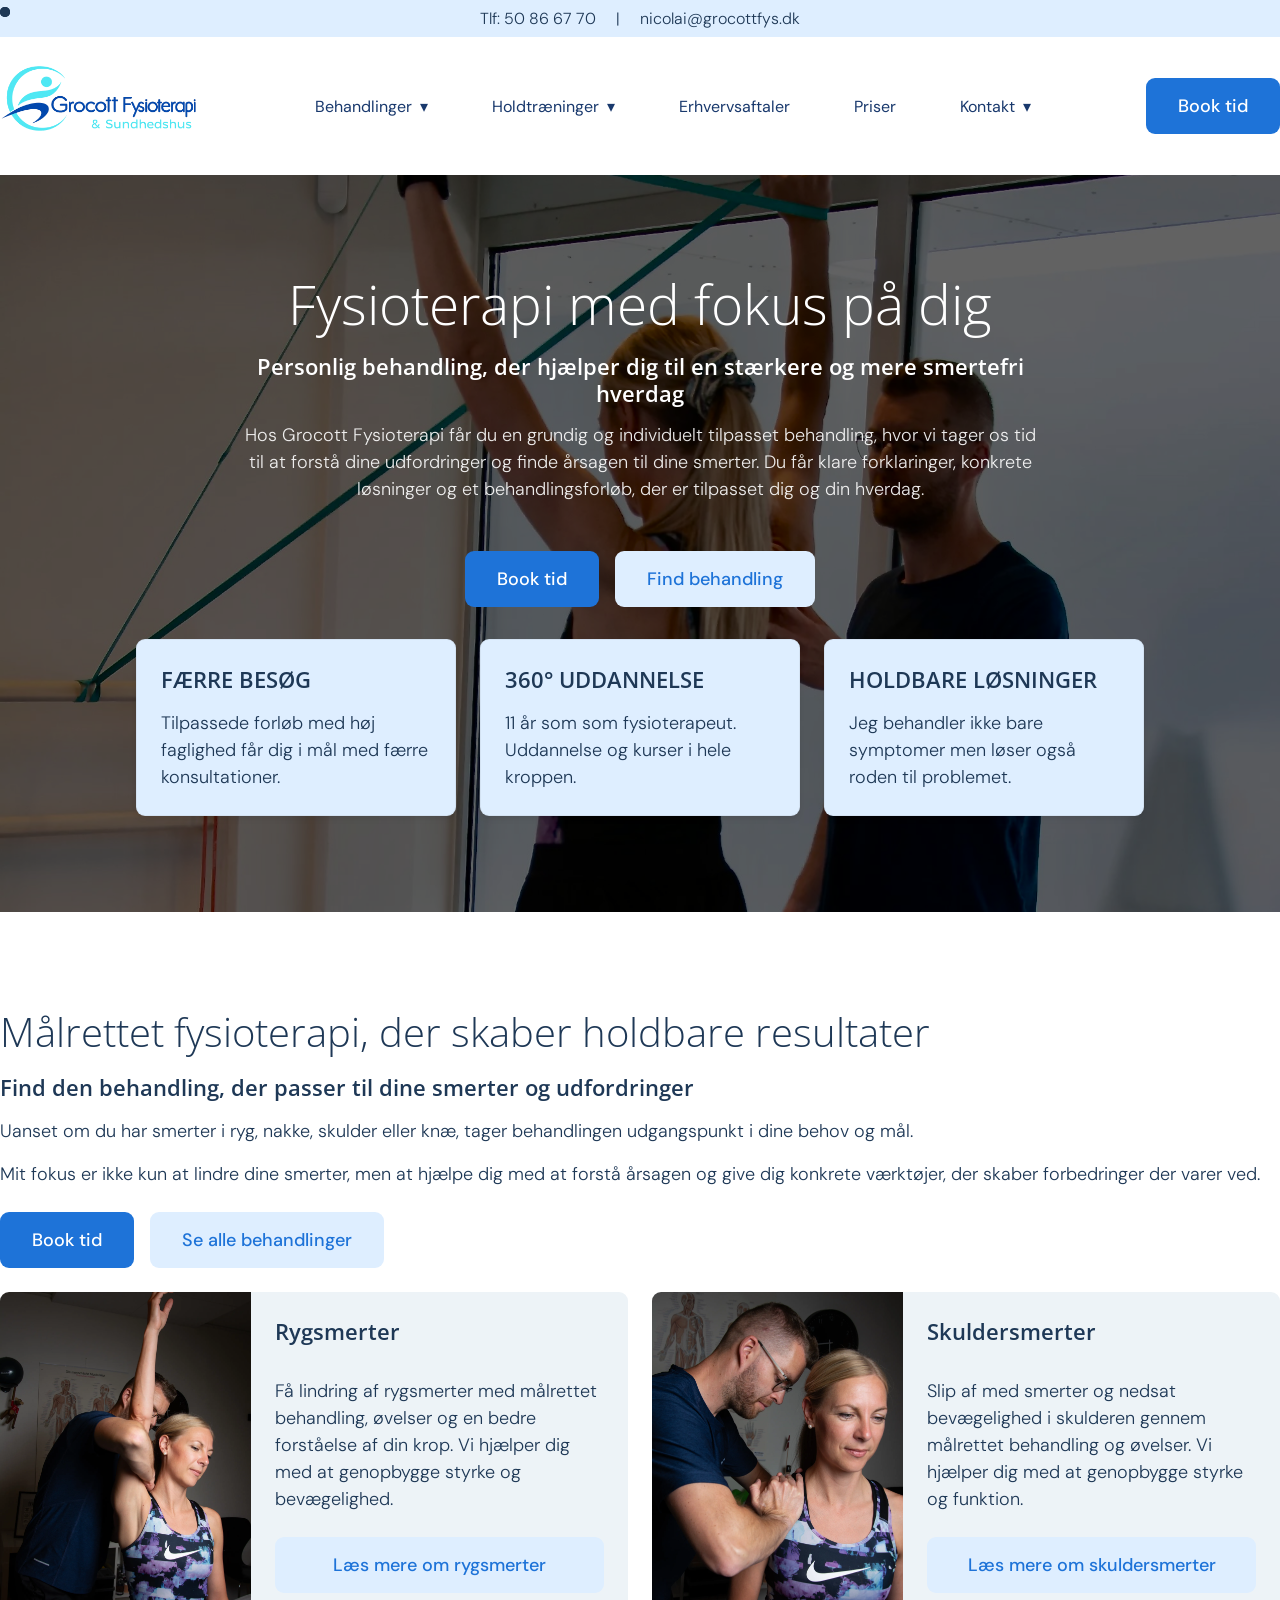
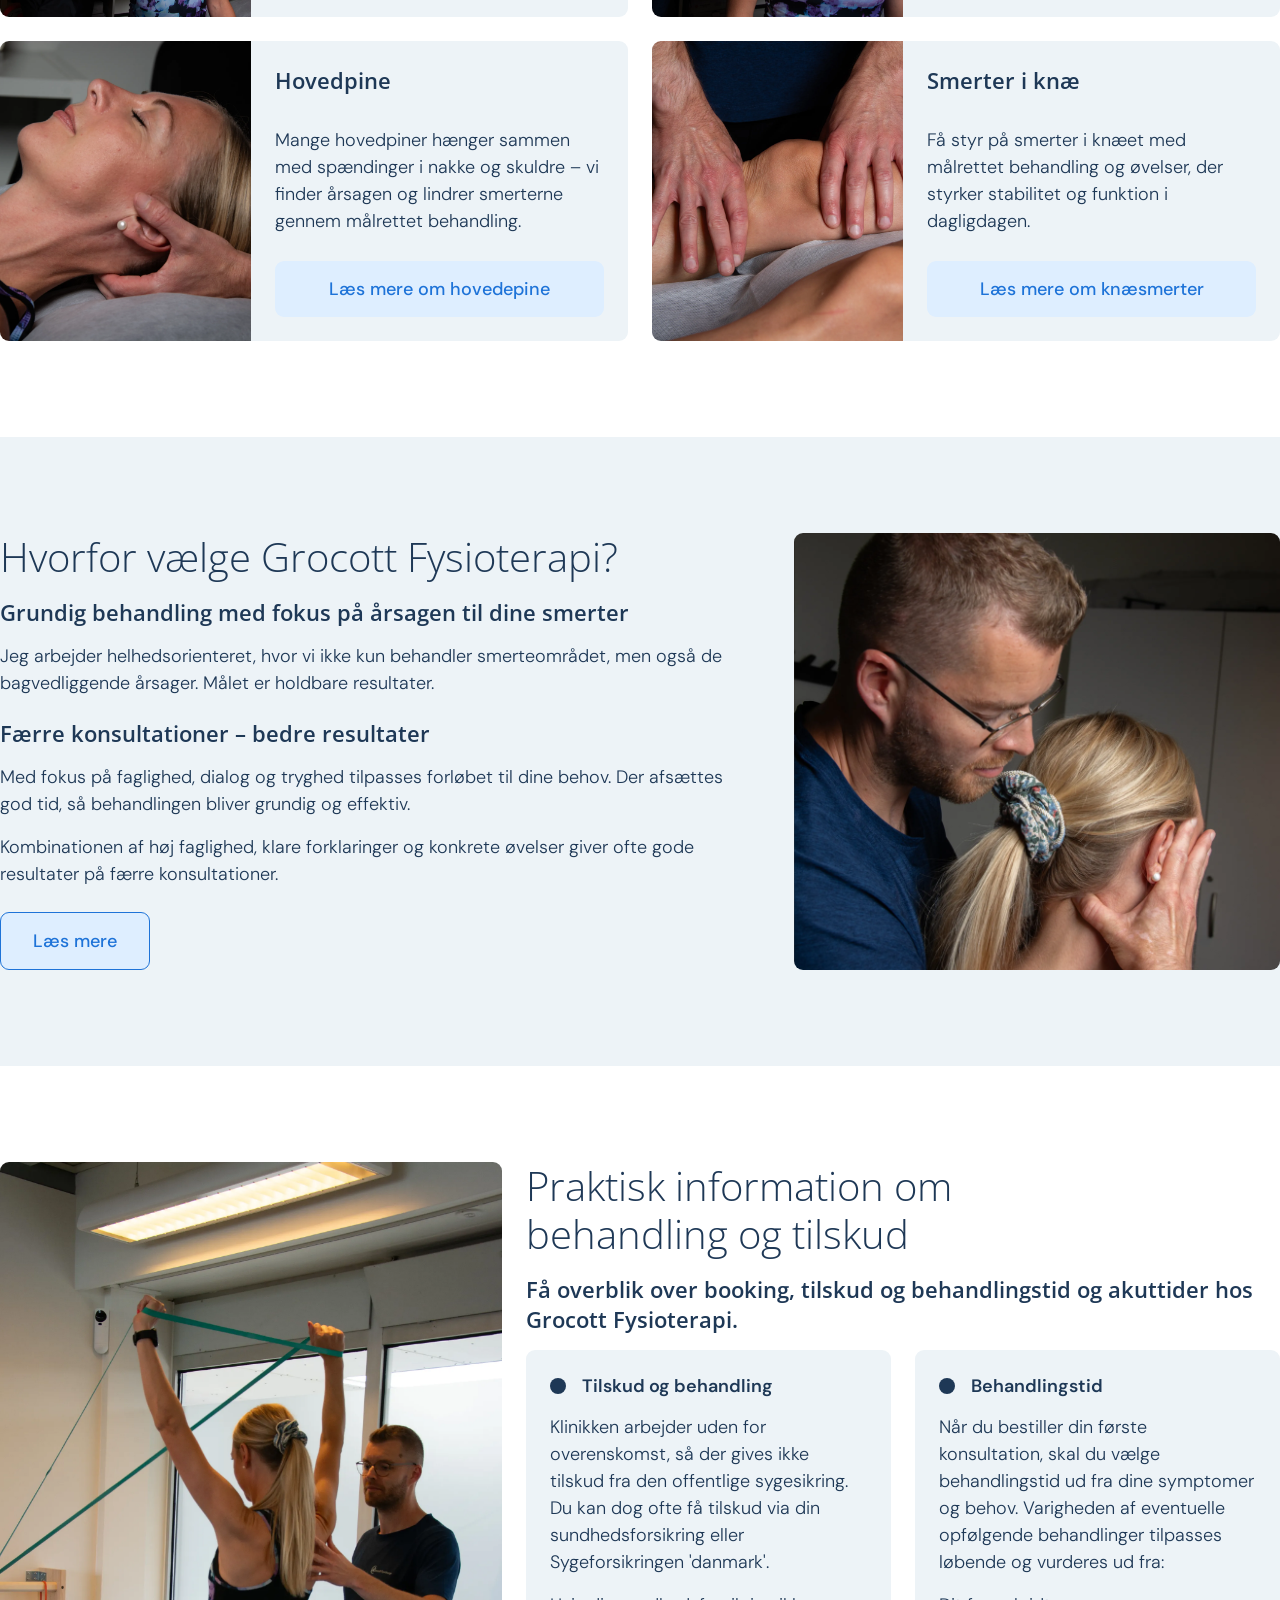
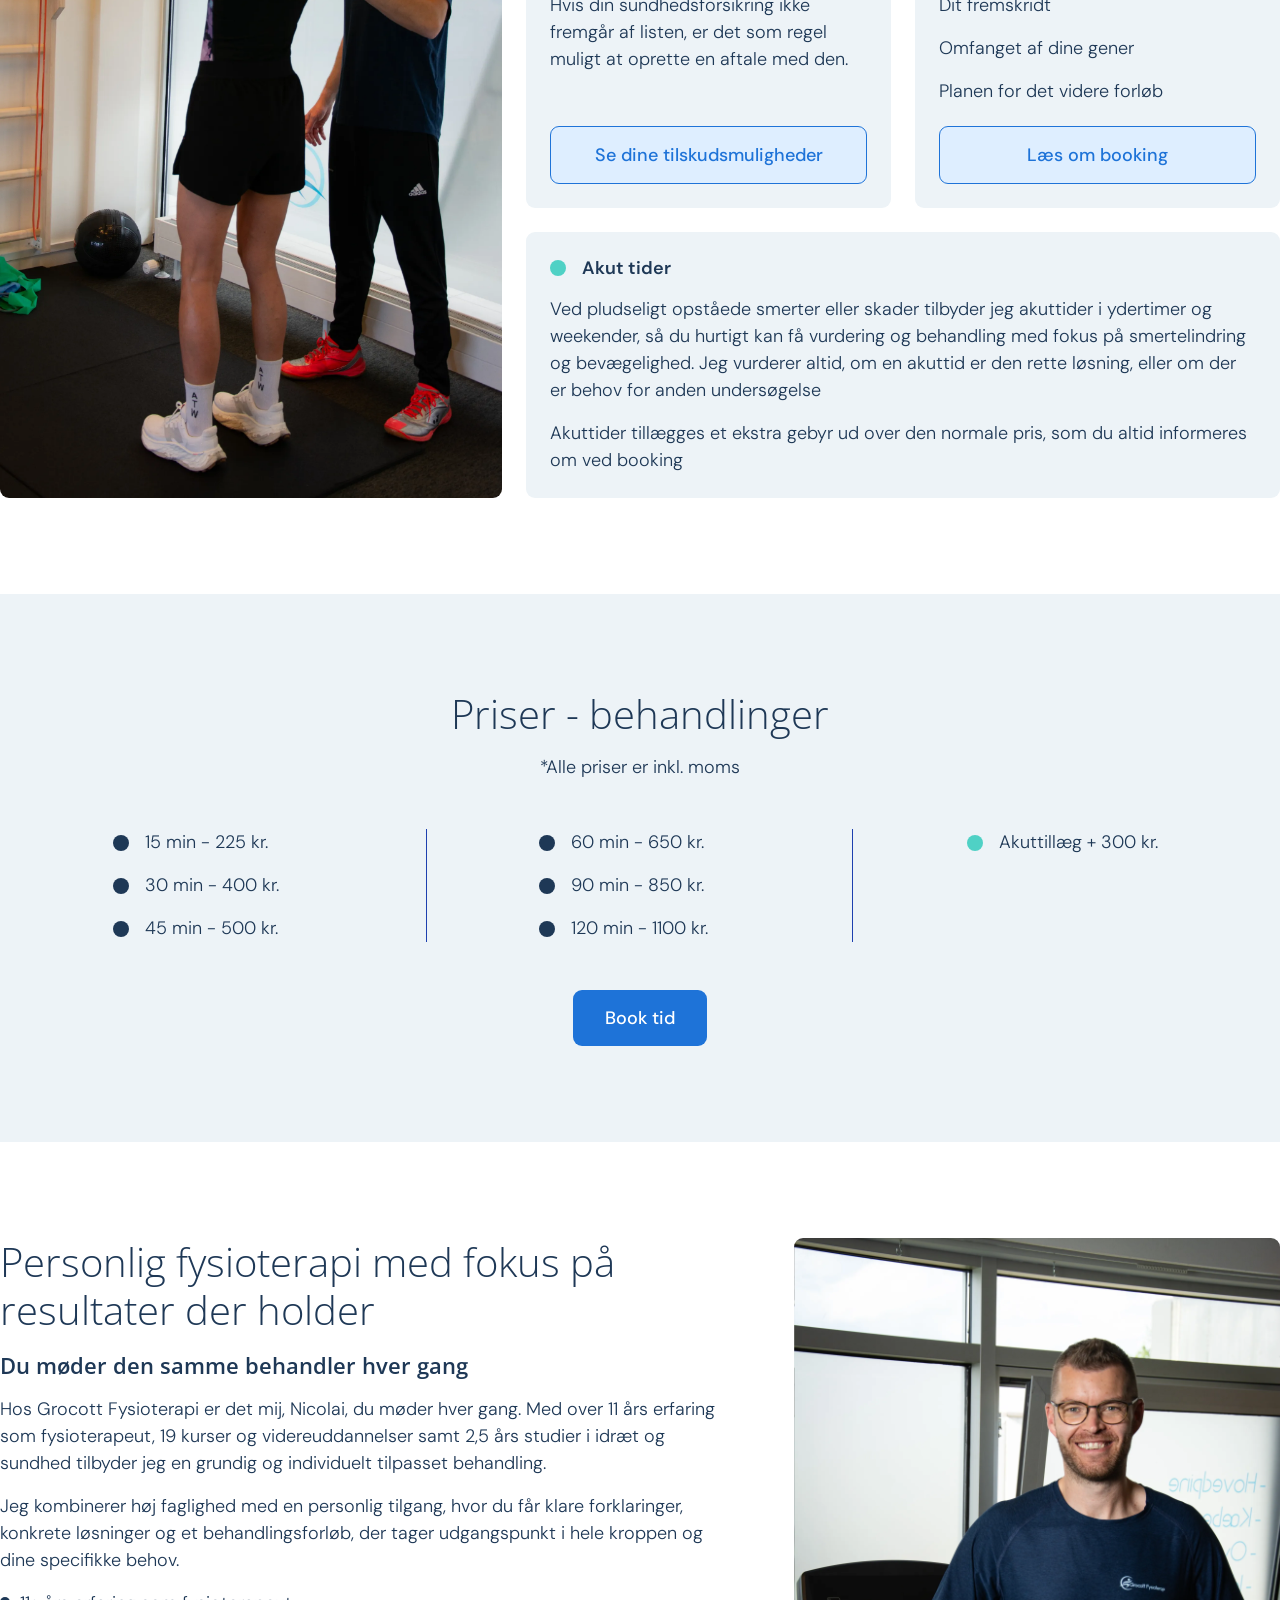
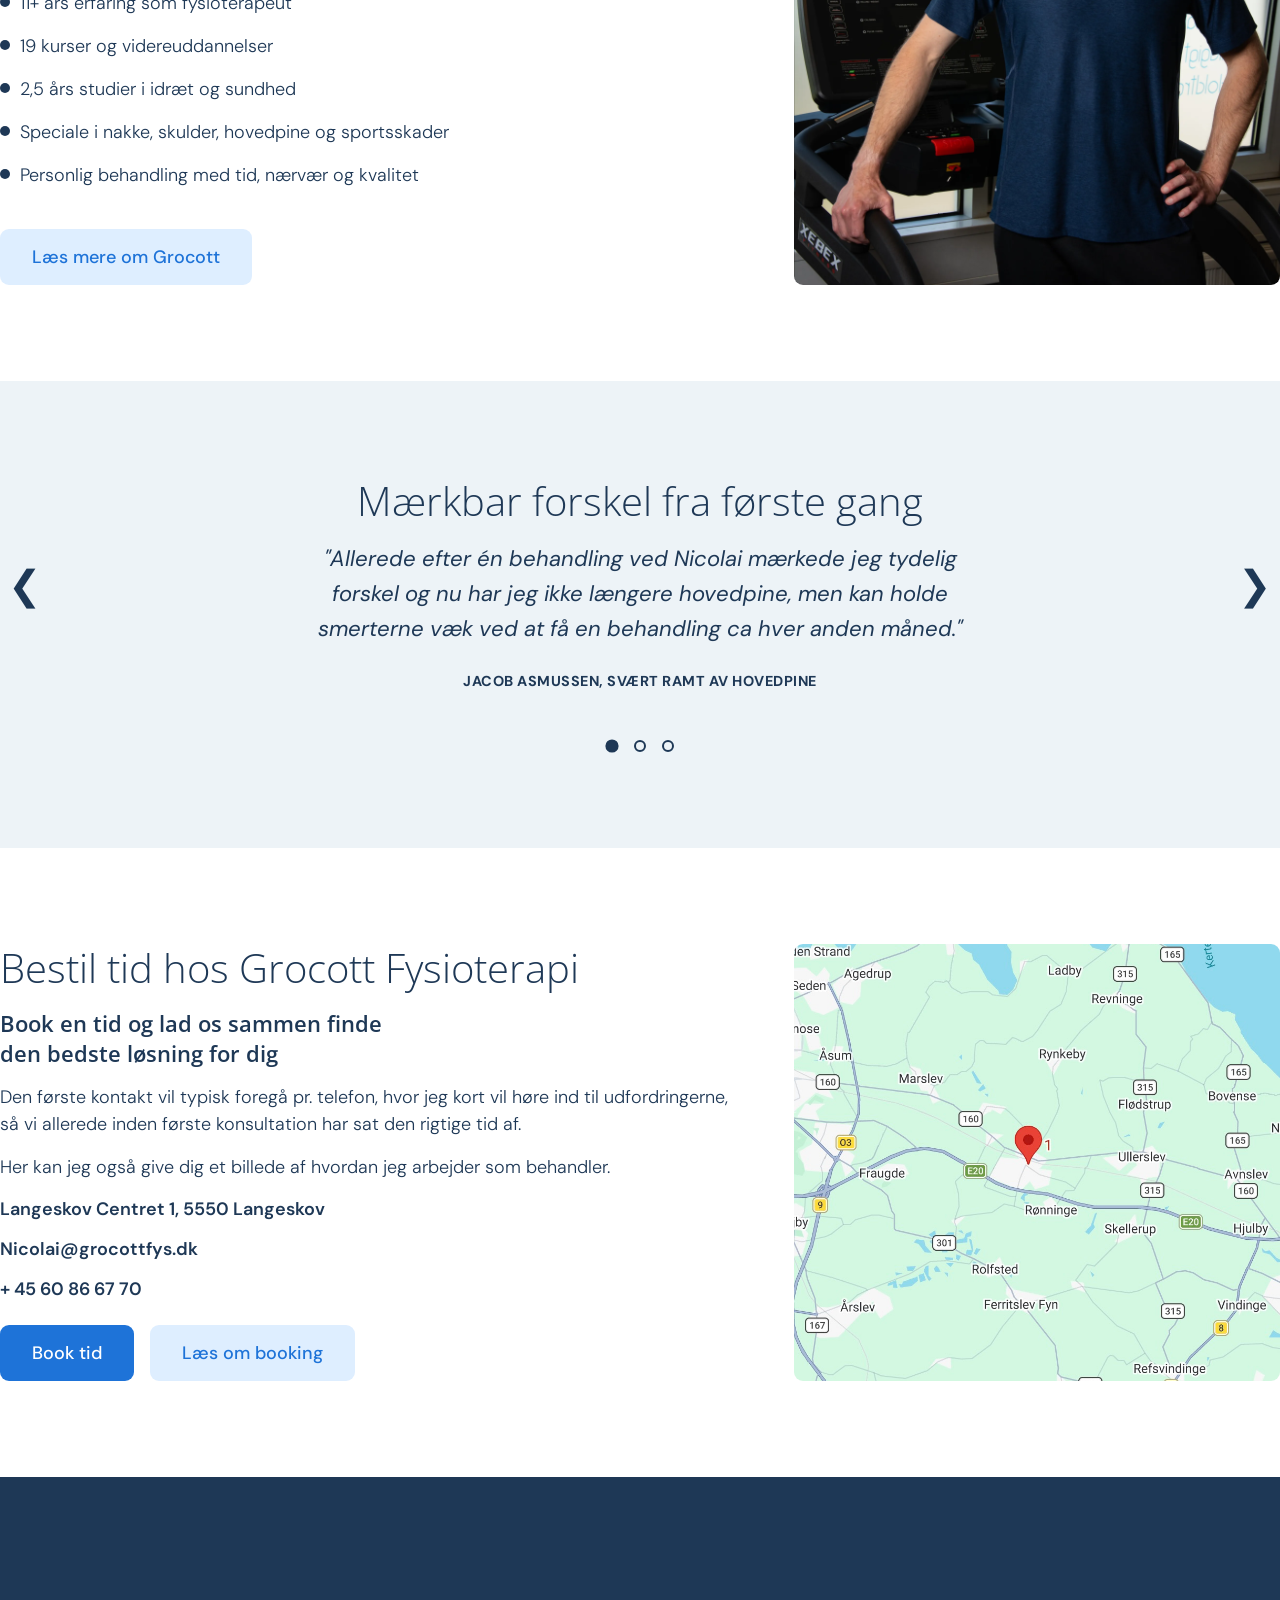
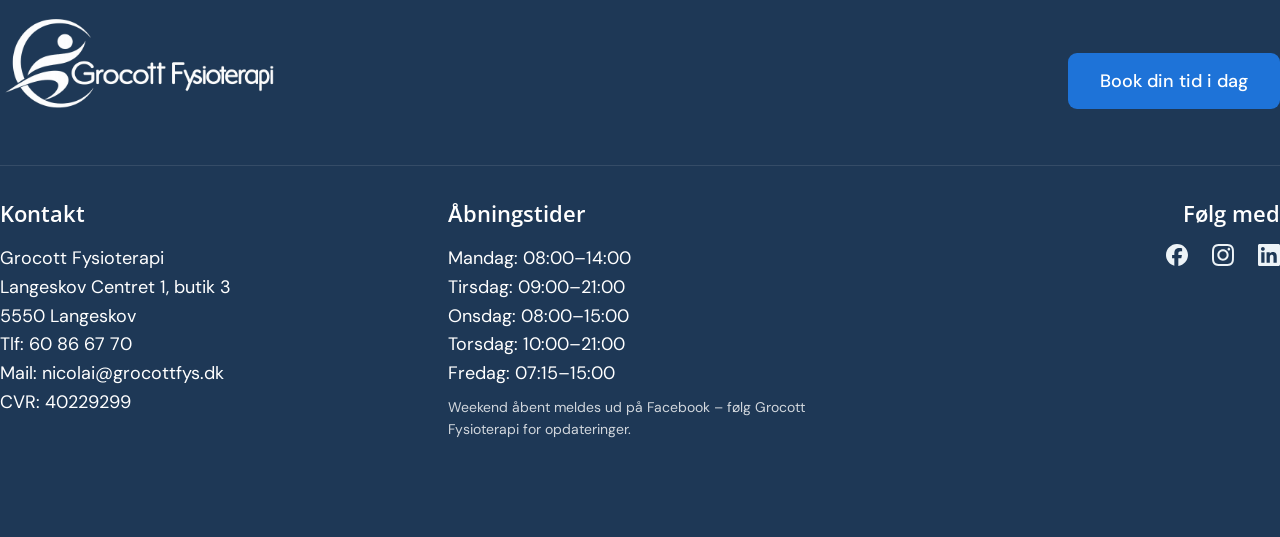
==== index.html @ ddf7b204 "rettelse" ====
<!DOCTYPE html>
<html lang="da">

<head>
    <meta charset="UTF-8">
    <meta name="viewport" content="width=device-width, initial-scale=1.0">
    <title>Grocott Fysioterapi</title>

    <link rel="stylesheet" href="css/global.css">
    <link rel="stylesheet" href="css/layout.css">
    <link rel="stylesheet" href="css/components.css">
    <link rel="stylesheet" href="css/home.css">

    <link rel="preconnect" href="https://fonts.googleapis.com">
    <link rel="preconnect" href="https://fonts.gstatic.com" crossorigin>
    <link href="https://fonts.googleapis.com/css2?family=Open+Sans:ital,wght@0,300..800;1,300..800&display=swap" rel="stylesheet">

    <link rel="preconnect" href="https://fonts.googleapis.com">
    <link rel="preconnect" href="https://fonts.gstatic.com" crossorigin>
    <link href="https://fonts.googleapis.com/css2?family=DM+Sans:ital,opsz,wght@0,9..40,100..1000;1,9..40,100..1000&display=swap" rel="stylesheet">
</head>

<body>
    <div class="topbar">
        <span>Tlf: 50 86 67 70</span>
        <span>|</span>
        <span>nicolai@grocottfys.dk</span>
    </div>

    <header class="site-header">
        <div class="container">
            <nav class="navbar">
                <a href="index.html" class="nav-logo">
                    <img src="img/logo.webp" alt="Logo">
                </a>

                <div class="hamburger">
                    <span class="bar"></span>
                    <span class="bar"></span>
                    <span class="bar"></span>
                </div>

                <div class="nav-menu">
                    <div class="dropdown">
                        <a href="behandlinger.html" class="nav-link dropdown-toggle">
                            Behandlinger <span class="arrow">▾</span>
                        </a>
                        <div class="dropdown-menu">
                            <a href="behandlinger.html" class="dropdown-item">Alle behandlinger</a>
                            <a href="#" class="dropdown-item">Hovedepine</a>
                            <a href="#" class="dropdown-item">Kæbe</a>
                            <a href="#" class="dropdown-item">Ryg</a>
                        </div>
                    </div>

                    <div class="dropdown">
                        <a href="#" class="nav-link dropdown-toggle">
                            Holdtræninger <span class="arrow">▾</span>
                        </a>
                        <div class="dropdown-menu">
                            <a href="#" class="dropdown-item">Holdtræning - Ryg</a>
                            <a href="#" class="dropdown-item">Holdtræning - Nakke</a>
                            <a href="#" class="dropdown-item">Holdtræning - Knæ</a>
                        </div>
                    </div>

                    <a href="#" class="nav-link">Erhvervsaftaler</a>
                    <a href="#" class="nav-link">Priser</a>

                    <div class="dropdown">
                        <a href="#" class="nav-link dropdown-toggle">
                            Kontakt <span class="arrow">▾</span>
                        </a>
                        <div class="dropdown-menu">
                            <a href="#" class="dropdown-item">Kontakt mig</a>
                            <a href="#" class="dropdown-item">Om Grocott</a>
                            <a href="#" class="dropdown-item">Praktisk info</a>
                        </div>
                    </div>
                </div>
                <a href="booking.html" class="btn">Book tid</a>
            </nav>
        </div>
    </header>

    <section class="topbanner-section">
        <div class="banner-background">
            <img src="img/DSC_5186v2.webp" alt="Fysioterapi behandling">
            <div class="banner-overlay"></div>
        </div>

        <div class="container banner-container">
            <div class="banner-content">
                <h1>Fysioterapi med fokus på dig</h1>
                <h2 class="h3-style">Personlig behandling, der hjælper dig til en stærkere og mere smertefri hverdag</h2>
                <p class="banner-description">
                    Hos Grocott Fysioterapi får du en grundig og individuelt tilpasset behandling, hvor vi tager os tid til at forstå dine udfordringer og finde årsagen til dine smerter.
                    Du får klare forklaringer, konkrete løsninger og et behandlingsforløb, der er tilpasset dig og din hverdag.
                </p>
                <div class="banner-buttons">
                    <a href="#" class="btn">Book tid</a>
                    <a href="#" class="btn-second">Find behandling</a>
                </div>
            </div>

            <div class="services-grid">
                <a href="#" class="service-card">
                    <div class="card-content">
                        <h3>FÆRRE BESØG</h3>
                        <p>Tilpassede forløb med høj faglighed får dig i mål med færre konsultationer.</p>
                    </div>
                </a>

                <a href="#" class="service-card">
                    <div class="card-content">
                        <h3>360° UDDANNELSE</h3>
                        <p>11 år som som fysioterapeut. Uddannelse og kurser i hele kroppen.</p>
                    </div>
                </a>

                <a href="#" class="service-card">
                    <div class="card-content">
                        <h3>HOLDBARE LØSNINGER</h3>
                        <p>Jeg behandler ikke bare symptomer men løser også roden til problemet.</p>
                    </div>
                </a>
            </div>
        </div>
    </section>

    <section class="section">
        <div class="container">
            <div class="content-wrapper">
                <h2>Målrettet fysioterapi, der skaber holdbare resultater</h2>
                <h3>Find den behandling, der passer til dine smerter og udfordringer</h3>
                <p>Uanset om du har smerter i ryg, nakke, skulder eller knæ, tager behandlingen udgangspunkt i dine behov og mål.</p>
                <p>Mit fokus er ikke kun at lindre dine smerter, men at hjælpe dig med at forstå årsagen og give dig konkrete værktøjer, der skaber forbedringer der varer ved.</p>
                <div class="btn-group">
                    <a href="" class="btn">Book tid</a>
                    <a href="behandlinger.html" class="btn-second">Se alle behandlinger</a>
                </div>
            </div>

            <div class="card-grid">
                <div class="card bg-ryg">
                    <div class="card-indhold">
                        <h3>Rygsmerter</h3>
                        <div class="card-tekst">
                            <p>Få lindring af rygsmerter med målrettet behandling, øvelser og en bedre forståelse af din krop. Vi hjælper dig med at genopbygge styrke og bevægelighed.</p>
                        </div>
                        <a href="#" class="btn-second">Læs mere om rygsmerter</a>
                    </div>
                </div>

                <div class="card bg-skulder">
                    <div class="card-indhold">
                        <h3>Skuldersmerter</h3>
                        <div class="card-tekst">
                            <p>Slip af med smerter og nedsat bevægelighed i skulderen gennem målrettet behandling og øvelser. Vi hjælper dig med at genopbygge styrke og funktion.</p>
                        </div>
                        <a href="#" class="btn-second">Læs mere om skuldersmerter</a>
                    </div>
                </div>

                <div class="card bg-hp">
                    <div class="card-indhold">
                        <h3>Hovedpine</h3>
                        <div class="card-tekst">
                            <p>Mange hovedpiner hænger sammen med spændinger i nakke og skuldre – vi finder årsagen og lindrer smerterne gennem målrettet behandling.</p>
                        </div>
                        <a href="#" class="btn-second">Læs mere om hovedepine</a>
                    </div>
                </div>

                <div class="card bg-knæ">
                    <div class="card-indhold">
                        <h3>Smerter i knæ</h3>
                        <div class="card-tekst">
                            <p>Få styr på smerter i knæet med målrettet behandling og øvelser, der styrker stabilitet og funktion i dagligdagen.</p>
                        </div>
                        <a href="#" class="btn-second">Læs mere om knæsmerter</a>
                    </div>
                </div>
            </div>
        </div>
    </section>

    <section class="section about-section">
        <div class="container">
            <div class="about-content">
                <h2>Hvorfor vælge Grocott Fysioterapi?</h2>
                <h3>Grundig behandling med fokus på årsagen til dine smerter</h3>
                <p>
                    Jeg arbejder helhedsorienteret, hvor vi ikke kun behandler smerteområdet, men også de bagvedliggende årsager. Målet er holdbare resultater.
                </p>
                <br>
                <h3>Færre konsultationer – bedre resultater</h3>
                <p>
                    Med fokus på faglighed, dialog og tryghed tilpasses forløbet til dine behov. Der afsættes god tid, så behandlingen bliver grundig og effektiv.
                </p>
                <p>
                    Kombinationen af høj faglighed, klare forklaringer og konkrete øvelser giver ofte gode resultater på færre konsultationer.
                </p>
                <button class="btn-second">Læs mere</button>
            </div>
            <div class="about-image"></div>
        </div>
    </section>

    <section class="section flow-section">
        <div class="container">
            <div class="flow-wrapper">
                <div class="flow-media"></div>

                <div class="flow-text">
                    <h2>Praktisk information om <br>behandling og tilskud</h2>
                    <h3>Få overblik over booking, tilskud og behandlingstid og akuttider hos Grocott Fysioterapi.</h3>

                    <div class="flow-cards">
                        <div class="flow-box">
                            <h4 class="flow-title-row">
                                <span class="dot-icon-one"></span>
                                Tilskud og behandling
                            </h4>
                            <p>Klinikken arbejder uden for overenskomst, så der gives ikke tilskud fra den offentlige sygesikring. Du kan dog ofte få tilskud via din sundhedsforsikring eller Sygeforsikringen 'danmark'.</p>

                            <p>Hvis din sundhedsforsikring ikke fremgår af listen, er det som regel muligt at oprette en aftale med den.</p>
                            <br>
                            <button class="btn-second">Se dine tilskudsmuligheder</button>
                        </div>

                        <div class="flow-box">
                            <h4 class="flow-title-row">
                                <span class="dot-icon-one"></span>
                                Behandlingstid
                            </h4>
                            <p>Når du bestiller din første konsultation, skal du vælge behandlingstid ud fra dine symptomer og behov. 
                            Varigheden af eventuelle opfølgende behandlinger tilpasses løbende og vurderes ud fra:</p>
                            <p><span class="dot-iconxs"></span> Dit fremskridt</p>
                            <p><span class="dot-iconxs"></span> Omfanget af dine gener</p>
                            <p><span class="dot-iconxs"></span> Planen for det videre forløb</p>
                            <br>
                            <a href="booking.html" class="btn-second">Læs om booking</a>
                        </div>

                        <div class="flow-box flow-box-wide">
                            <h4 class="flow-title-row">
                                <span class="emergency dot-icon-one"></span>
                                Akut tider
                            </h4>
                            <p>Ved pludseligt opståede smerter eller skader tilbyder jeg akuttider i ydertimer og weekender, så du hurtigt kan få vurdering og behandling med fokus på smertelindring og bevægelighed. Jeg vurderer altid, om en akuttid er den rette løsning, eller om der er behov for anden undersøgelse</p>
                            <p>Akuttider tillægges et ekstra gebyr ud over den normale pris, som du altid informeres om ved booking</p>
                        </div>
                    </div>
                </div>
            </div>
        </div>
    </section>


    <section class="section prices">
        <div class="container">
            <h2>Priser - behandlinger</h2>
            <p>*Alle priser er inkl. moms</p>

            <div class="price-grid">
                <div class="price-column">
                    <div class="price-item">
                        <span class="dot-icon-one"></span>
                        <p>15 min - 225 kr.</p>
                    </div>

                    <div class="price-item">
                        <span class="dot-icon-one"></span>
                        <p>30 min - 400 kr.</p>
                    </div>

                    <div class="price-item">
                        <span class="dot-icon-one"></span>
                        <p>45 min - 500 kr.</p>
                    </div>
                </div>

                <div class="price-column">
                    <div class="price-item">
                        <span class="dot-icon-one"></span>
                        <p>60 min - 650 kr.</p>
                    </div>

                    <div class="price-item">
                        <span class="dot-icon-one"></span>
                        <p>90 min - 850 kr.</p>
                    </div>

                    <div class="price-item">
                        <span class="dot-icon-one"></span>
                        <p>120 min - 1100 kr.</p>
                    </div>
                </div>

                <div class="price-column">
                    <div class="price-item emergency">
                        <span class="dot-icon-one"></span>
                        <p>Akuttillæg + 300 kr.</p>
                    </div>
                </div>
            </div>

            <a href="booking.html" class="btn">Book tid</a>
        </div>
    </section>

    <section class="section behandler">
        <div class="container">
            <div class="boks">
                <h2>Personlig fysioterapi med fokus på resultater der holder</h2>
                <h3>Du møder den samme behandler hver gang</h3>
                <p>Hos Grocott Fysioterapi er det mij, Nicolai, du møder hver gang. Med over 11 års erfaring som fysioterapeut, 19 kurser og videreuddannelser samt 2,5 års studier i idræt og sundhed tilbyder jeg en grundig og individuelt tilpasset behandling.</p>
                <p>Jeg kombinerer høj faglighed med en personlig tilgang, hvor du får klare forklaringer, konkrete løsninger og et behandlingsforløb, der tager udgangspunkt i hele kroppen og dine specifikke behov.</p>
                <p><span class="dot-iconxs"></span>11+ års erfaring som fysioterapeut</p>
                <p><span class="dot-iconxs"></span> 19 kurser og videreuddannelser</p>
                <p><span class="dot-iconxs"></span>2,5 års studier i idræt og sundhed</p>
                <p><span class="dot-iconxs"></span> Speciale i nakke, skulder, hovedpine og sportsskader</p>
                <p><span class="dot-iconxs"></span> Personlig behandling med tid, nærvær og kvalitet</p>
                <button class="btn-second"> Læs mere om Grocott</button>
            </div>
            <div class="boks-billede"></div>
        </div>
    </section>

    <section class="section testimonial-section">
        <div class="container">
            <div class="testimonial-wrapper">
                <button class="test-btn prev-btn" aria-label="Forrige slide">&#10094;</button>
                <button class="test-btn next-btn" aria-label="Næste slide">&#10095;</button>
                
                <div class="testimonial-slide active">
                    <h2>Mærkbar forskel fra første gang</h2>
                    <blockquote class="testimonial-text">
                        "Allerede efter én behandling ved Nicolai mærkede jeg tydelig forskel og nu har jeg ikke længere hovedpine, men kan holde smerterne væk ved at få en behandling ca hver anden måned."
                    </blockquote>
                    <p class="testimonial-author">JACOB ASMUSSEN, Svært ramt av hovedpine</p>
                </div>

                <div class="testimonial-slide">
                    <h2>Jeg havde prøvet alt – indtil nu</h2>
                    <blockquote class="testimonial-text">
                        "Jeg var bekymret for om det “bare” var det samme som jeg har prøvet andre steder uden den store effekt. Nicolai har en lidt andet tilgang end jeg tidligere har prøvet. Det har virkeligt været effektivt og en stor AHA oplevelse hvor meget jeg selv kan gøre for at afhjælpe mine smerter. Jeg vil specielt anbefale Nicolai til andre som har prøvet "alt muligt andet" uden effekt"
                    </blockquote>
                    <p class="testimonial-author">Heidi Malin Kristens ● Smerter i nakke og spændingshovedpine</p>
                </div>

                <div class="testimonial-slide">
                    <h2>Indsigt, der gør en reel forskel</h2>
                    <blockquote class="testimonial-text">
                        "Vigtigst af alt, så har jeg opnået en større viden om mine muligheder og begrænsninger ud fra de fysiologiske udfordringer jeg døjer med. Hvilket for mij har lige så stor betydning, som at have færre smerter. Jeg rar altid følt mig mødt, hørt og forstået i forhold til mine somatiske smerter og evt. årsager bag."
                    </blockquote>
                    <p class="testimonial-author">June ● Frossen skulder og mulig hofte dysplasi</p>
                </div>
            </div>

            <div class="dots-container">
                <span class="dot active" data-slide="0"></span>
                <span class="dot" data-slide="1"></span>
                <span class="dot" data-slide="2"></span>
            </div>
        </div>
    </section>

    <section class="section booking">
        <div class="container">
            <div class="booking-wrapper">
                <div class="booking-text">
                    <h2>Bestil tid hos Grocott Fysioterapi</h2>
                    <h3>Book en tid og lad os sammen finde <br>den bedste løsning for dig</h3>
                    <p>Den første kontakt vil typisk foregå pr. telefon, hvor jeg kort vil høre ind til udfordringerne, så vi allerede inden første konsultation har sat den rigtige tid af.</p>
                    <p>Her kan jeg også give dig et billede af hvordan jeg arbejder som behandler.</p>
                    <div class="booking-info">
                        <h4>Langeskov Centret 1, 5550 Langeskov</h4>
                        <h4>Nicolai@grocottfys.dk</h4>
                        <h4>+ 45 60 86 67 70</h4>
                    </div>

                     <div class="btn-group">
                    <a href="#" class="btn">Book tid</a>
                    <a href="booking.html" class="btn-second">Læs om booking</a>
                </div>

                </div>
                <div class="booking-image"></div>
            </div>
        </div>
    </section>

    <footer class="section footer">
        <div class="container">
            <div class="footer-header-wrapper">
                <div class="footer-logo">
                    <img src="img/logo_hvid.webp" alt="logo">
                </div>
                <a href="#" class="btn">Book din tid i dag</a>
        
            </div>

            <div class="footer-content-container">
                <div class="footer-column contact-column">
                    <h3>Kontakt</h3>
                    <ul>
                        <li>Grocott Fysioterapi</li>
                        <li>
                            Langeskov Centret 1, butik 3<br>
                            5550 Langeskov
                        </li>
                        <li>Tlf: 60 86 67 70</li>
                        <li>Mail: nicolai@grocottfys.dk</li>
                        <li>CVR: 40229299</li>
                    </ul>
                </div>

                <div class="footer-column">
                    <h3>Åbningstider</h3>
                    <ul>
                        <li>Mandag: 08:00–14:00</li>
                        <li>Tirsdag: 09:00–21:00</li>
                        <li>Onsdag: 08:00–15:00</li>
                        <li>Torsdag: 10:00–21:00</li>
                        <li>Fredag: 07:15–15:00</li>
                        <li class="note">
                            Weekend åbent meldes ud på Facebook – følg Grocott Fysioterapi for opdateringer.
                        </li>
                    </ul>
                </div>

                <div class="footer-column">
                    <h3>Følg med</h3>
                    <div class="social">
                        <a href="https://www.facebook.com/..." target="_blank">
                            <img src="img/facebook.svg" alt="Facebook">
                        </a>
                        <a href="https://www.facebook.com/..." target="_blank">
                            <img src="img/insta.svg" alt="Instagram">
                        </a>
                        <a href="https://www.facebook.com/..." target="_blank">
                            <img src="img/linked.svg" alt="LinkedIn">
                        </a>
                    </div>
                </div>
            </div>
        </div>
    </footer>

    <script src="menu.js"></script>
    <script src="card_home.js"></script>
</body>

</html>
---- css/global.css ----
/* RESET & BASE */

:root {
  --space-xs: 8px;
  --space-s: 16px;
  --space-m: 24px;
  --space-l: 32px;
  --space-xl: 48px;

  /* Desktop spacing */
  --space-2xl: 64px;
  --space-3xl: 96px;
  --space-4xl: 128px;
}


* {
    margin: 0;
    padding: 0;
    box-sizing: border-box;
}

body {
    color: #1E3856;
    font-family: "DM Sans", sans-serif; /* body */
    font-size: 16px;
}


h1 {
    font-family: "Open Sans";
    font-size: 40px;
    font-weight: 300;
    line-height: 1.2;
    margin-bottom: var(--space-s);
}

h2 {
    font-family: "Open Sans";
    font-size: 32px;
    font-weight: 300;
    line-height: 1.2;
    margin-bottom: var(--space-s);
}

h3 {
    font-family: "Open Sans";
    font-size: 18px;
    font-weight: 600;
}

/* Gør at elementer med denne klasse ligner en H3 */
h3, .h3-style {
    font-family: "Open Sans";
    font-size: 18px;
    font-weight: 600;
}


/* mindre headings */
h4 {
    font-family: "DM Sans", sans-serif;
    font-size: 16px;
    font-weight: 600;
}

/* body tekst */
p {
    font-family: "DM Sans", sans-serif;
    font-size: 16px;
    font-weight: 300;
    line-height: 1.5;
    margin-top: var(--space-s);
}




  

@media screen and (min-width: 1024px) {

    h1 {
        font-size: 48px;
    }

    h2 {
        font-size: 40px;
    }

    h3 {
        font-size: 22px;
    }

    h4 {
        font-size: 18px;
    }

    p {
        font-size: 18px;
    }

     h3, .h3-style {
        font-size: 22px;
    }
}
---- css/layout.css ----
/* GLOBAL CONTAINER */

.section {
  padding: var(--space-l) 0;
}

.container {
  max-width: 1280px;
  margin: 0 auto;
  padding: 0 24px;
}

/* ==========================================================================
   3. TOPBAR
   ========================================================================== */
.topbar {
  background: #DEEEFF;
  color: #1E3856;
  display: flex;
  justify-content: center;
  gap: 20px;
  font-weight: 300;
  font-size: 12px;
  padding: var(--space-xs);
}

/* ==========================================================================
   4. SITE HEADER & NAVIGATION
   ========================================================================== */
.site-header {
  background-color: #ffffff;
  position: sticky;
  top: 0;
  z-index: 1000;
}

.navbar {
  display: flex;
  justify-content: space-between;
  align-items: center;
  padding: 0; /* fjern 20px */
}

.nav-logo img {
  width: 200px;
  height: auto;
}

.hamburger {
  display: flex;
  flex-direction: column;
  justify-content: center;
  gap: 6px;
  cursor: pointer;
  z-index: 1100; /* Skal være højere end menuens 1001 */
  position: relative; /* Kræves for at z-index virker */
}

.bar {
  width: 25px;
  height: 3px;
  background-color: #01245E;
  transition: 0.3s;
}

.navbar .btn {
  margin-bottom: 0;
  margin-top: 0;
}

.hamburger.active .bar:nth-child(1) {
  transform: translateY(9px) rotate(45deg); /* Byt rækkefølge eller juster pixels */
}

.hamburger.active .bar:nth-child(2) {
  opacity: 0;
}

.hamburger.active .bar:nth-child(3) {
  transform: translateY(-9px) rotate(-45deg);
}

/* Nav Menu */
.nav-menu {
  position: fixed;
  top: 0;
  left: -100%;
  width: 80%;
  height: 100vh;
  background-color: #ffffff;
  display: flex;
  flex-direction: column;
  gap: var(--space-m);
  padding-top: var(--space-3xl);
  transition: 0.3s ease;
  z-index: 1001;
  justify-self: center;
}

.nav-menu.active {
  left: 0;
}

.nav-link {
  color: #01245E;
  text-decoration: none;
  padding: var(--space-s);
  opacity: 0.9;
  transition: 0.2s;
}

.nav-link:hover,
.nav-link.active {
  opacity: 1.5;
}

/* Dropdown */
.dropdown {
  width: 100%;
}

.dropdown > .nav-link {
  display: block;
}

.dropdown-menu {
  display: none;
  flex-direction: column;
  background-color: #f2f5f8;
}

.dropdown-menu.active {
  display: flex;
}

.dropdown-item {
  padding: var(--space-s) var(--space-l);
  color: #01245E;
  text-decoration: none;
}

.dropdown-item:hover {
  background-color: #01245E;
  color: #fff;
}

/* ========================================= */
/* 3. FOOTER */
/* ========================================= */

.footer {
  background-color: #1E3856;
  color: #ffffff;
}

.footer-header-wrapper {
  display: flex;
  flex-direction: column;
  align-items: flex-start;
  border-bottom: 1px solid rgba(255, 255, 255, 0.1);
}

.footer-logo img {
  width: 200px;
  height: auto;
}

.footer-content-container {
  display: grid;
  grid-template-columns: 1fr;
  gap: var(--space-l);
  margin-top: var(--space-l);
}

.footer-column {
  display: flex;
  flex-direction: column;
  gap: var(--space-xs);
}

.footer-column h3 {
  margin-bottom: var(--space-xs);
  color: #ffffff;
}

.footer-column ul {
  list-style: none;
  padding: 0;
  margin: 0;
}

.footer-column li {
  font-size: 16px;
  line-height: 1.6;
}

.footer-column .note {
  opacity: 0.8;
  font-size: 14px;
  margin-top: var(--space-xs);
}

.social {
  display: flex;
  gap: var(--space-m);
}

.social img {
  width: 22px;
  transition: opacity 0.2s ease;
}

/* ==========================================================================
   16. DESKTOP STYLES (min-width: 769px)
   ========================================================================== */

@media (min-width: 768px) {
  .section {
    padding: var(--space-3xl) 0;
  }

  .container {
    padding: 0;
  }

  .topbar {
    font-size: 16px;
  }

  /* Retter top-delen af fodnoten til at ligge på linje på desktop */
  .footer-header-wrapper {
    flex-direction: row;
    justify-content: space-between;
    align-items: center;
  }

  .footer-logo img {
    width: 280px;
  }

  /* Splitter automatisk ud i 3 lige store kolonner */
  .footer-content-container {
    grid-template-columns: repeat(3, 1fr);
    gap: var(--space-2xl);
  }

  /* Klassisk flot tekstjustering på desktop */
  .footer-column:nth-child(1) {
    align-items: flex-start;
    text-align: left;
  }

  .footer-column:nth-child(2) {
    align-items: flex-start;
    text-align: left;
  }

  /* Højrestiller den sidste kolonne med ikonerne for balance */
  .footer-column:nth-child(3) {
    align-items: flex-end;
    text-align: right;
  }

  .footer-column li {
    font-size: 18px;
  }

  /* Navbar Desktop */
  .navbar {
    display: flex;
    justify-content: space-between; /* Skubber logo til venstre, knap til højre */
    align-items: center;
    padding: 0;
  }

  .nav-menu {
    position: static;
    display: flex;
    flex-direction: row;
    gap: var(--space-l);
    align-items: center;

    /* Dette tvinger menuen til at forsøge at centrere sig i flex-containeren */
    margin: 0 auto;

    /* Fjern justify-self: center (det virker kun i grid) */
    background: none;
    width: auto;
    height: auto;
    padding-top: 0;
  }

  .hamburger {
    display: none;
  }

  .nav-link:hover,
  .nav-link.active {
    background: transparent;
    font-weight: 800;
  }

  /* Dropdown Desktop */
  .dropdown {
    position: relative;
  }

  .dropdown > .nav-link {
    display: flex;
    align-items: center;
    gap: 8px;
  }

  .dropdown-menu {
    position: absolute;
    top: 100%;
    left: 0;
    min-width: 200px;
    display: none;
    box-shadow: 0 5px 10px rgba(0,0,0,0.1);
  }

  .dropdown:hover .dropdown-menu {
    display: flex;
  }

  .dropdown-menu.active {
    display: none;
  }
}
---- css/components.css ----
/* BASE BUTTON */
.btn,
.btn-second {
    display: inline-block;
     padding: var(--space-s) var(--space-m);
    border-radius: 9px;
    font-size: 16px;
    font-weight: 500;
    cursor: pointer;
    text-decoration: none;
    transition: all 0.3s ease;
    font-family: DM Sans;
    position: relative;
    margin-bottom: var(--space-m);
    margin-top: var(--space-m);
}

/* PRIMARY */
.btn {
    background-color: #1e73d8;
    color: white;
    border: none;
}

/* SECONDARY */
/* SECONDARY */
.btn-second {
    background: #DEEEFF;
    color: #1e73d8; /* Ryddet op i den dobbelte farve-definition */
    width: fit-content;
    text-align: left;
    border: none;    /* <--- DETTE FJERNER STANDARD-SKYGGEN/KANTEN */
    outline: none;   /* Sikrer at der ikke sidder en ekstra rammestribe */
}



/* Liste dot */
.dot-icon{
    width: 16px;
    height: 16px;
    background: #1E3856;
    border-radius: 50%;
    position: absolute;
    left: 0;
    top: 0.65em;          
    transform: translateY(-50%); 
}


.dot-iconxs {
    width: 10px;
    height: 10px;
    background: #1E3856;
    border-radius: 50%;
    position: absolute;
    left: 0;
    top: 0.65em;          
    transform: translateY(-50%); 
}

/* Enkel dot */
.dot-icon-one {
    width: 16px;
    height: 16px;
    background: #1E3856;
    border-radius: 50%;
    display: inline-block;
}


.btn:hover {
    transform: translateY(-2px) scale(1.03);
    box-shadow: 0 8px 18px rgba(0,0,0,0.15);
    background-color: #1E3856;
}

.btn-second:hover {
    transform: translateY(-2px) scale(1.03);
    box-shadow: 0 8px 18px rgba(0,0,0,0.15);
    background-color: #1e73d8;
    color: white;
}



@media screen and (min-width: 769px) {
   .btn,
.btn-second {
    font-size: 18px;
     padding: var(--space-s) var(--space-l);
    margin-bottom: 0;
}

}
---- css/home.css ----
/* ==========================================================================
   5. TOPBANNER SECTION
   ========================================================================== */

/* Banner Base */
.topbanner-section {
  position: relative;
  padding: var(--space-xl) 0;
  color: #fff;
  overflow: hidden;
}

.banner-background img {
  width: 100%;
  height: 100%;
  object-fit: cover;
  object-position: center 30%;
}

.banner-background {
  position: absolute;
  inset: 0;
  z-index: 0; 
}

.banner-overlay {
  position: absolute;
  inset: 0;
  z-index: 1;
  background-color: #000; 
  opacity: 0.6; 
}

.banner-container {
  position: relative; 
  z-index: 2;
  display: flex;
  flex-direction: column;
  align-items: center;
  gap: var(--space-l);
}


.banner-content {
  text-align: center;
  max-width: 800px;
}

.banner-description {
  margin-top: var(--space-s);
  opacity: 0.9;
}

.banner-buttons {
  display: flex;
  align-items: center;
  justify-content: center;
  gap: var(--space-s);
  flex-wrap: wrap;
  margin-top: var(--space-m);
}

.services-grid {
  display: grid;
  grid-template-columns: 1fr;
  gap: var(--space-m);
  width: 100%;
}

.service-card {
  color: #1E3856;
  text-decoration: none;
  background: #DEEEFF;
  border: 1px solid rgba(0, 0, 0, 0.05);
  padding: var(--space-m);
  border-radius: 9px;
  display: flex;
  justify-content: space-between;
  box-shadow: 0 4px 6px -1px rgba(0, 0, 0, 0.05),
              0 2px 4px -1px rgba(0, 0, 0, 0.03);
  transition: transform 0.2s ease, box-shadow 0.2s ease;
}


/* ==========================================================================
   7. CONTENT WRAPPER & CARD GRID (Opdateret til fast visning)
   ========================================================================== */
.content-wrapper {
  text-align: left;
  gap: var(--space-l);
}

.btn-group {
  display: flex;
  gap: var(--space-s);
  flex-wrap: wrap; 
}

.card-grid {
  display: grid;
  gap: var(--space-m);
  grid-template-columns: repeat(auto-fit, minmax(300px, 1fr));
  align-items: stretch; 
}

.card {
  padding: 0;
  overflow: hidden;
  border-radius: 9px;
  display: flex;
  flex-direction: column;
}

.card::before {
  content: "";
  display: block;
  width: 100%;
  height: 220px;
  background-size: cover;
  background-position: center;
}

.bg-ryg::before { background-image: url("../img/DSC_5019.webp"); }
.bg-skulder::before { background-image: url("../img/DSC_5010.webp"); }
.bg-hp::before { background-image: url("../img/alberte_nakke.webp"); }
.bg-knæ::before { background-image: url("../img/DSC_4990.webp"); }

.card-indhold {
  background-color: #EDF3F7;
  padding: var(--space-m);
  display: flex;
  flex-direction: column;
  gap: var(--space-s); 
  height: auto; 
  box-sizing: border-box;
}

.card-tekst {
  flex-grow: 0; 
}

.card-indhold h3 {
  margin: 0;
  color: #1E3856;
}

.card-tekst {
  flex-grow: 1;
}

.card-indhold .btn-second {
  width: 100%;
  box-sizing: border-box;
  display: flex;
  justify-content: center;
  align-items: center;
  margin-top: var(--space-xs);
}


/* ==========================================================================
   9. WHY SECTION
   ========================================================================== */
.about-section {
  background-color: #EDF3F7;
}

.about-image {
  width: 100%;
  height: 300px;
  border-radius: 9px;
  background-image: url("../img/DSC_5034.webp");
  background-size: cover;
  background-position: center;
}

.about-section .btn-second {
  border: 1px solid #1E73D8;
}


/* ==========================================================================
   10. FLOW SECTION (Praktisk Info)
   ========================================================================== */
.flow-wrapper {
  display: flex;
  flex-direction: column;
  gap: var(--space-l);
}

.flow-media {
  width: 100%;
  height: 300px;
  background-image: url("../img/DSC_5186.webp");
  background-size: cover;
  background-position: center 40%;
  border-radius: 9px;
}

.flow-cards {
  display: grid;
  gap: var(--space-m);
  margin-top: var(--space-s);
}


.flow-box {
  display: flex;
  flex-direction: column;
  background-color: #EDF3F7;
  padding: var(--space-m);
  border-radius: 9px;
  height: 100%; /* vigtig */
}

.flow-box .btn-second {
  margin-top: auto; /* skubber knappen helt ned */
}


.flow-title-row {
  display: flex;
  align-items: center;
  gap: var(--space-s);
}

.dot-icon-one.emergency {
  background: #4fd1c5;
}

.flow-box p {
  display: flex;
  align-items: center;
}

.flow-section .btn-second {
  border: 1px solid #1E73D8;
  width: 100%; 
  box-sizing: border-box; 
  display: flex;
  justify-content: center;
  align-items: center;
}


/* ==========================================================================
   11. PRICES SECTION
   ========================================================================== */
.prices {
  background: #EDF3F7;
}

.section.prices .btn {
  margin-bottom: 0;
}

.price-grid {
  margin-top: var(--space-m);
  gap: var(--space-l);
  display: grid;
  grid-template-columns: 1fr 1fr;
}

.price-column {
  display: flex;
  flex-direction: column;
  margin-top: var(--space-m);
  gap: var(--space-s);
  position: relative;
}

.price-item {
  display: flex;
  align-items: center;
  gap: var(--space-s);
}



.price-item.emergency .dot-icon-one{
  background: #4fd1c5;
}

.price-item p {
  margin: 0;
}


/* ==========================================================================
   12. BEHANDLER SECTION (Om Grocott)
   ========================================================================== */
/* RET DETTE: */
.behandler .container {
  display: flex;
  flex-direction: column;
  gap: var(--space-l);
}

.boks p:has(.dot-iconxs) {
    display: block;
    position: relative;
    padding-left: 20px; /* Giver kun plads til ikonet her */
    margin-bottom: var(--space-s);
}

.boks-billede {
  width: 100%;
  height: 300px;
  background-image: url("../img/DSC_5459.webp");
  background-size: cover;
  background-position: center 10%;
  border-radius: 9px;
}


/* ==========================================================================
   13. TESTIMONIALS
   ========================================================================== */
.testimonial-section {
  background-color: #EDF3F7;
  text-align: center;
}

.testimonial-wrapper {
  position: relative;
  width: 100%;
  margin-bottom: var(--space-xl); 
  display: flex;
  justify-content: center;
  align-items: center;
}


.testimonial-slide {
  display: none; /* Skjult som standard */
  width: 100%;
  max-width: 800px;
  padding: 0 var(--space-2xl); 
  box-sizing: border-box;
}

.testimonial-slide.active {
  display: block;
  animation: fadeIn 0.4s ease; 
}

.testimonial-text {
  font-style: italic;
  line-height: 1.6;
  color: var(--text-color, #1E3856);
  margin-bottom: var(--space-m);
}

.testimonial-author {
  color: #1E3856;
  font-weight: bold;
  text-transform: uppercase;
  font-size: 0.9rem;
  letter-spacing: 0.5px;
}

.dots-container {
  display: flex;
  justify-content: center;
  gap: var(--space-s);
  margin-top: var(--space-m);
}

.dot {
  width: 12px;
  height: 12px;
  border: 2px solid  #1E3856;
  border-radius: 50%;
  cursor: pointer;
  transition: background-color 0.3s ease, transform 0.2s ease;
}

.dot.active {
  background-color: #1E3856;
  transform: scale(1.1);
}

.test-btn {
  position: absolute;
  top: 50%;
  transform: translateY(-50%);
  background: none;
  border: none;
  font-size: 2rem;
  color:  #1E3856;
  cursor: pointer;
  transition: color 0.3s ease, transform 0.2s ease;
  z-index: 10;
  padding: var(--space-xs);
}

.test-btn:hover {
  color: #1E73D8;
}

.prev-btn {
  left: 0;
}

.next-btn {
  right: 0;
}


/* ==========================================================================
   14. BOOKING SECTION
   ========================================================================== */


.booking-wrapper {
  display: flex;
  flex-direction: column;
  gap: var(--space-l);
}

.booking-image {
  width: 100%;
  height: 300px;
  background-image: url("../img/kort.webp");
  background-size: cover;
  background-position: center;
  background-repeat: no-repeat;
  border-radius: 9px;
}

.booking-info h4 {
  margin-top: var(--space-s);
}


/* ==========================================================================
   16. DESKTOP STYLES (min-width: 1024px)
   ========================================================================== */
@media screen and (min-width: 1024px) {

  /* ==========================================================================
     DESKTOP (1024px+)
     ========================================================================== */

  .topbanner-section {
    padding: var(--space-3xl) 0;
  }

  .banner-content h1 {
    font-size: 55px;
  }

  .services-grid {
    grid-template-columns: repeat(3, minmax(0, 320px)); 
    justify-content: center; 
    gap: var(--space-m);
  }

  .card-arrow {
    align-self: flex-end;
    margin-top: var(--space-s);
  }

  .content-wrapper .btn-group {
    margin-bottom: var(--space-m);
  }

  .card-grid {
    grid-template-columns: repeat(2, 1fr);
    gap: var(--space-m); 
    align-items: stretch;
  }

  .card {
    display: grid;
    grid-template-columns: 0.8fr 1.2fr; 
    min-height: 300px;
    height: auto;
  }

  .card::before {
    height: auto; 
  }

  .card-indhold {
    height: 100%; 
    display: flex;
    flex-direction: column;
  }

  .about-section .container {
    display: flex;
    align-items: stretch;
    gap: var(--space-2xl);
  }

  .about-image {
    height: auto;
    flex: 0.8;
  }

  .about-content {
    flex: 1.2;
  }

  .flow-wrapper {
    display: grid;
    grid-template-columns: 2fr 3fr;
    gap: var(--space-m);
    align-items: start;
  }

  .flow-media {
    height: 100%;
    min-height: 500px;
  }

  .flow-cards {
    grid-template-columns: 1fr 1fr;
  }

  .flow-box-wide {
    grid-column: span 2;
  }

  .prices {
    text-align: center;
  }

  .price-grid {
    display: grid;
    grid-template-columns: repeat(3, 1fr);
    gap: 0;
    margin: var(--space-m) auto;
  }

  .price-column {
    display: flex;
    flex-direction: column;
    align-items: center;
  }

  .price-column:nth-child(1) {
    border-right: 1px solid #1e40af;
  }

  .price-column:nth-child(2) {
    border-right: 1px solid #1e40af;
  }

  .price-item {
    display: flex;
    align-items: center;
    justify-content: flex-start;
    text-align: left;
    width: 100%;
    max-width: 200px;
    margin: 0 auto;
  }

  /* Behandler Desktop */
  .behandler .container {
    display: flex;
    flex-direction: row; 
    align-items: stretch; 
    gap: var(--space-2xl);
  }

  .boks {
    flex: 1.2;
  }

  .boks-billede {
    flex: 0.8;
    height: auto;
    min-height: 450px; 
  }

  /* Testimonials Desktop*/
  .testimonial-header {
    margin-bottom: var(--space-xl);
  }

  .testimonial-text {
    font-size: 22px; 
  }

  .test-btn {
    font-size: 2.5rem;
  }

  /* booking Desktop */
  .booking-wrapper {
    flex-direction: row; 
    align-items: stretch;
    gap: var(--space-2xl);
  }

  .booking-text {
    flex: 1.2;
  }

  .booking-image {
    flex: 0.8;
    height: auto;
  }
}
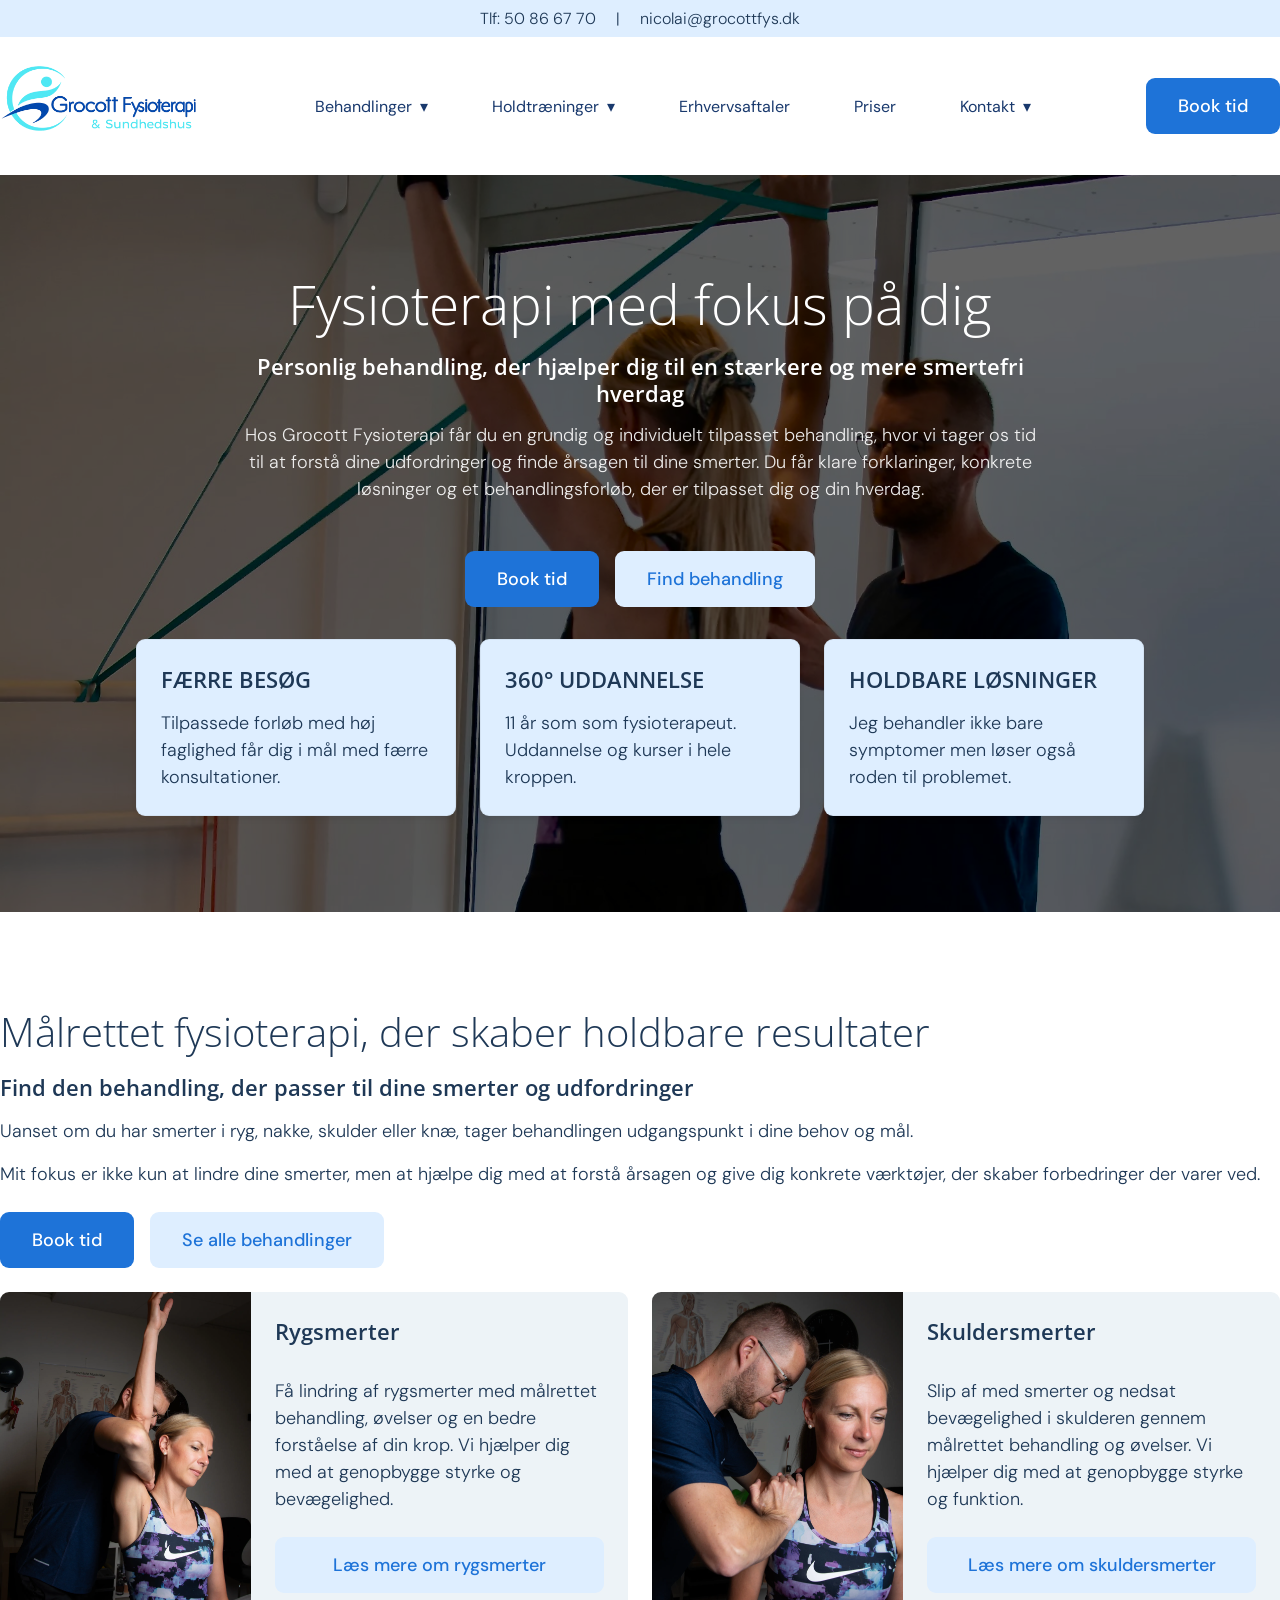
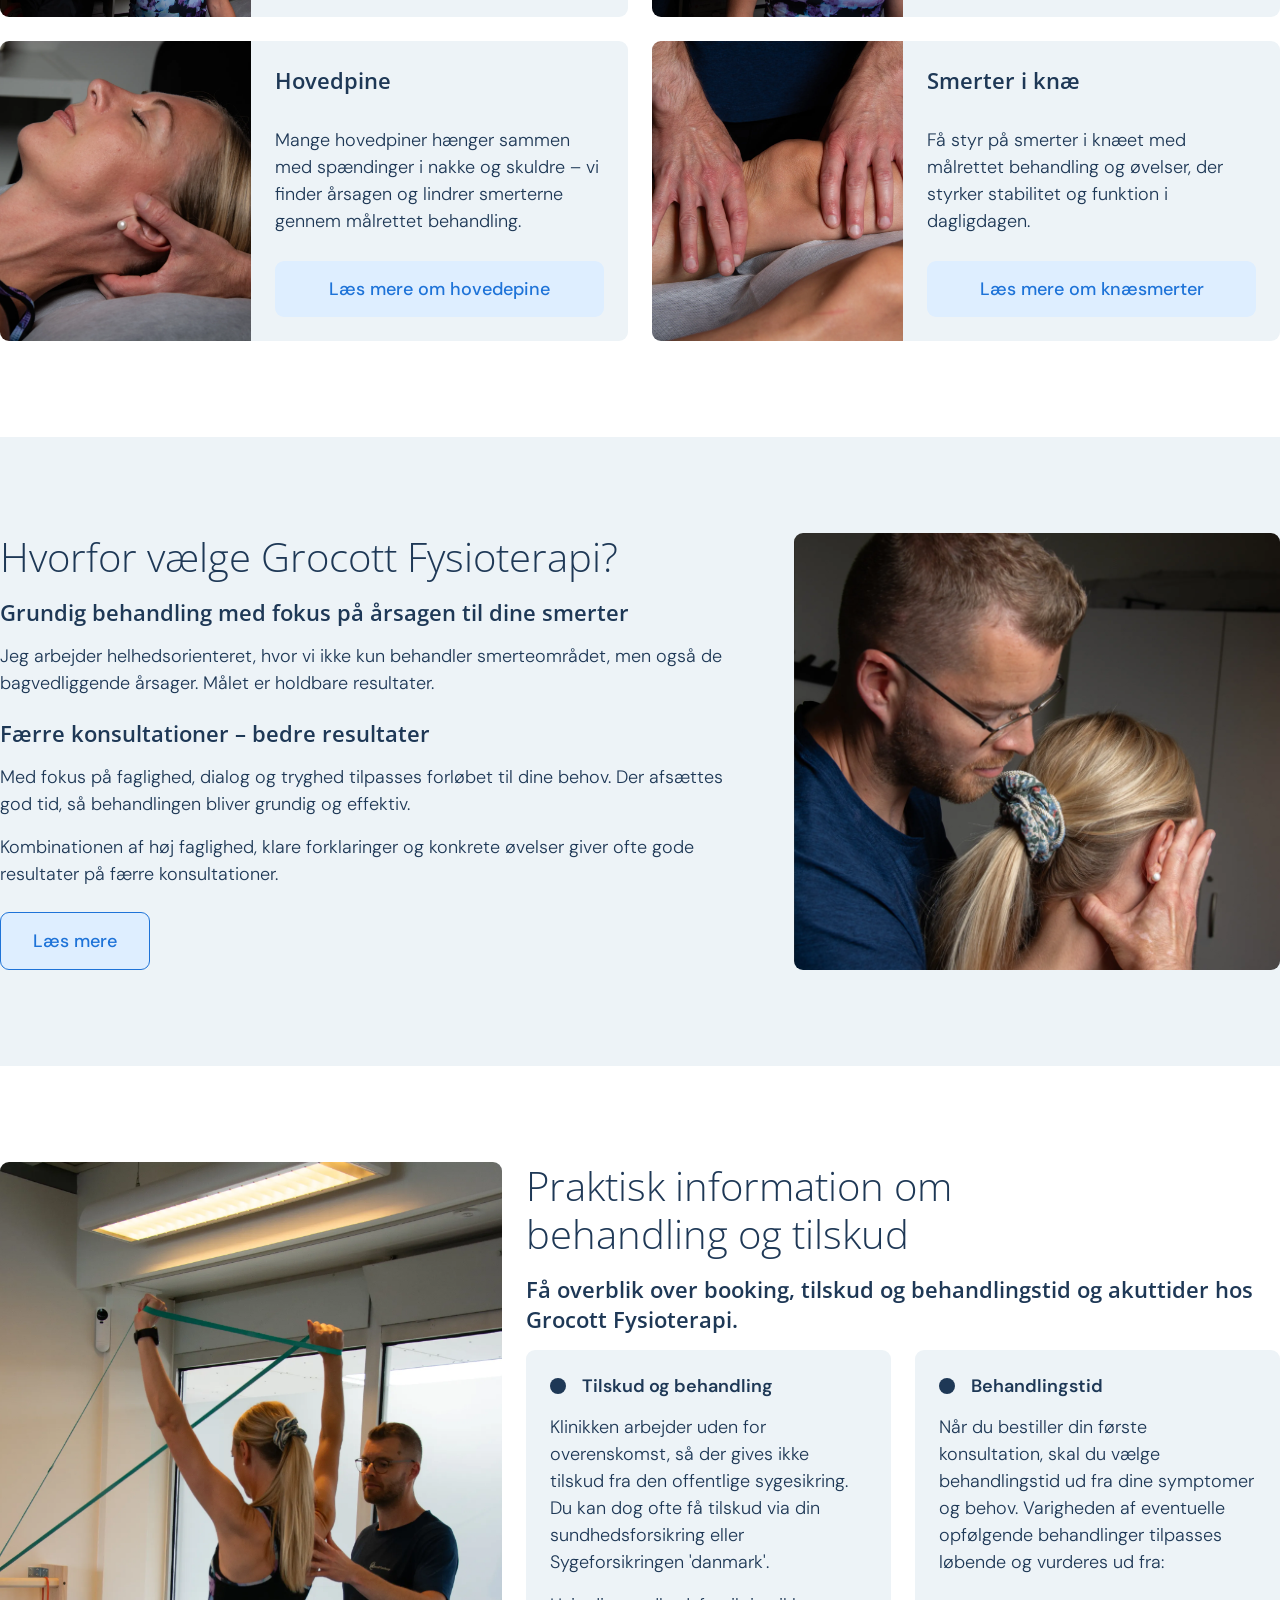
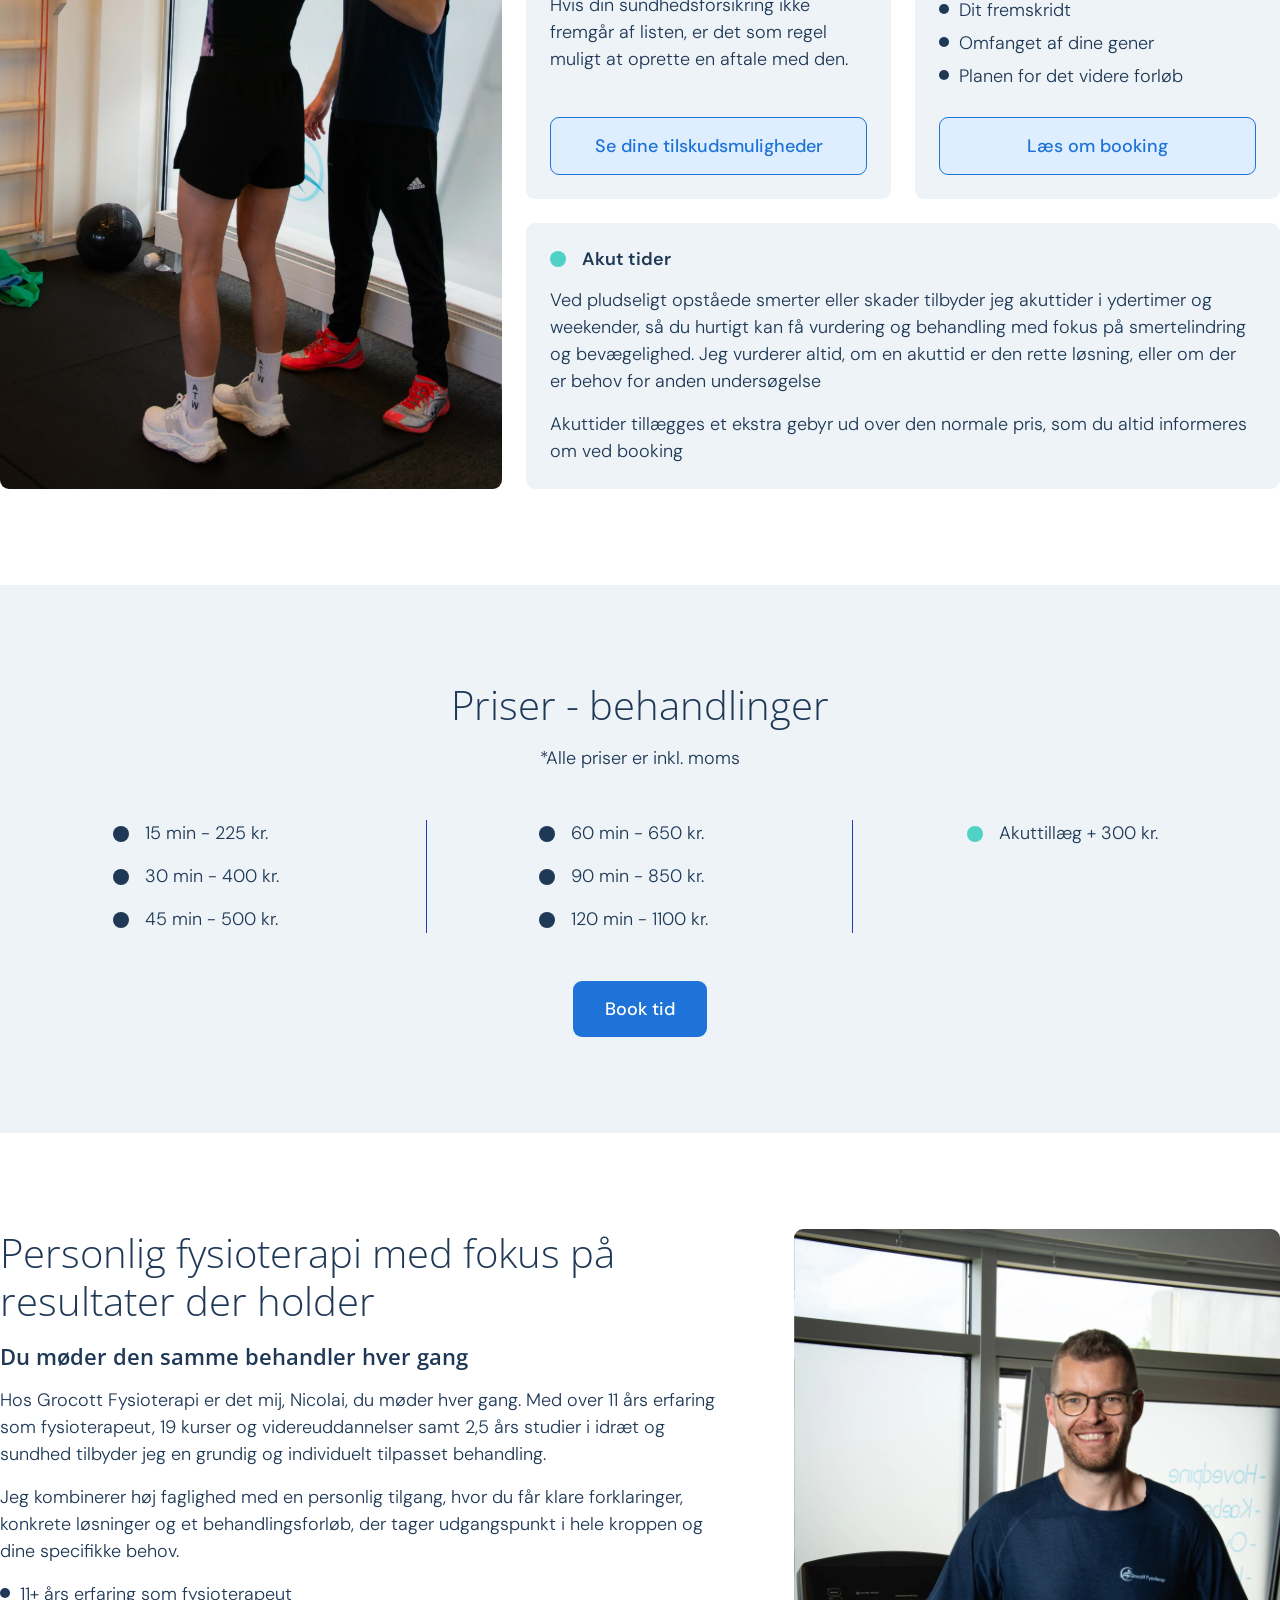
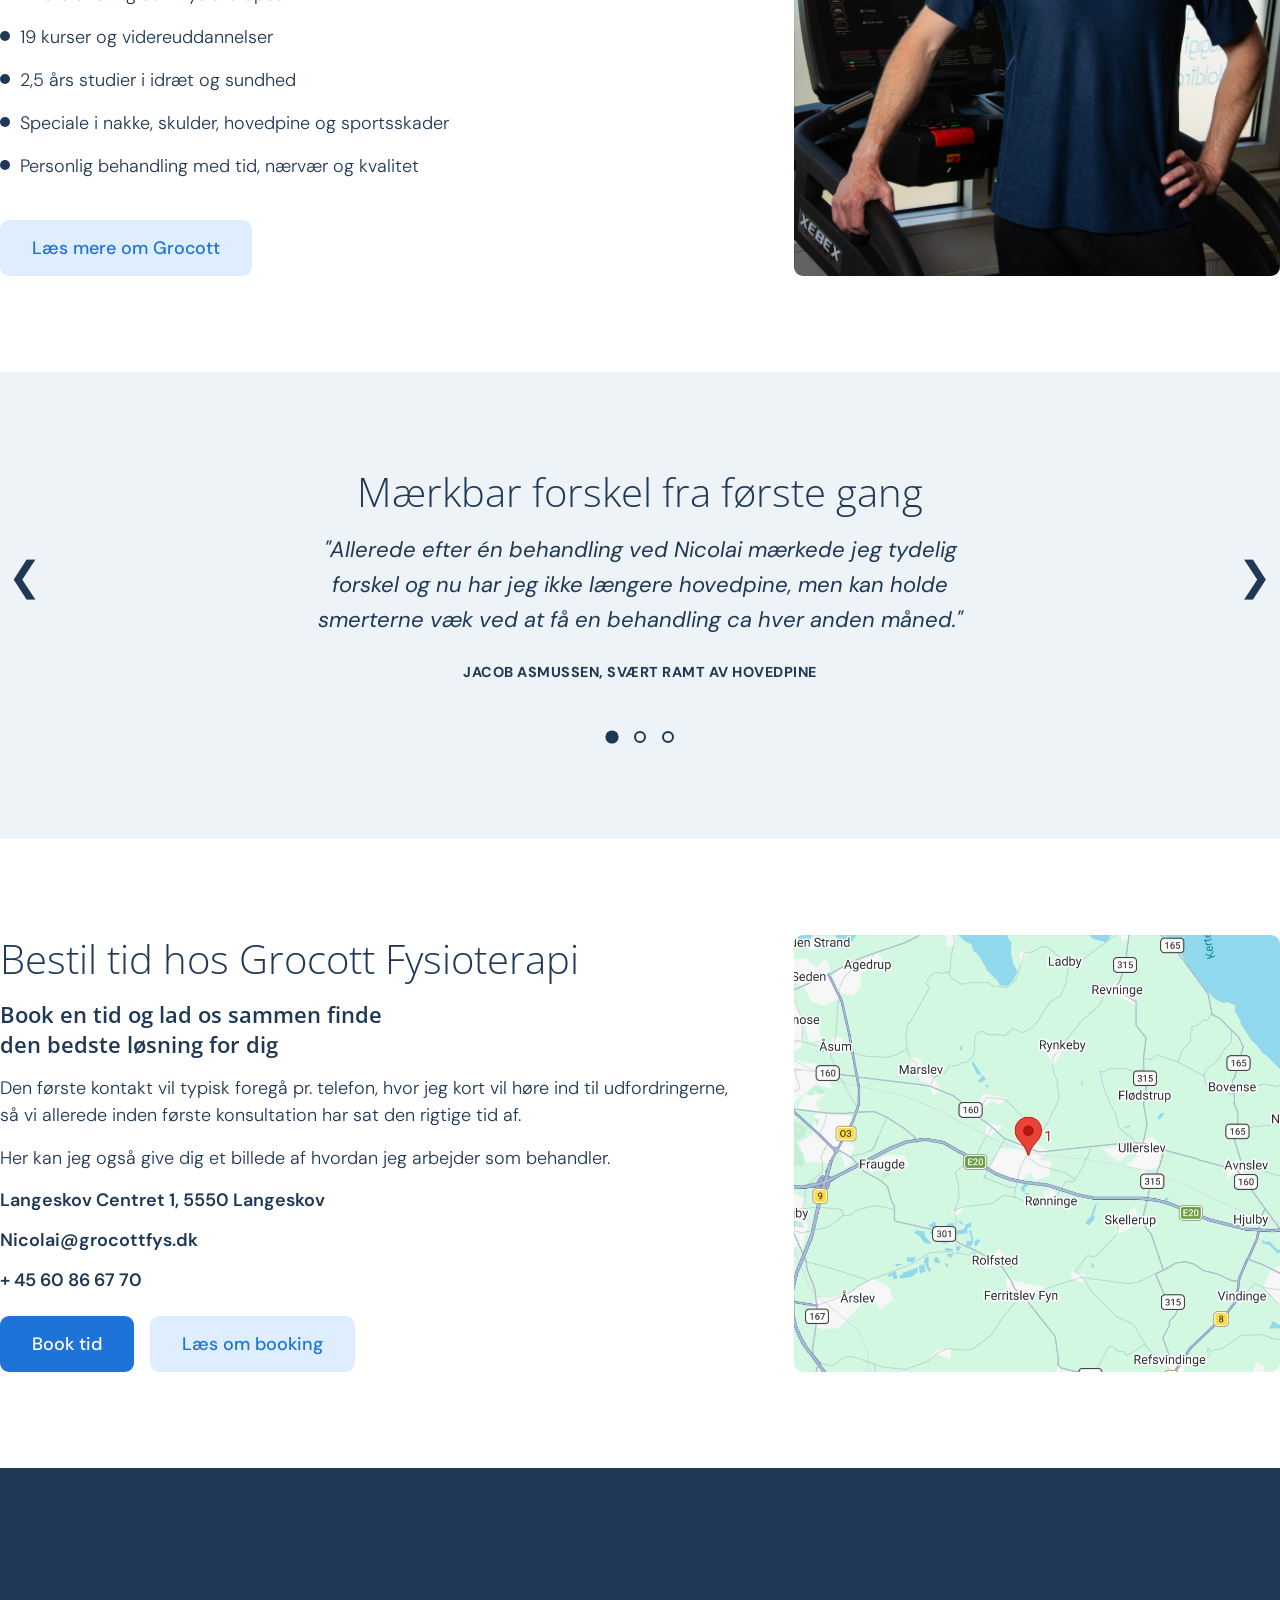
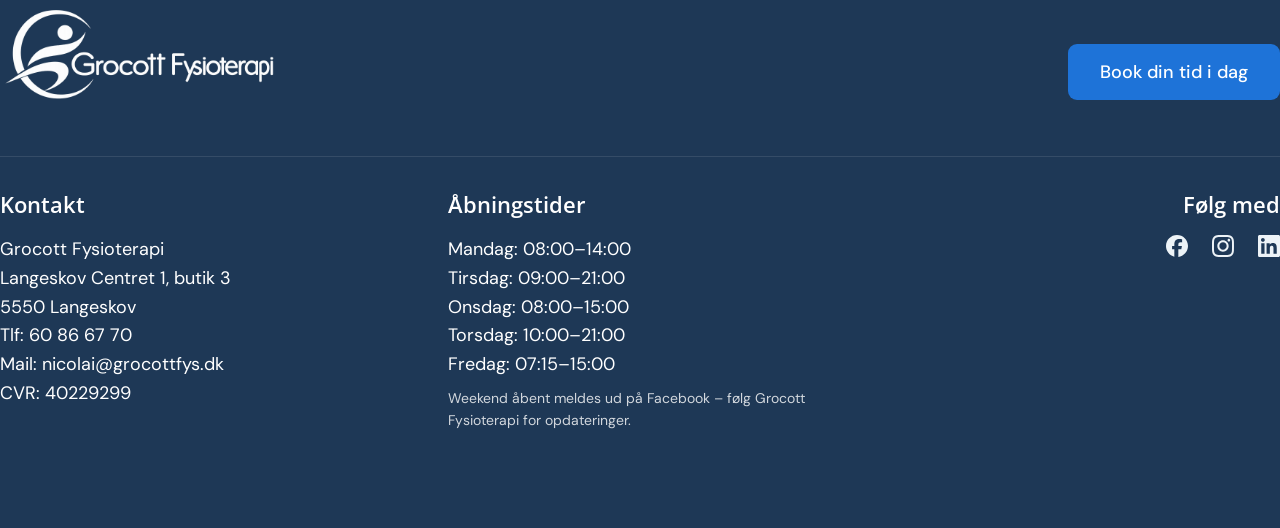
==== commit 6ee39b50: "ret" ====
--- a/index.html
+++ b/index.html
@@ -236,6 +236,7 @@
                             </h4>
                             <p>Når du bestiller din første konsultation, skal du vælge behandlingstid ud fra dine symptomer og behov. 
                             Varigheden af eventuelle opfølgende behandlinger tilpasses løbende og vurderes ud fra:</p>
+                            <br>
                             <p><span class="dot-iconxs"></span> Dit fremskridt</p>
                             <p><span class="dot-iconxs"></span> Omfanget af dine gener</p>
                             <p><span class="dot-iconxs"></span> Planen for det videre forløb</p>
--- a/css/layout.css
+++ b/css/layout.css
@@ -59,7 +59,7 @@
 .bar {
   width: 25px;
   height: 3px;
-  background-color: #01245E;
+  background-color: #1E3856;
   transition: 0.3s;
 }
 
@@ -126,7 +126,7 @@
 .dropdown-menu {
   display: none;
   flex-direction: column;
-  background-color: #f2f5f8;
+  background-color: #edf3f7;
 }
 
 .dropdown-menu.active {
@@ -135,12 +135,12 @@
 
 .dropdown-item {
   padding: var(--space-s) var(--space-l);
-  color: #01245E;
+  color: #1E3856;
   text-decoration: none;
 }
 
 .dropdown-item:hover {
-  background-color: #01245E;
+  background-color: #1E3856;
   color: #fff;
 }
 
--- a/css/home.css
+++ b/css/home.css
@@ -242,6 +242,13 @@
   align-items: center;
 }
 
+.flow-box p:has(.dot-iconxs) {
+    display: block;
+    position: relative;
+    padding-left: 20px; 
+    margin-top: 0;     
+    margin-bottom: 6px;        
+}
 
 /* ==========================================================================
    11. PRICES SECTION
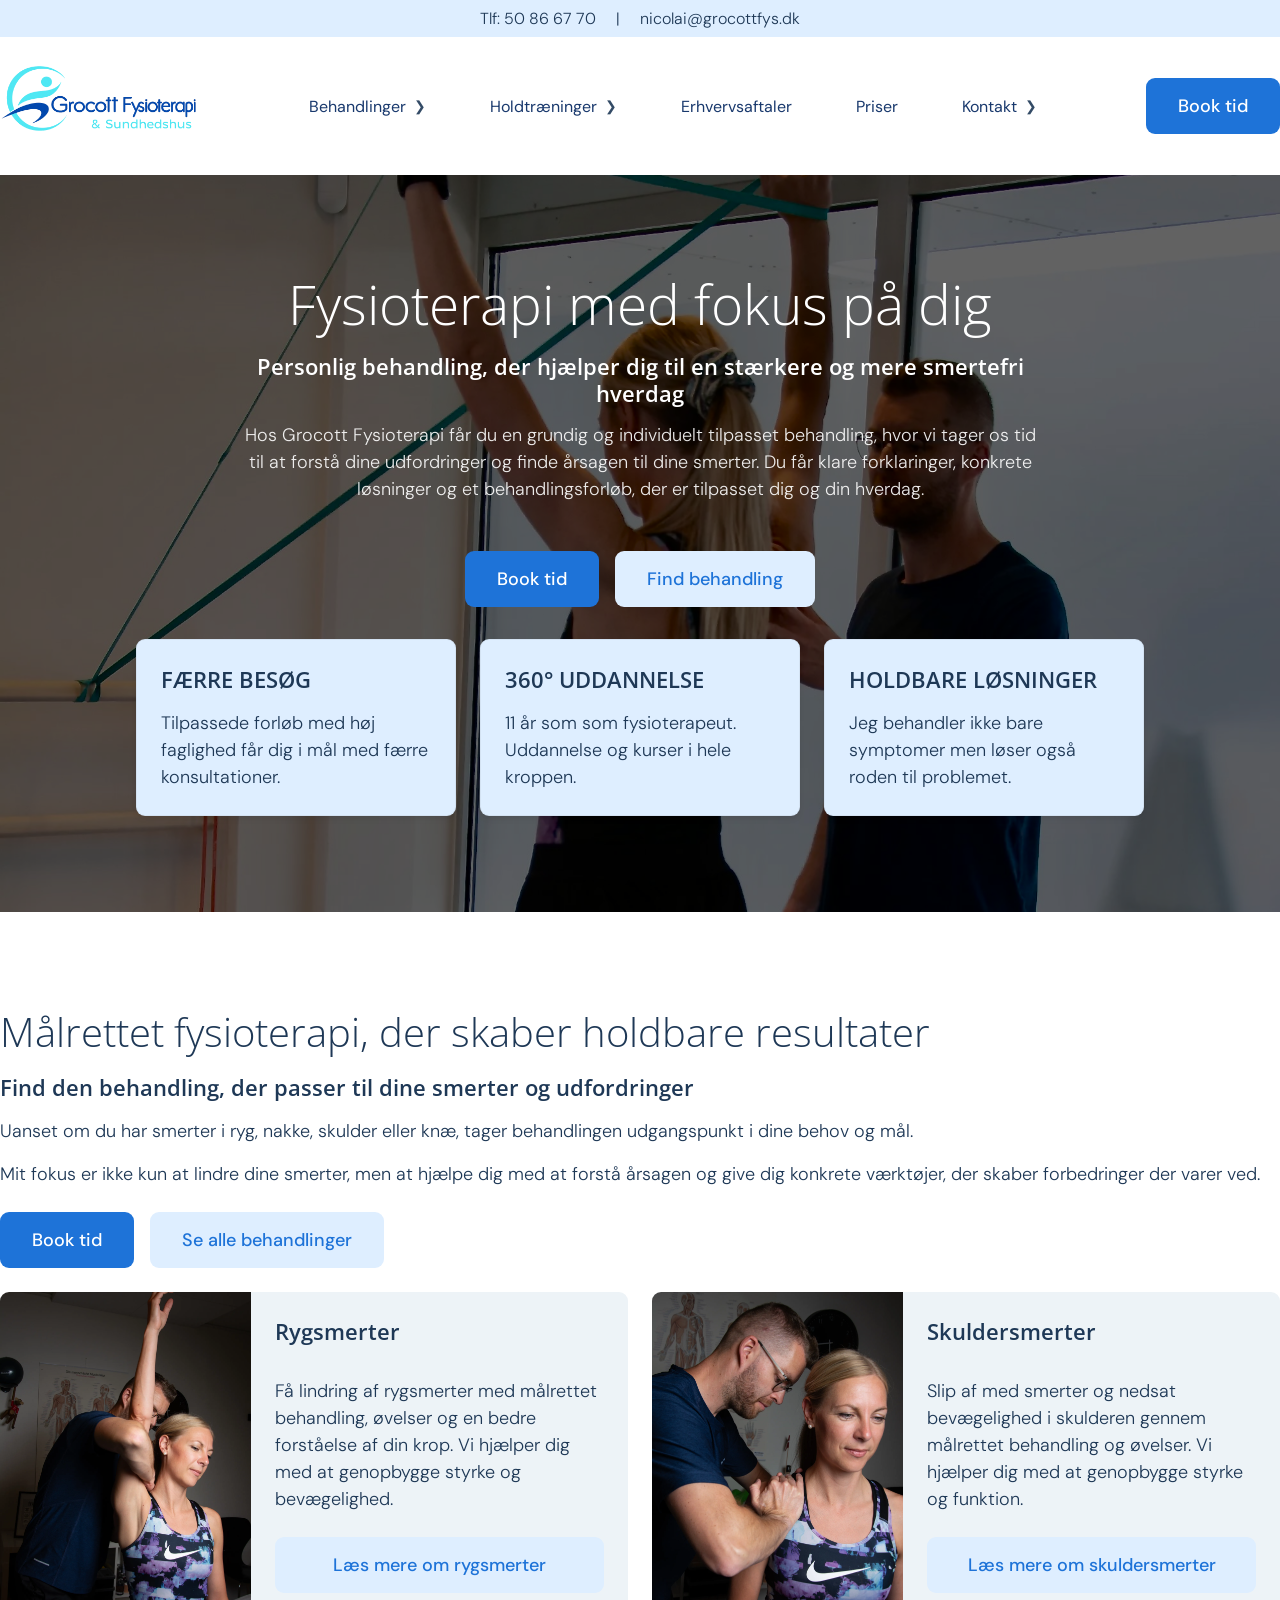
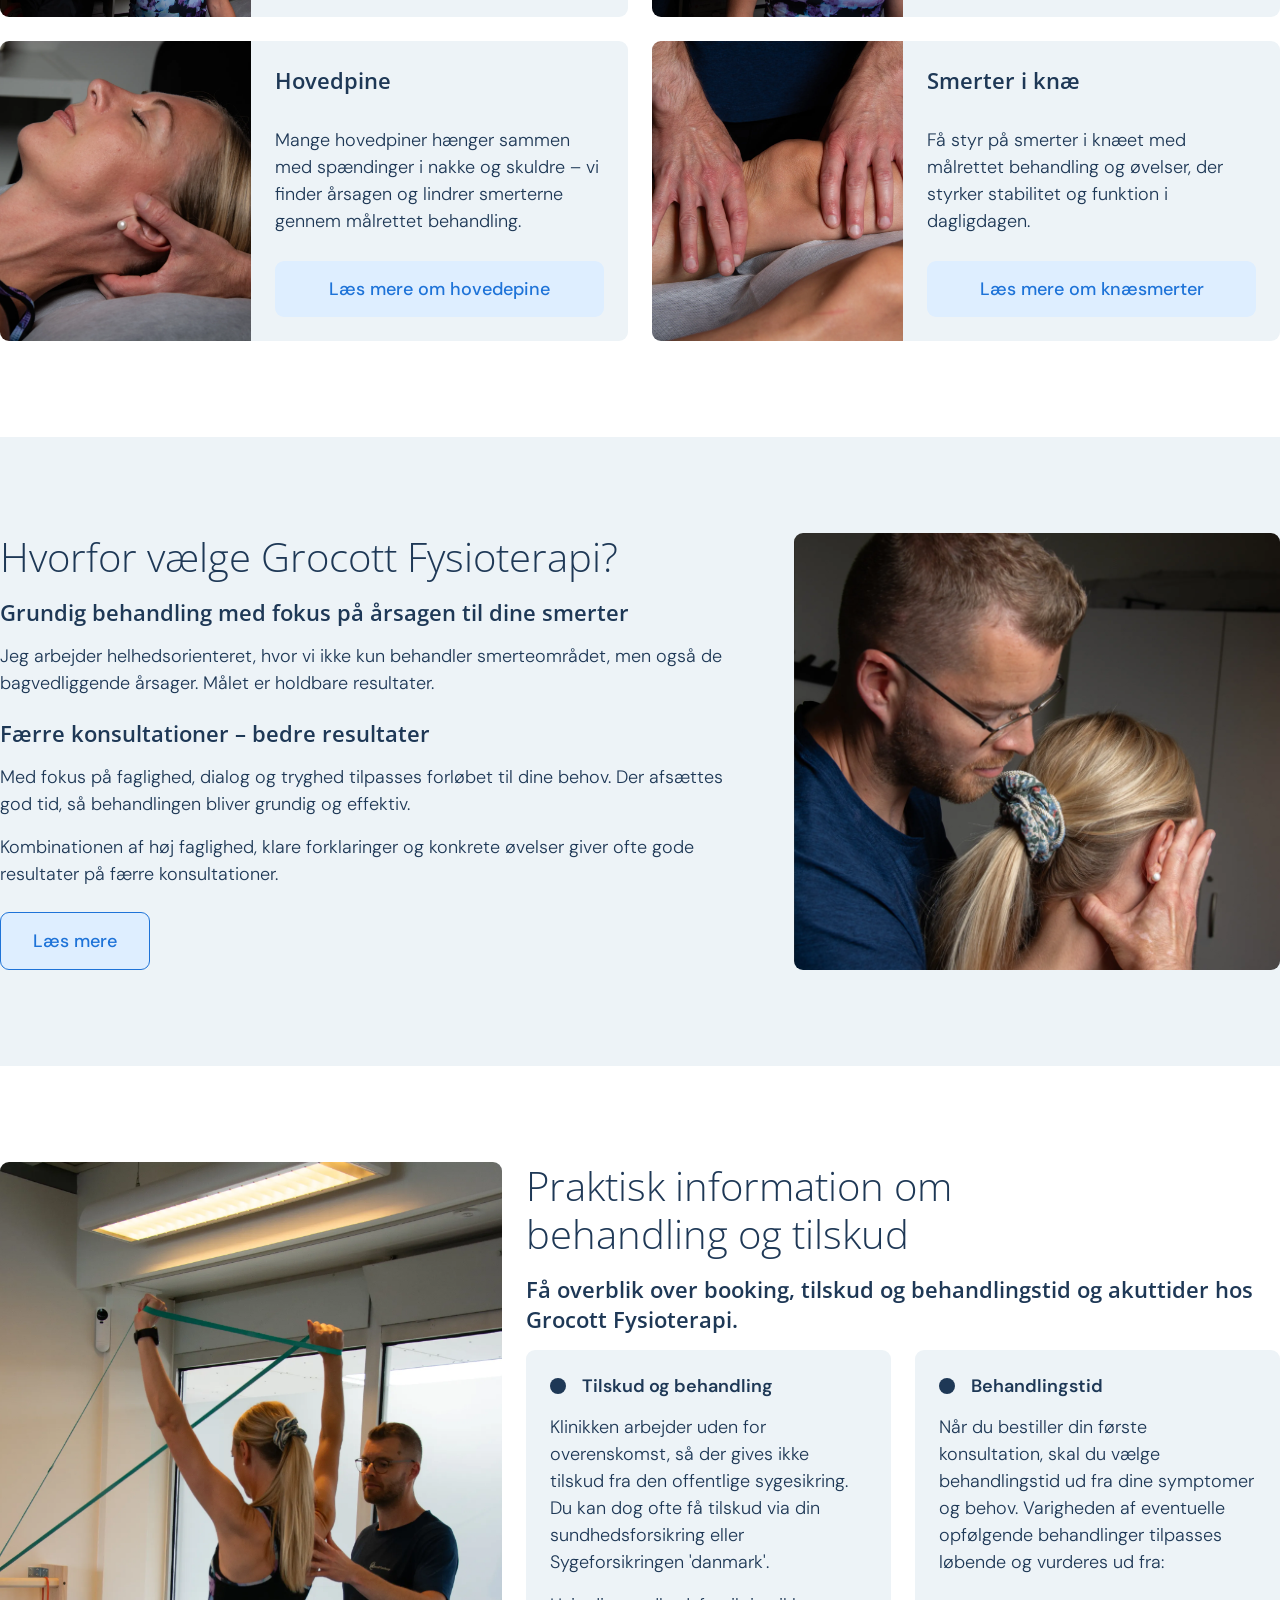
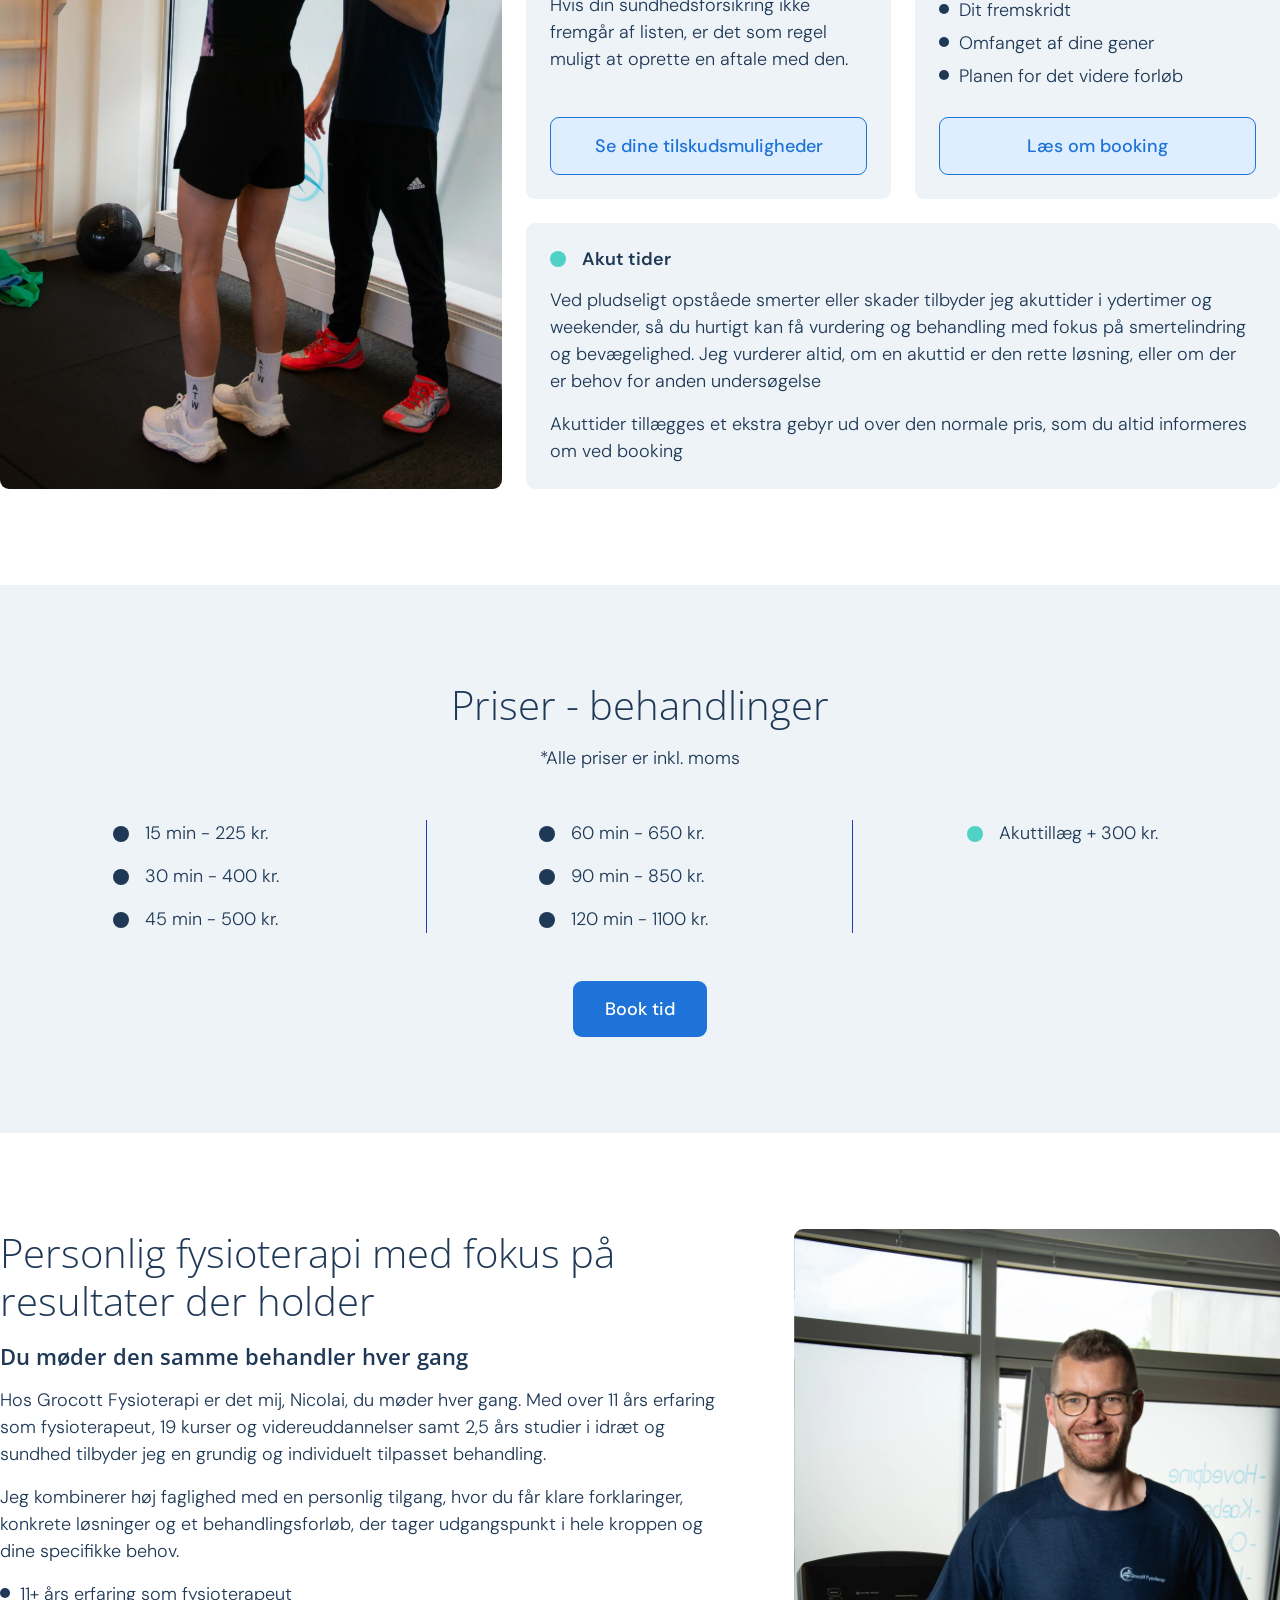
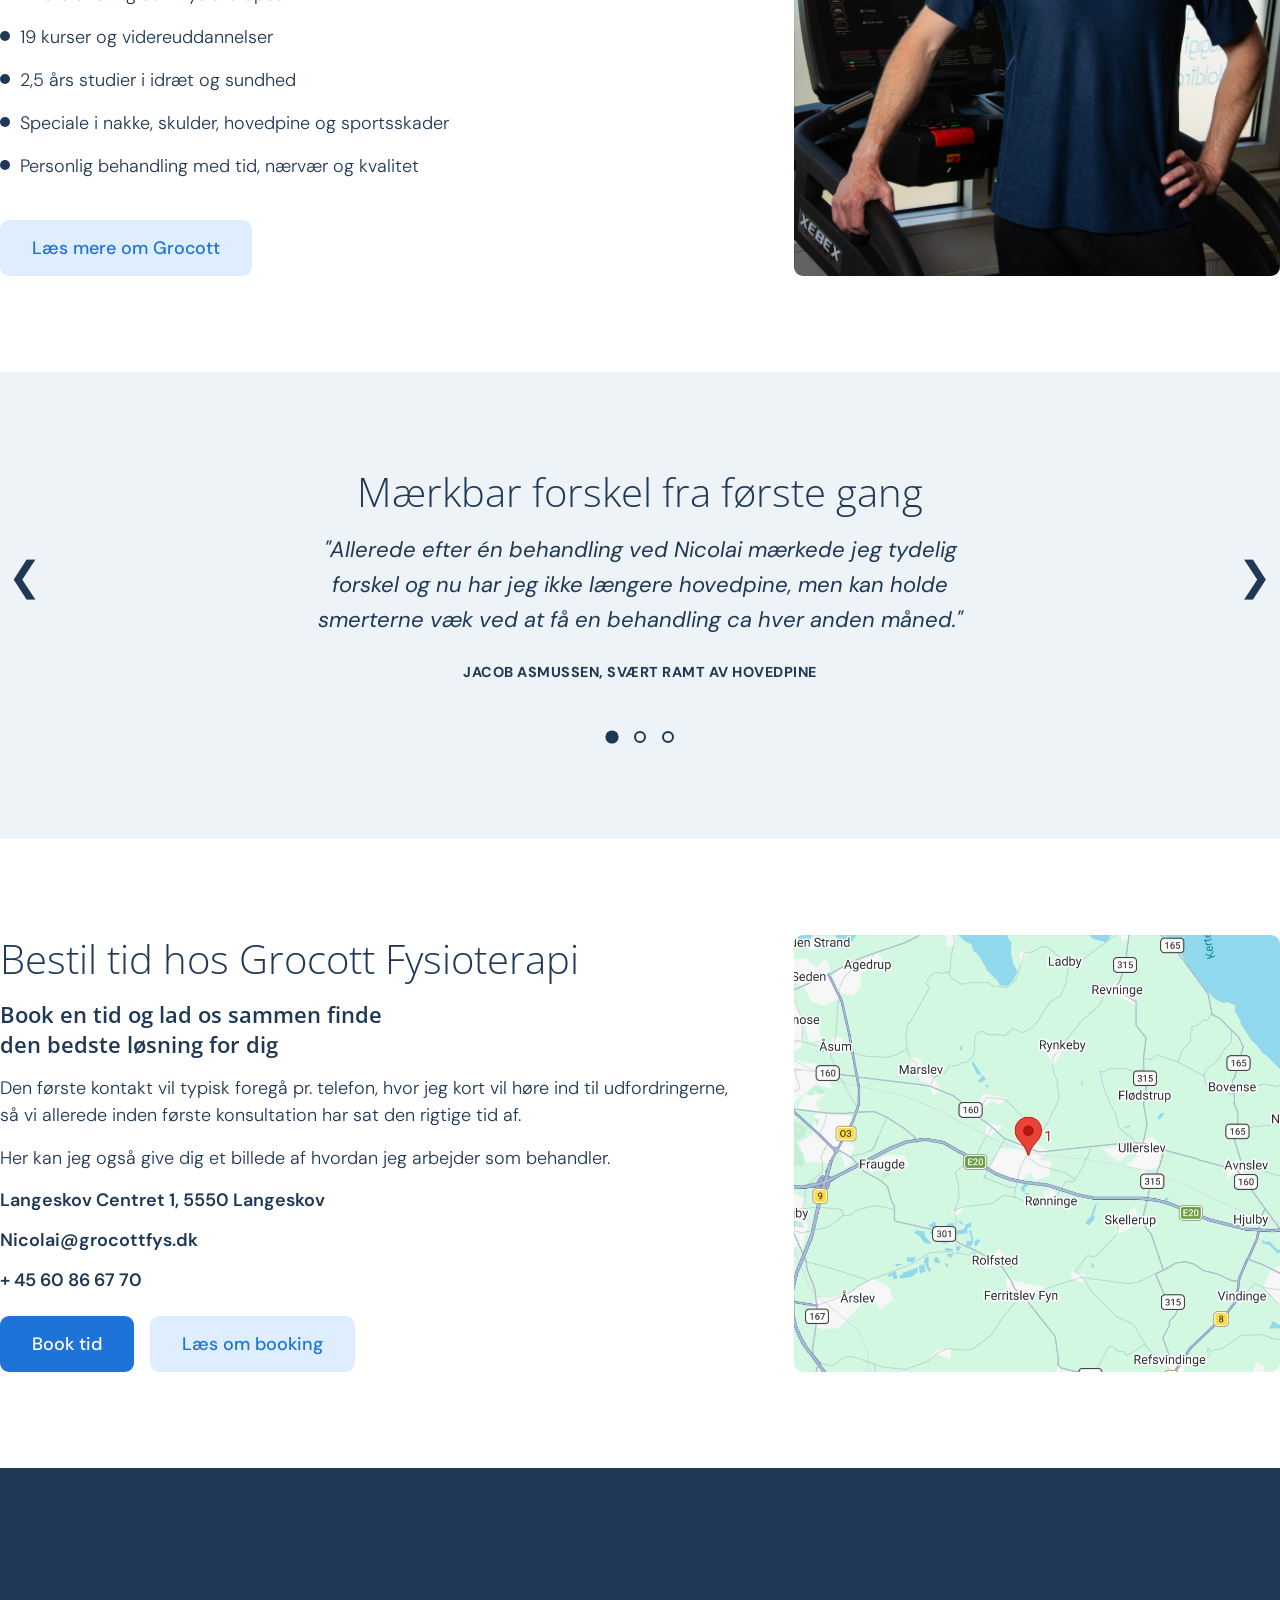
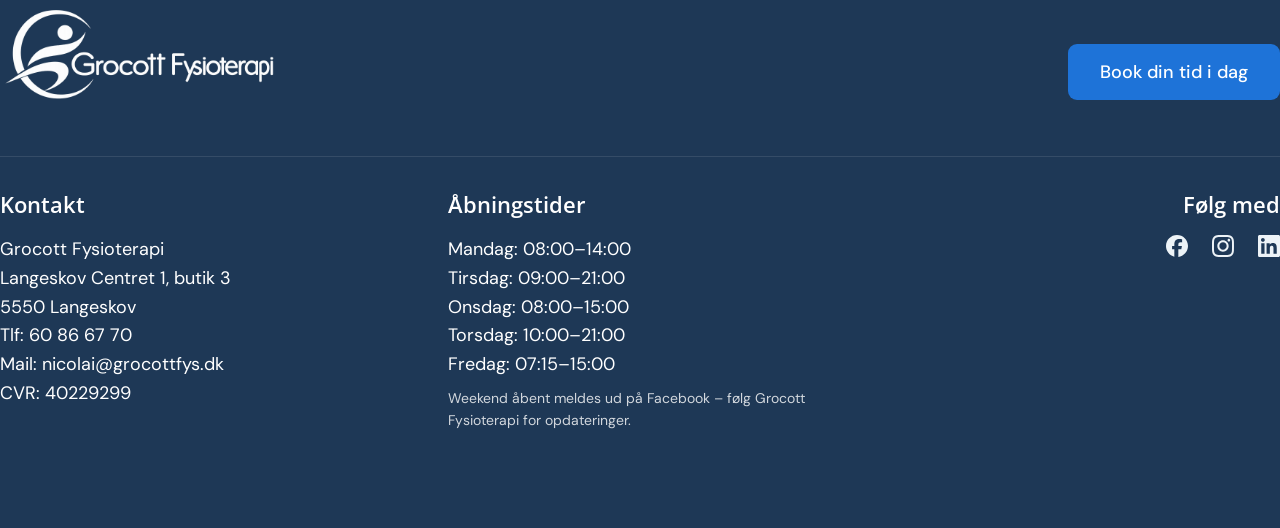
==== commit 8b83842f: "ret" ====
--- a/index.html
+++ b/index.html
@@ -43,7 +43,7 @@
                 <div class="nav-menu">
                     <div class="dropdown">
                         <a href="behandlinger.html" class="nav-link dropdown-toggle">
-                            Behandlinger <span class="arrow">▾</span>
+                            Behandlinger <span class="arrow">&#10095;</span>
                         </a>
                         <div class="dropdown-menu">
                             <a href="behandlinger.html" class="dropdown-item">Alle behandlinger</a>
@@ -55,7 +55,7 @@
 
                     <div class="dropdown">
                         <a href="#" class="nav-link dropdown-toggle">
-                            Holdtræninger <span class="arrow">▾</span>
+                            Holdtræninger <span class="arrow">&#10095;</span>
                         </a>
                         <div class="dropdown-menu">
                             <a href="#" class="dropdown-item">Holdtræning - Ryg</a>
@@ -69,7 +69,7 @@
 
                     <div class="dropdown">
                         <a href="#" class="nav-link dropdown-toggle">
-                            Kontakt <span class="arrow">▾</span>
+                            Kontakt <span class="arrow">&#10095;</span>
                         </a>
                         <div class="dropdown-menu">
                             <a href="#" class="dropdown-item">Kontakt mig</a>
--- a/css/global.css
+++ b/css/global.css
@@ -25,6 +25,7 @@
 body {
     color: #1E3856;
     font-family: "DM Sans", sans-serif; /* body */
+    font-family: 300;
     font-size: 16px;
 }
 
--- a/css/layout.css
+++ b/css/layout.css
@@ -119,9 +119,6 @@
   width: 100%;
 }
 
-.dropdown > .nav-link {
-  display: block;
-}
 
 .dropdown-menu {
   display: none;
@@ -143,6 +140,30 @@
   background-color: #1E3856;
   color: #fff;
 }
+
+
+
+.arrow {
+  font-size: 14px;
+  color: #1E3856;
+  display: inline-block;
+  transition: transform 0.3s ease;
+}
+
+/* mobil (klik via JS) */
+.dropdown.open .arrow {
+  transform: rotate(90deg);
+}
+
+
+/* spacing */
+.dropdown > .nav-link {
+  display: flex;
+  align-items: center;
+  gap: 8px;
+}
+
+
 
 /* ========================================= */
 /* 3. FOOTER */
@@ -327,4 +348,13 @@
   .dropdown-menu.active {
     display: none;
   }
+
+  .dropdown:hover .arrow,
+  .dropdown:focus-within .arrow {
+    transform: rotate(90deg);
+  }
+
+
+
+
 }
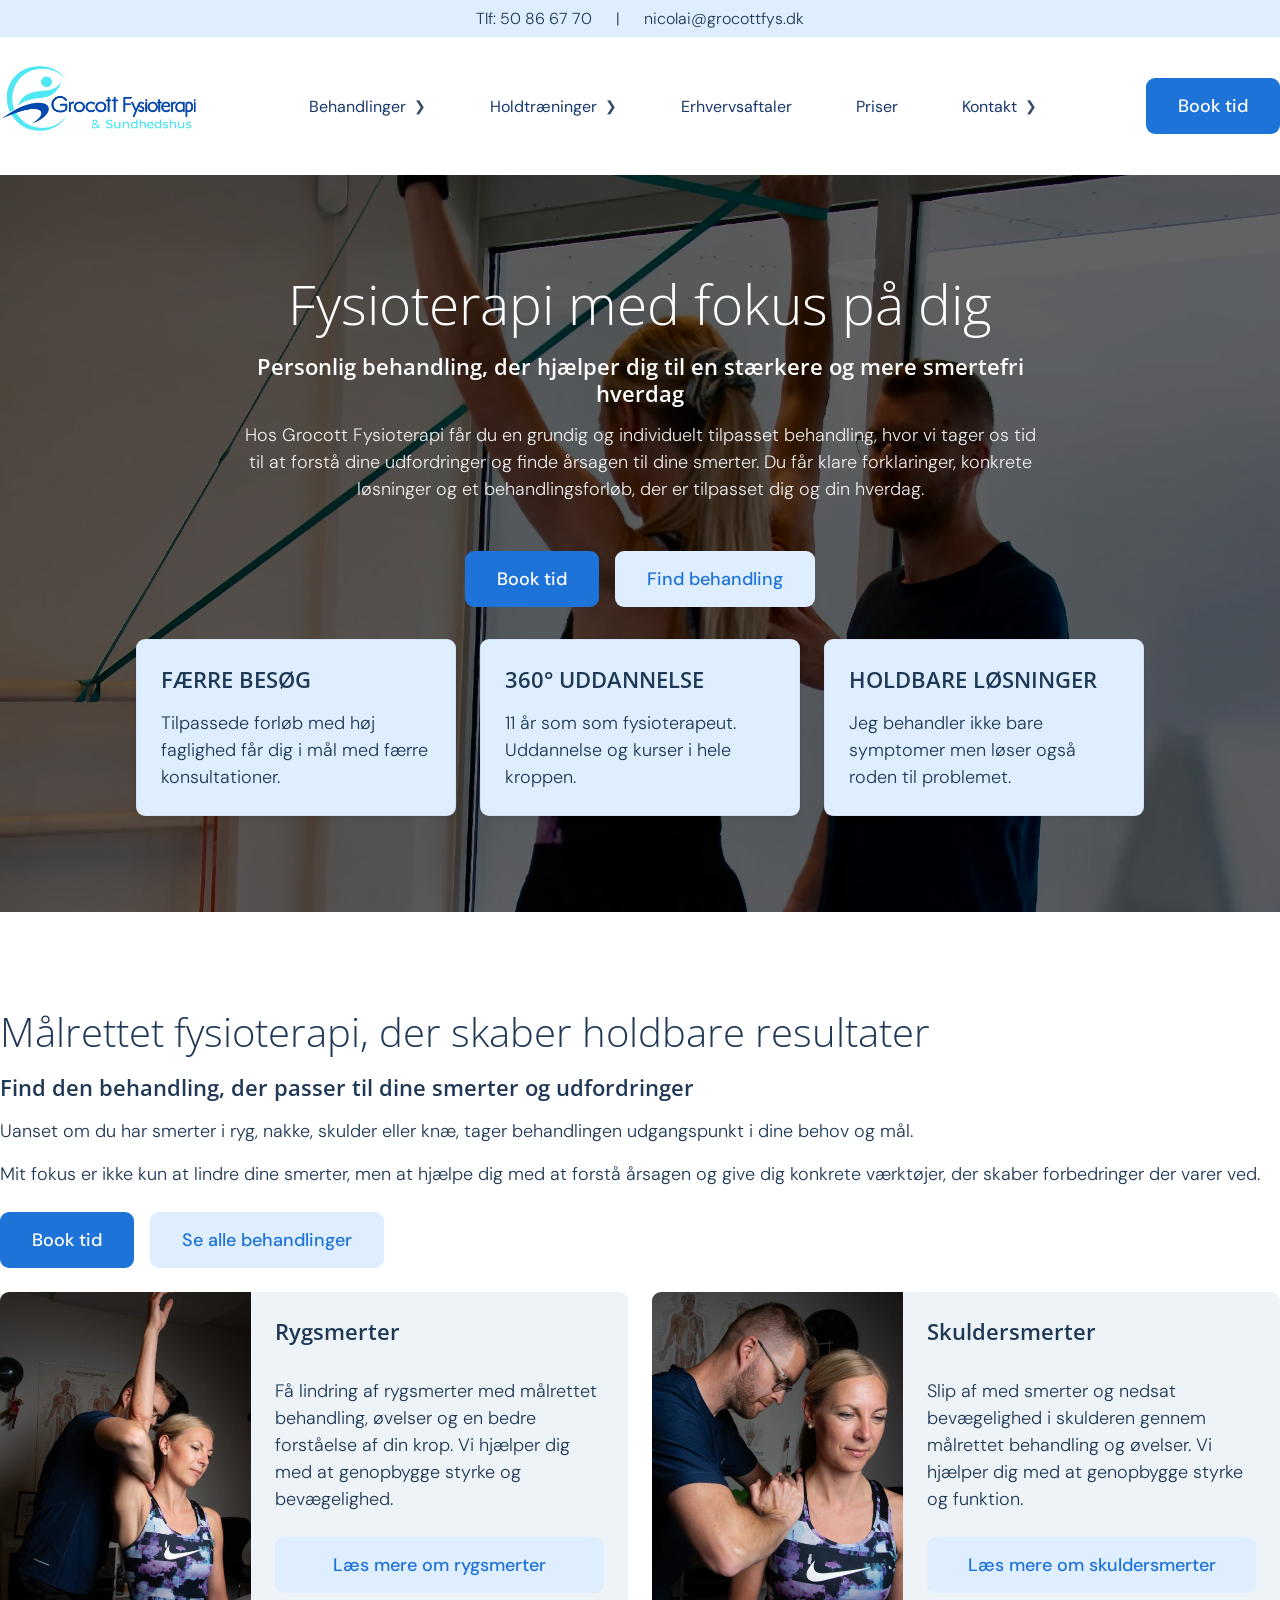
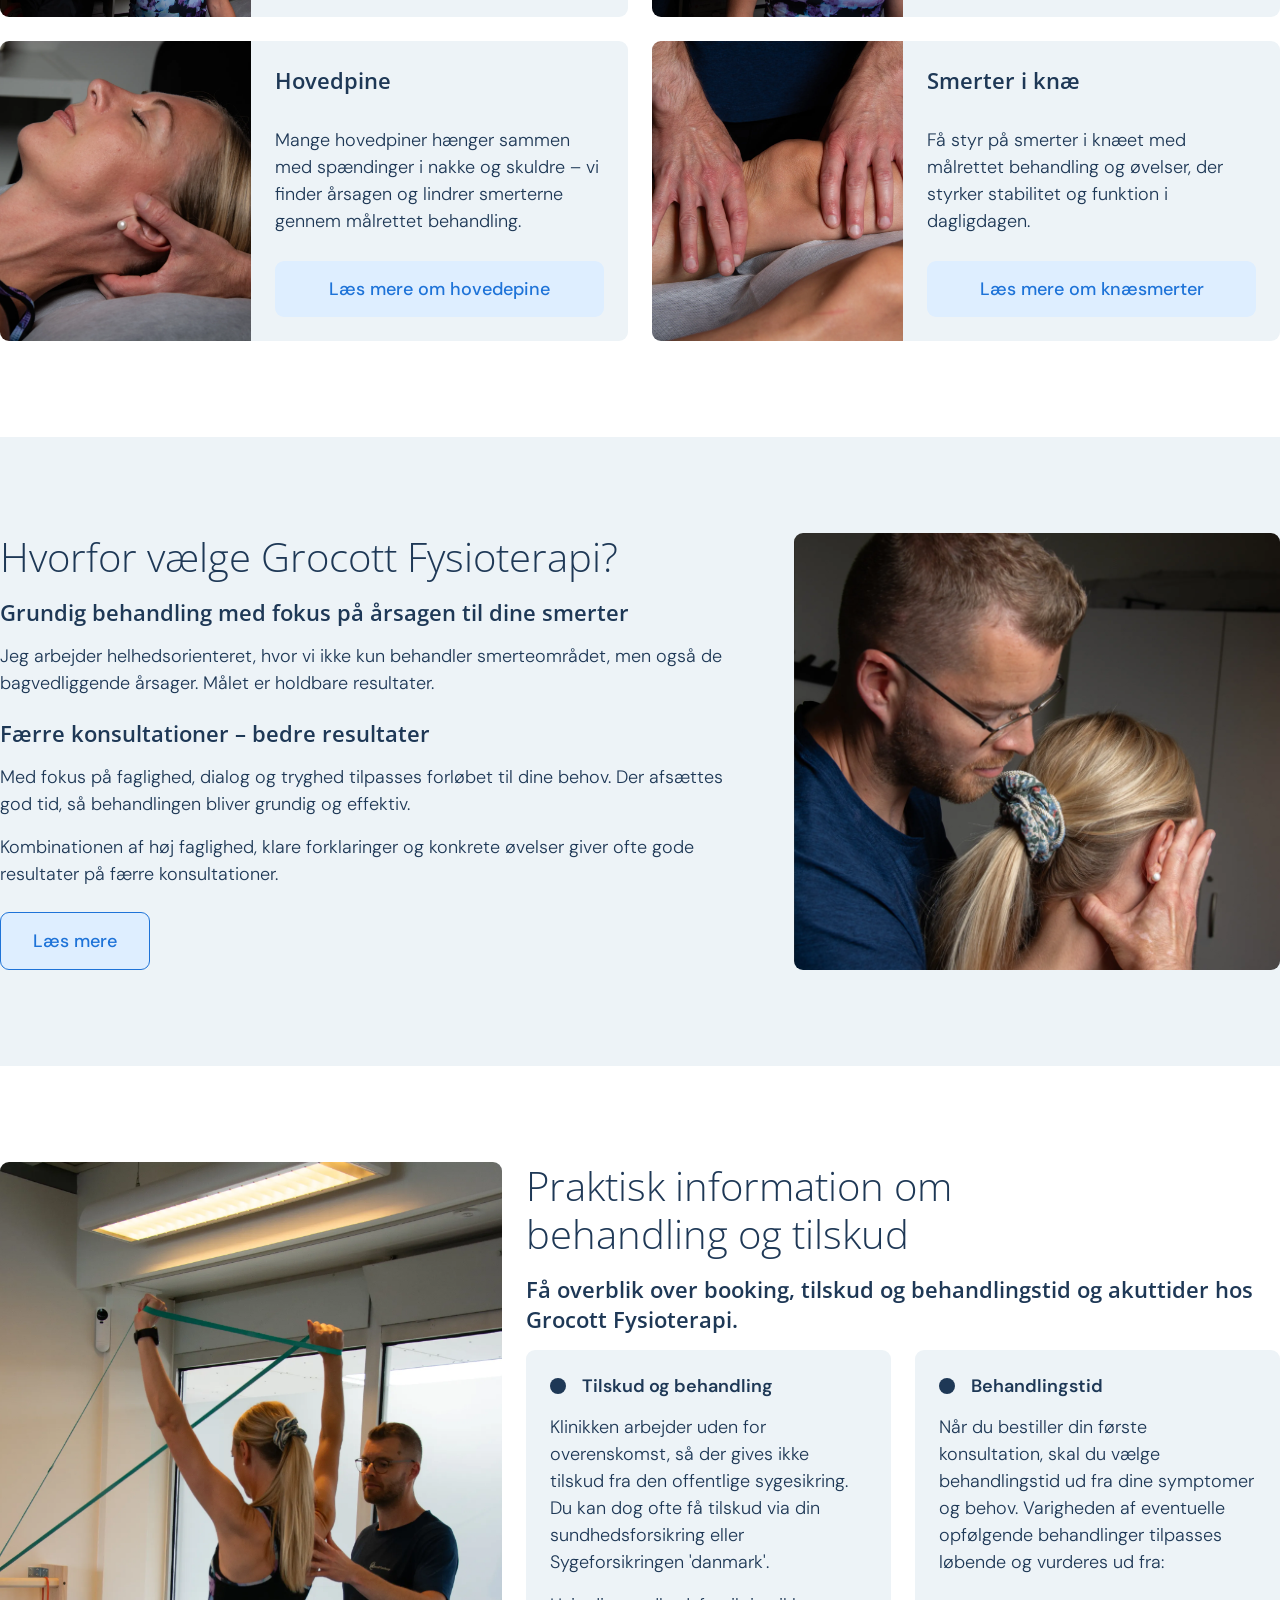
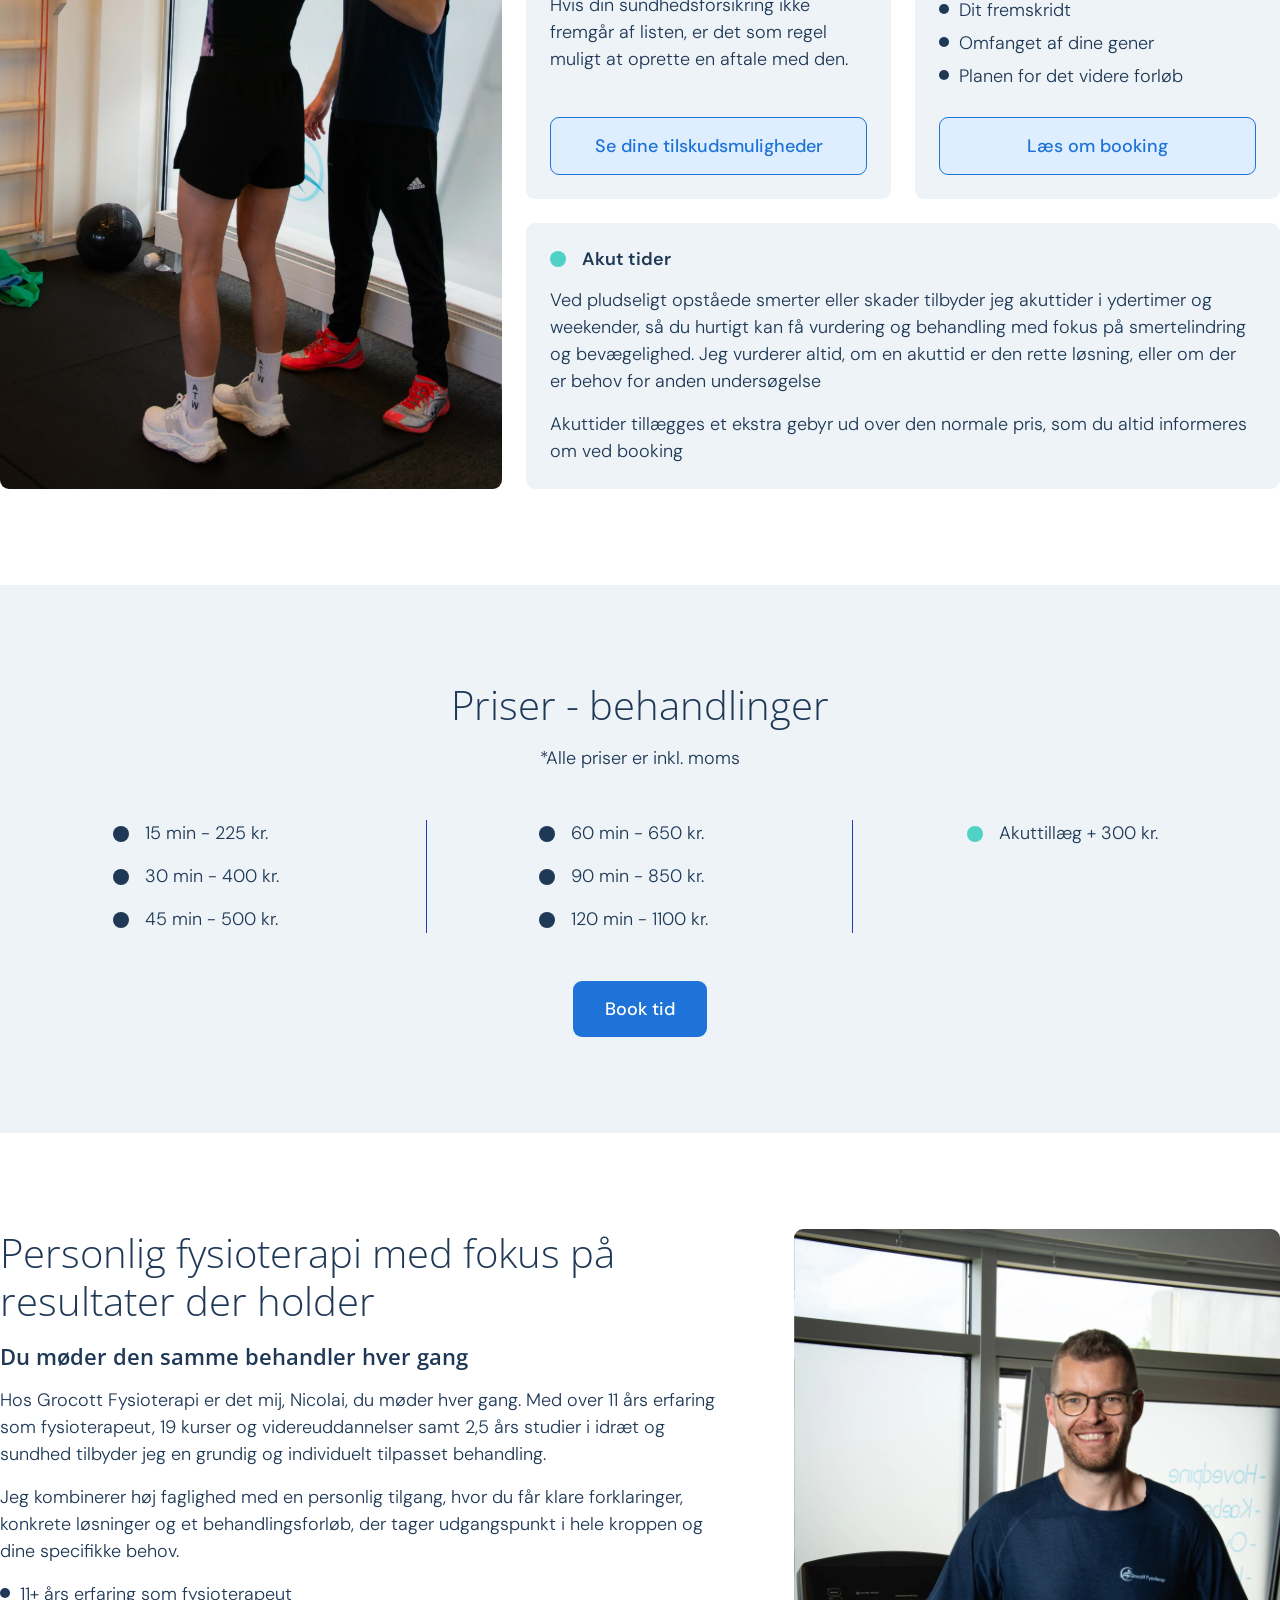
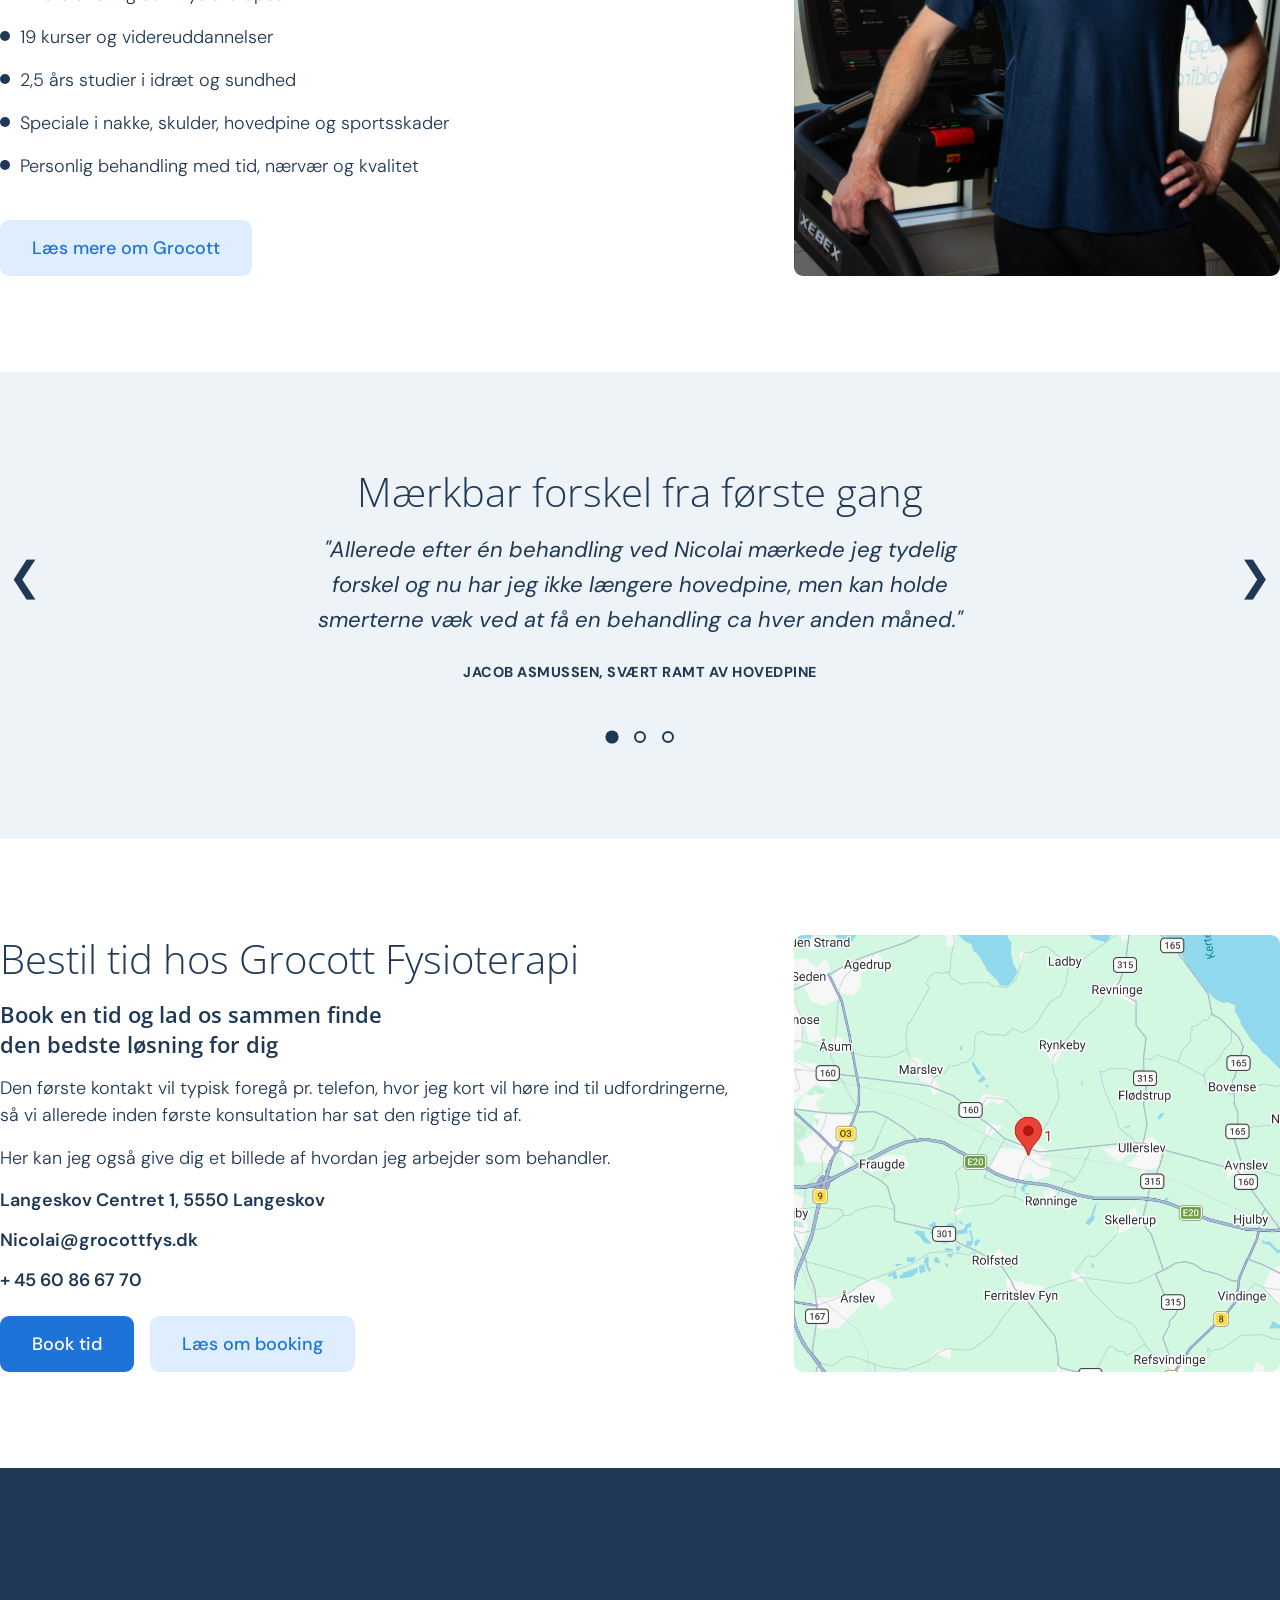
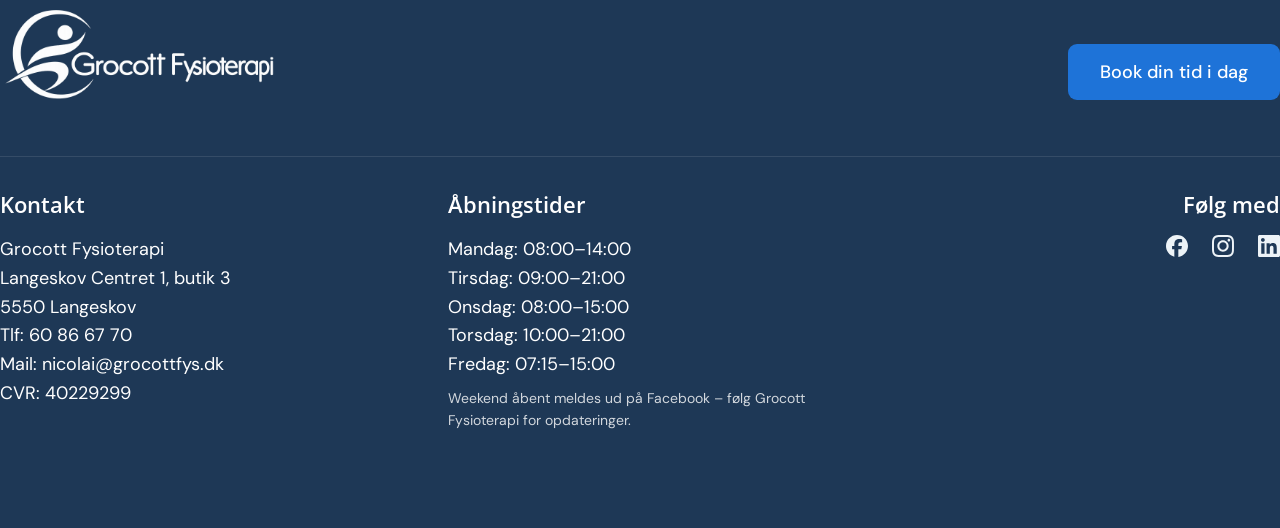
==== commit 8e49420c: "update med overlay" ====
--- a/index.html
+++ b/index.html
@@ -78,6 +78,7 @@
                         </div>
                     </div>
                 </div>
+                <div class="overlay"></div>
                 <a href="booking.html" class="btn">Book tid</a>
             </nav>
         </div>
--- a/css/layout.css
+++ b/css/layout.css
@@ -7,7 +7,7 @@
 .container {
   max-width: 1280px;
   margin: 0 auto;
-  padding: 0 24px;
+  padding: 0 var(--space-m);
 }
 
 /* ==========================================================================
@@ -18,7 +18,7 @@
   color: #1E3856;
   display: flex;
   justify-content: center;
-  gap: 20px;
+  gap: var(--space-m);
   font-weight: 300;
   font-size: 12px;
   padding: var(--space-xs);
@@ -84,7 +84,7 @@
 .nav-menu {
   position: fixed;
   top: 0;
-  left: -100%;
+  transform: translateX(-100%);
   width: 80%;
   height: 100vh;
   background-color: #ffffff;
@@ -92,13 +92,13 @@
   flex-direction: column;
   gap: var(--space-m);
   padding-top: var(--space-3xl);
-  transition: 0.3s ease;
+  transition: transform 0.3s ease;
   z-index: 1001;
   justify-self: center;
 }
 
 .nav-menu.active {
-  left: 0;
+  transform: translateX(0);
 }
 
 .nav-link {
@@ -119,15 +119,17 @@
   width: 100%;
 }
 
-
 .dropdown-menu {
-  display: none;
+  max-height: 0;
+  overflow: hidden;
+  display: flex;
   flex-direction: column;
   background-color: #edf3f7;
+  transition: max-height 0.3s ease;
 }
 
 .dropdown-menu.active {
-  display: flex;
+  max-height: 500px;
 }
 
 .dropdown-item {
@@ -304,6 +306,8 @@
     /* Dette tvinger menuen til at forsøge at centrere sig i flex-containeren */
     margin: 0 auto;
 
+    transform: translateX(0);
+
     /* Fjern justify-self: center (det virker kun i grid) */
     background: none;
     width: auto;
@@ -335,7 +339,7 @@
   .dropdown-menu {
     position: absolute;
     top: 100%;
-    left: 0;
+    transform: translateX(0);
     min-width: 200px;
     display: none;
     box-shadow: 0 5px 10px rgba(0,0,0,0.1);
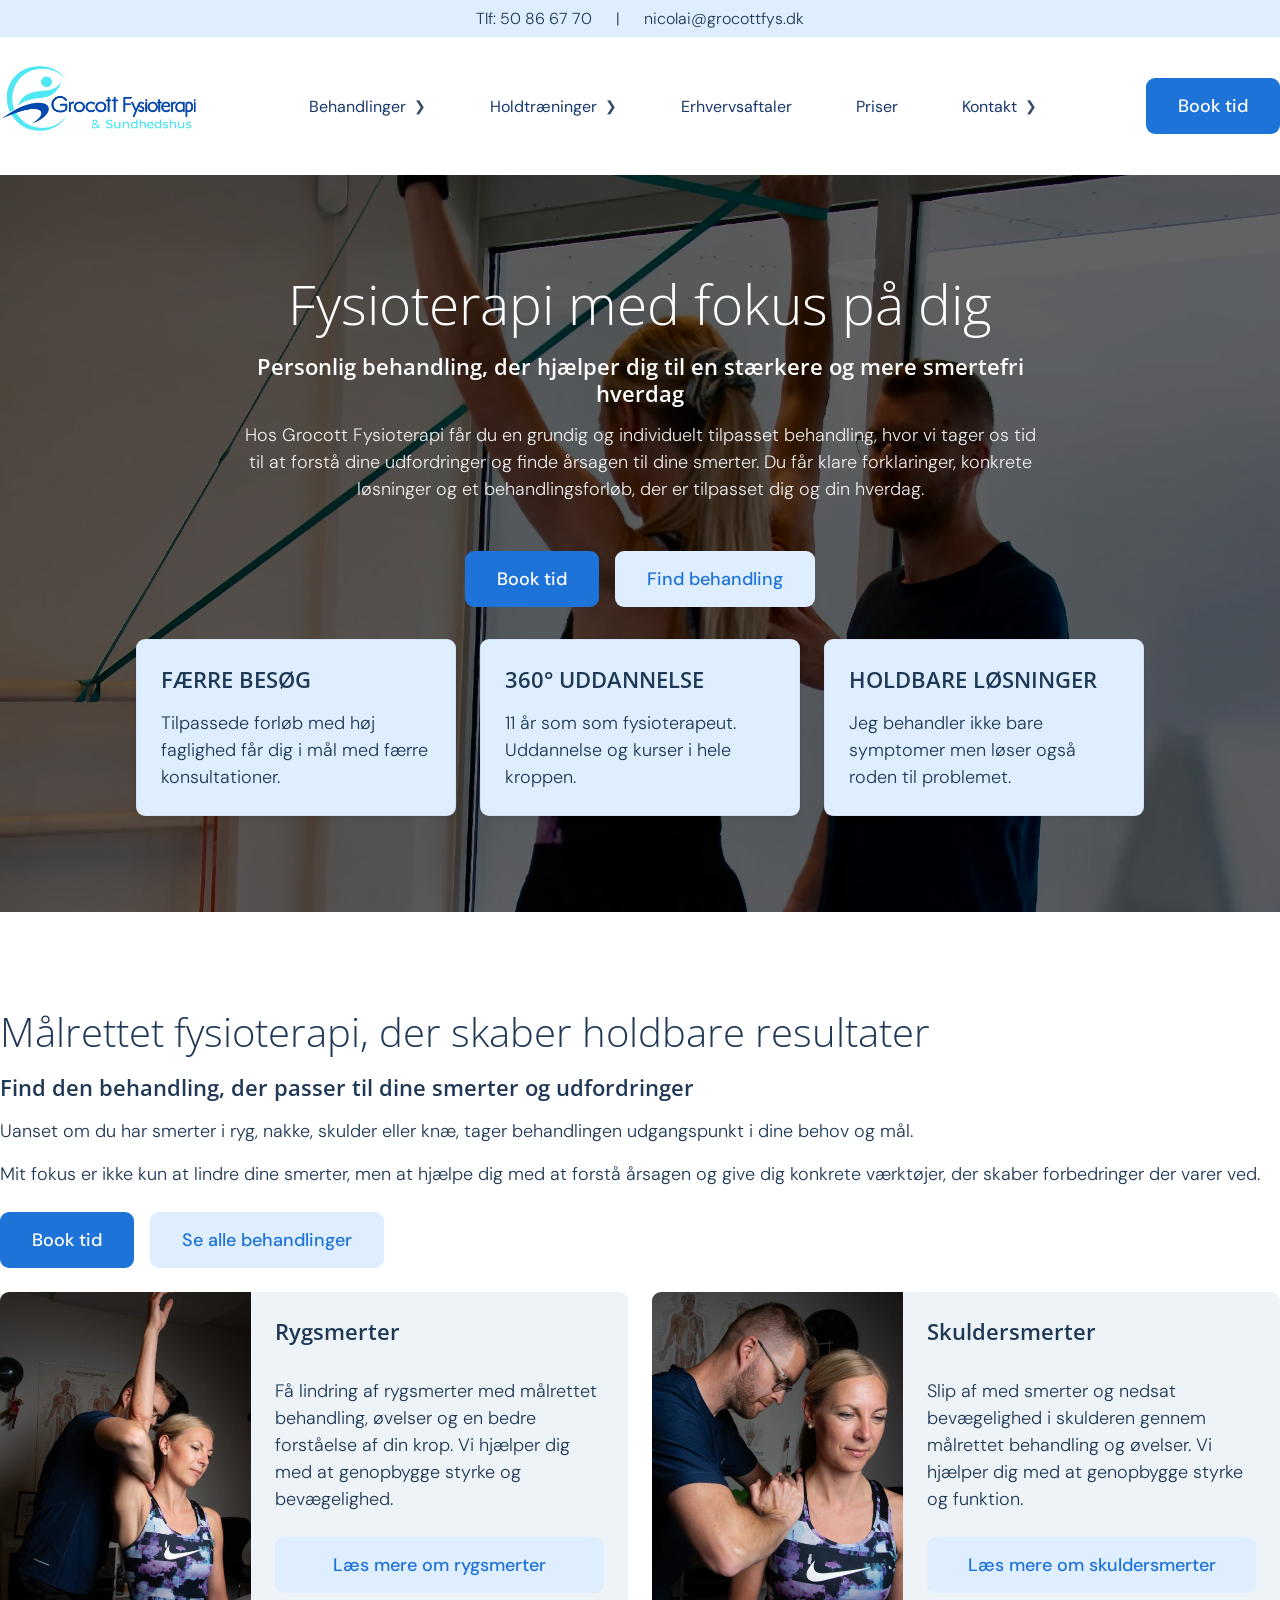
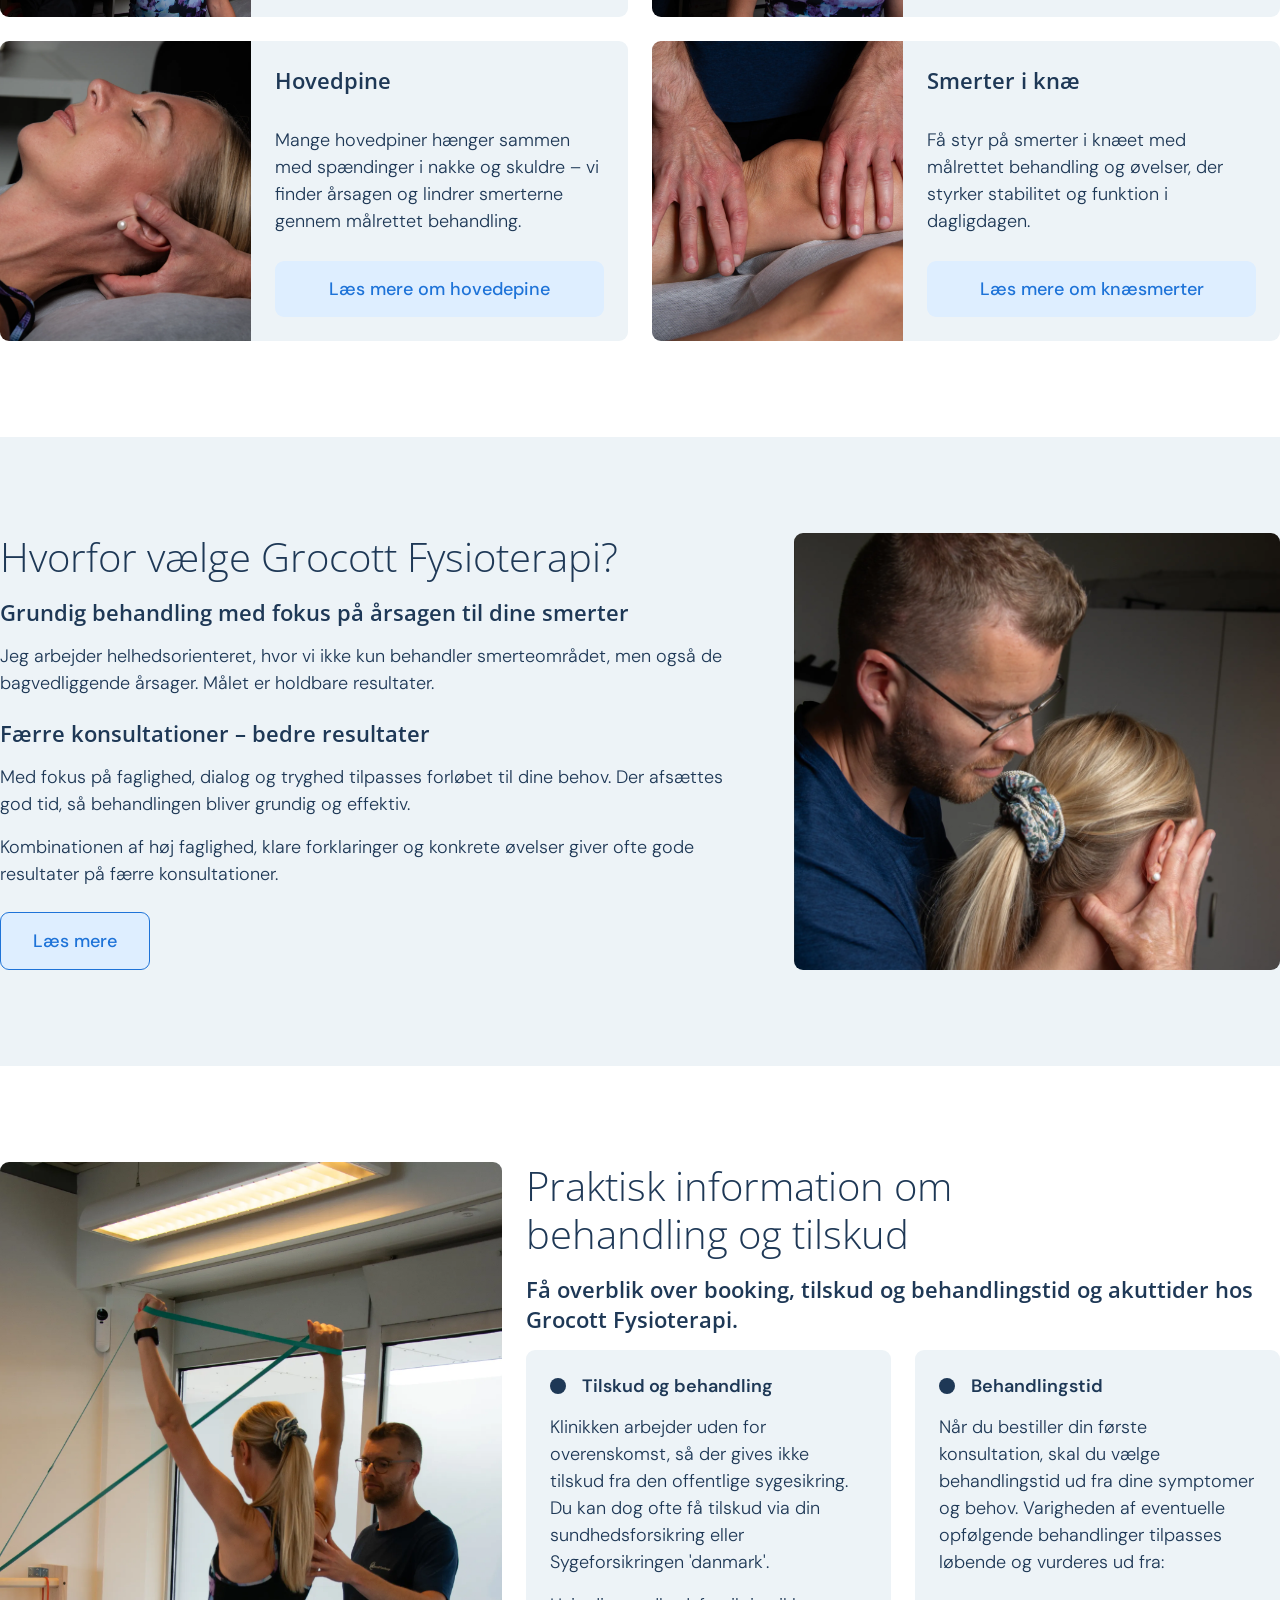
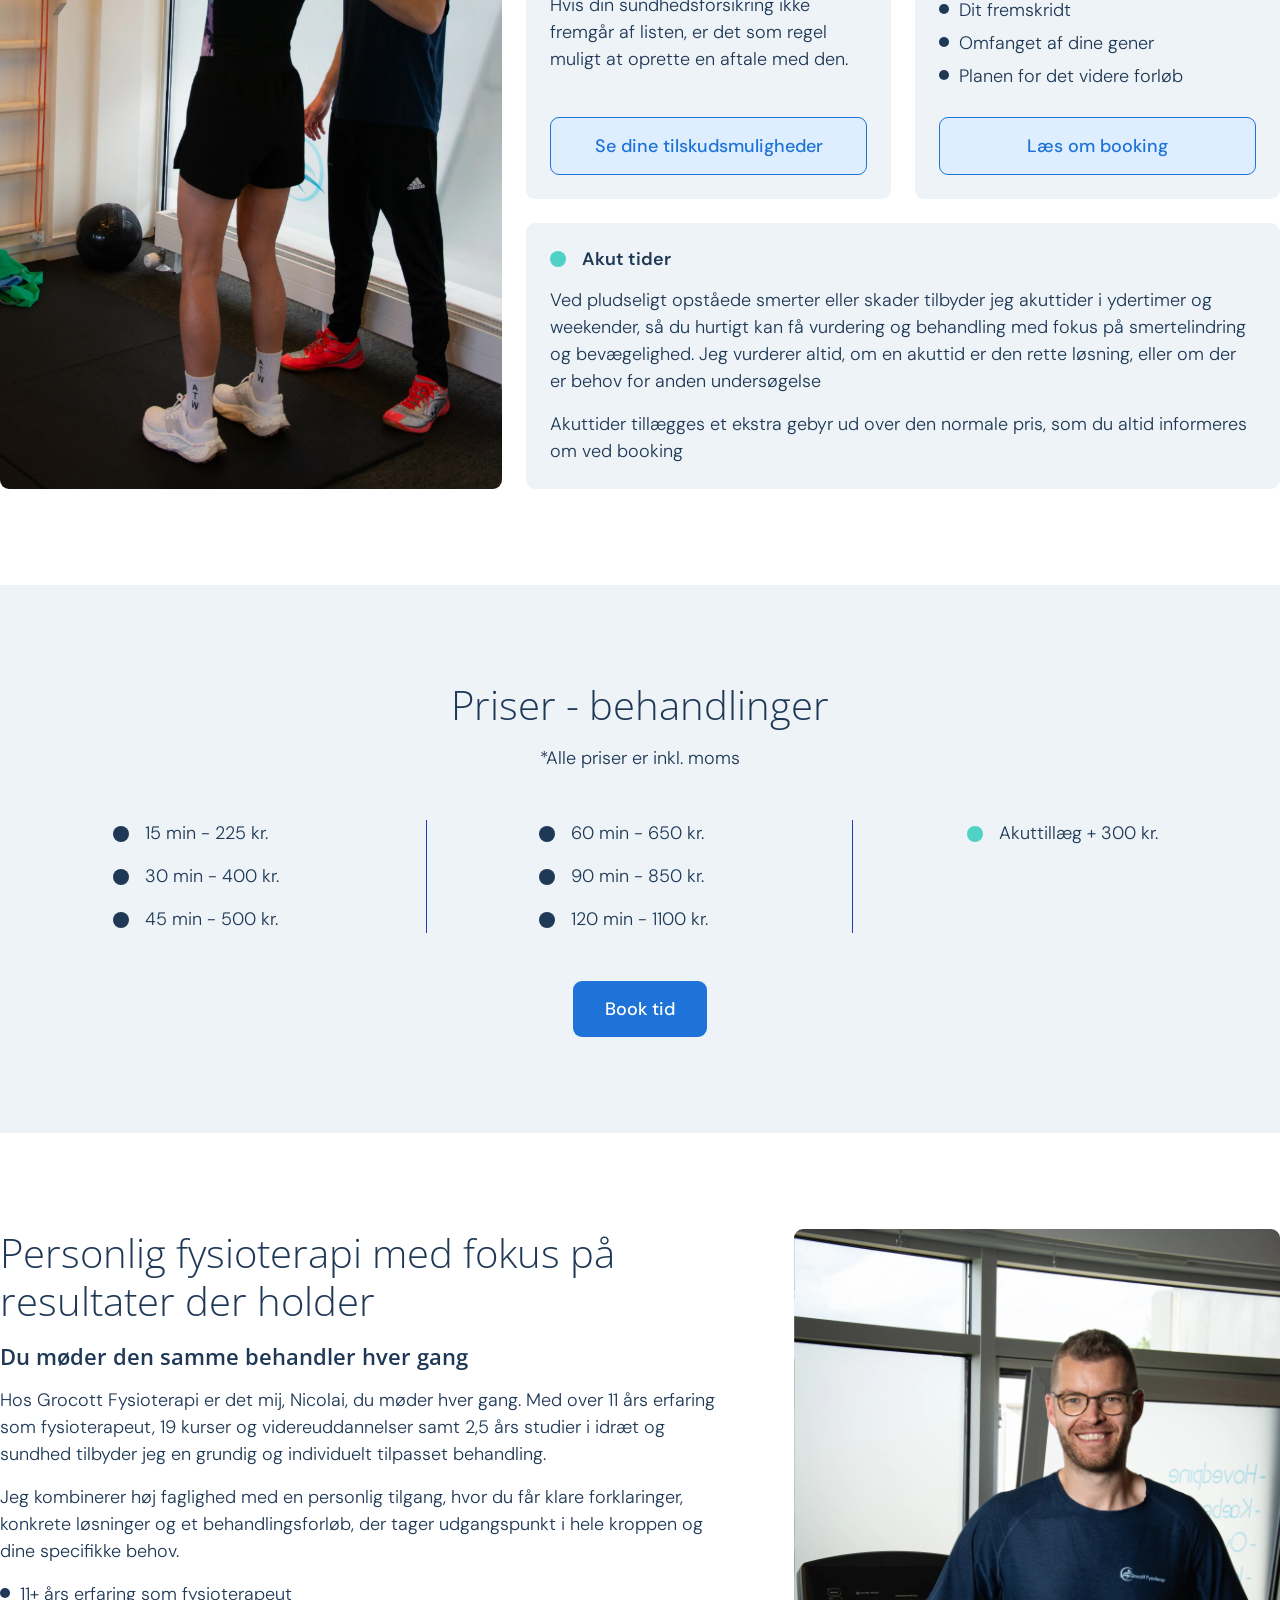
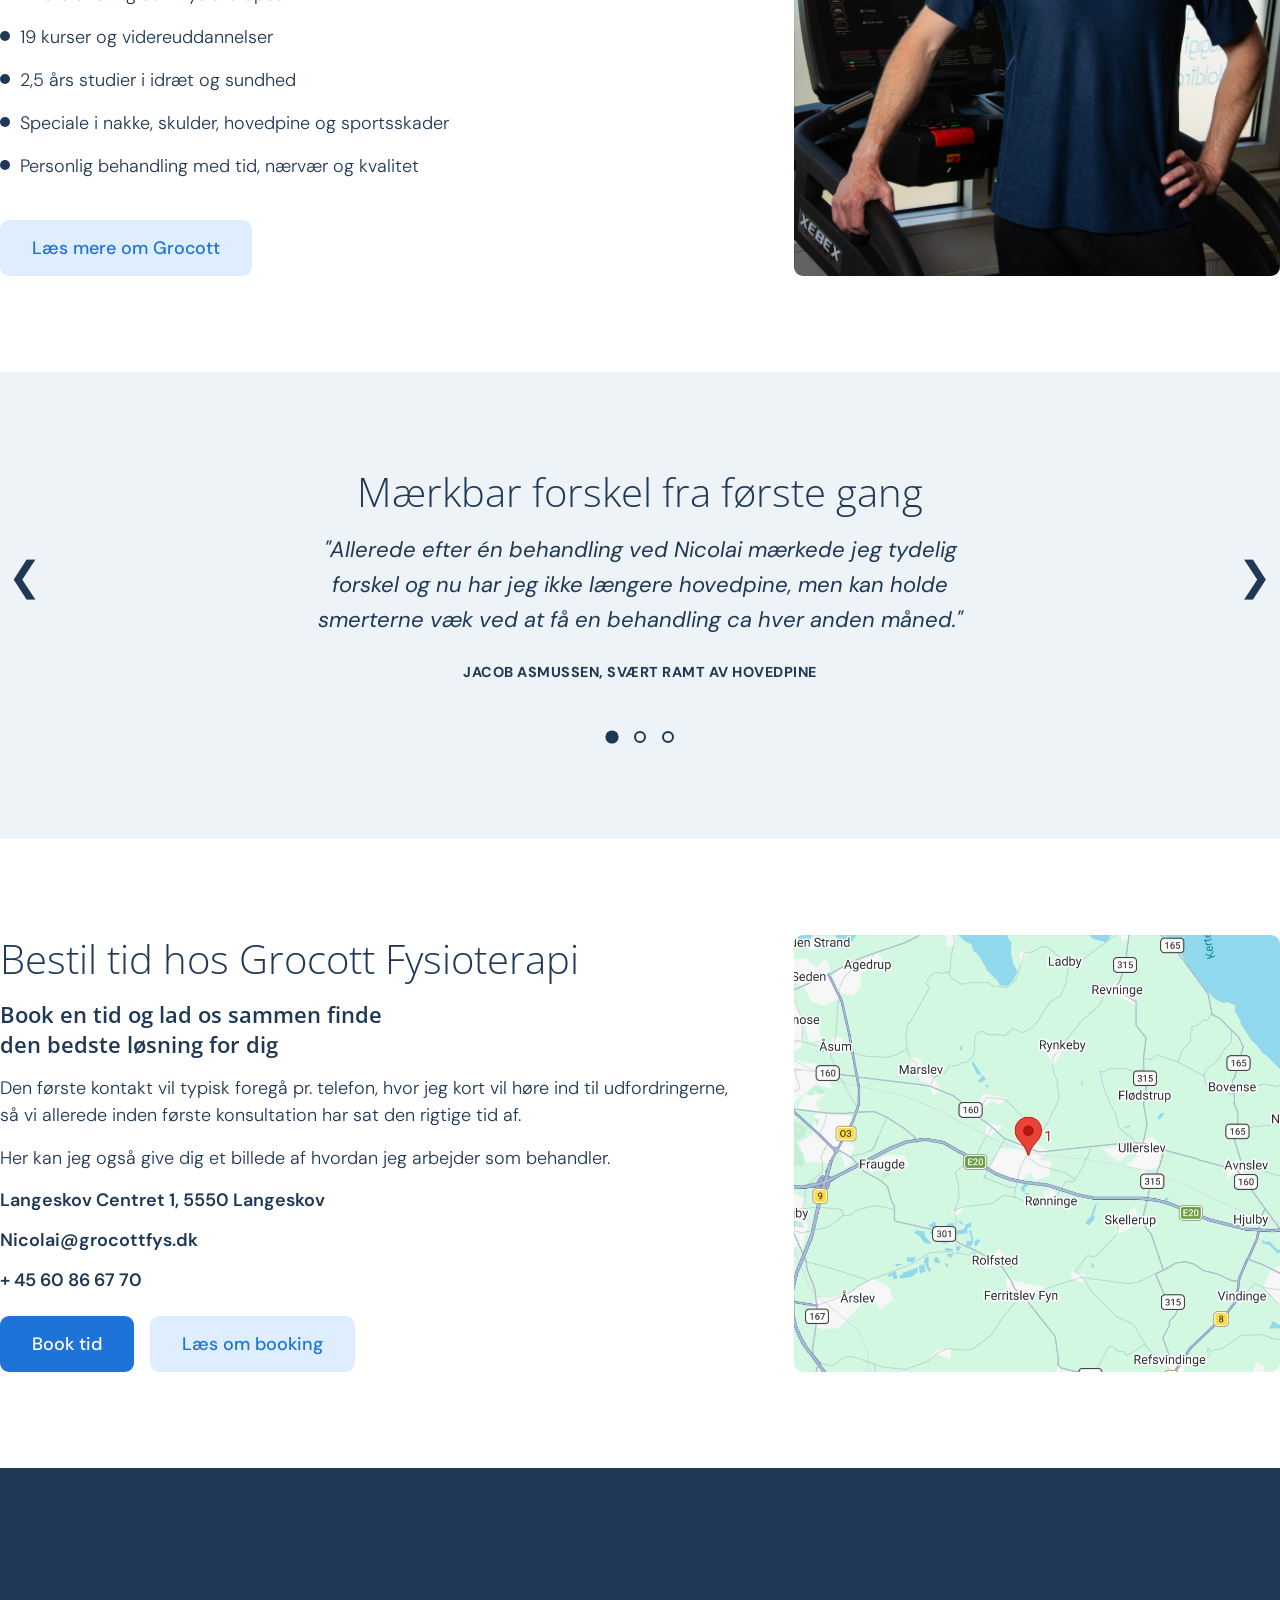
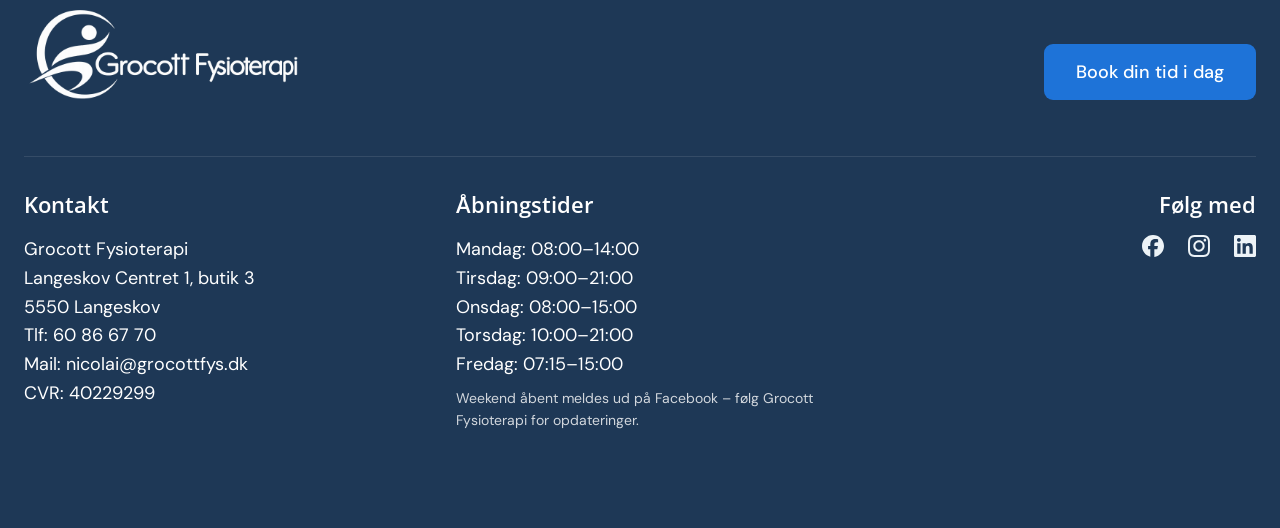
==== commit afbc2933: "ret" ====
--- a/index.html
+++ b/index.html
@@ -21,6 +21,7 @@
 </head>
 
 <body>
+    <div class="overlay"></div>
     <div class="topbar">
         <span>Tlf: 50 86 67 70</span>
         <span>|</span>
@@ -78,7 +79,6 @@
                         </div>
                     </div>
                 </div>
-                <div class="overlay"></div>
                 <a href="booking.html" class="btn">Book tid</a>
             </nav>
         </div>
--- a/css/layout.css
+++ b/css/layout.css
@@ -7,6 +7,14 @@
 .container {
   max-width: 1280px;
   margin: 0 auto;
+  padding: 0 var(--space-m);
+}
+
+.site-header .container {
+  padding: 0;
+}
+
+.footer .container {
   padding: 0 var(--space-m);
 }
 
@@ -23,6 +31,8 @@
   font-size: 12px;
   padding: var(--space-xs);
 }
+
+
 
 /* ==========================================================================
    4. SITE HEADER & NAVIGATION
@@ -107,6 +117,22 @@
   padding: var(--space-s);
   opacity: 0.9;
   transition: 0.2s;
+  position: relative;
+}
+
+.nav-link::after {
+  content: "";
+  position: absolute;
+  left: 0;
+  bottom: 0;
+  width: 0%;
+  height: 2px;
+  background-color: #1E3856;
+  transition: width 0.3s ease;
+}
+
+.nav-link:hover::after {
+  width: 100%;
 }
 
 .nav-link:hover,
@@ -124,7 +150,9 @@
   overflow: hidden;
   display: flex;
   flex-direction: column;
-  background-color: #edf3f7;
+  background-color: #F2F7FB;
+  border-radius: 12px;
+  margin: 0 12px;
   transition: max-height 0.3s ease;
 }
 
@@ -163,6 +191,22 @@
   display: flex;
   align-items: center;
   gap: 8px;
+}
+
+/* overlay*/
+.overlay {
+  position: fixed;
+  inset: 0;
+  background: rgba(0,0,0,0.4);
+  opacity: 0;
+  visibility: hidden;
+  transition: 0.3s ease;
+  z-index: 1000;
+}
+
+.overlay.active {
+  opacity: 1;
+  visibility: visible;
 }
 
 
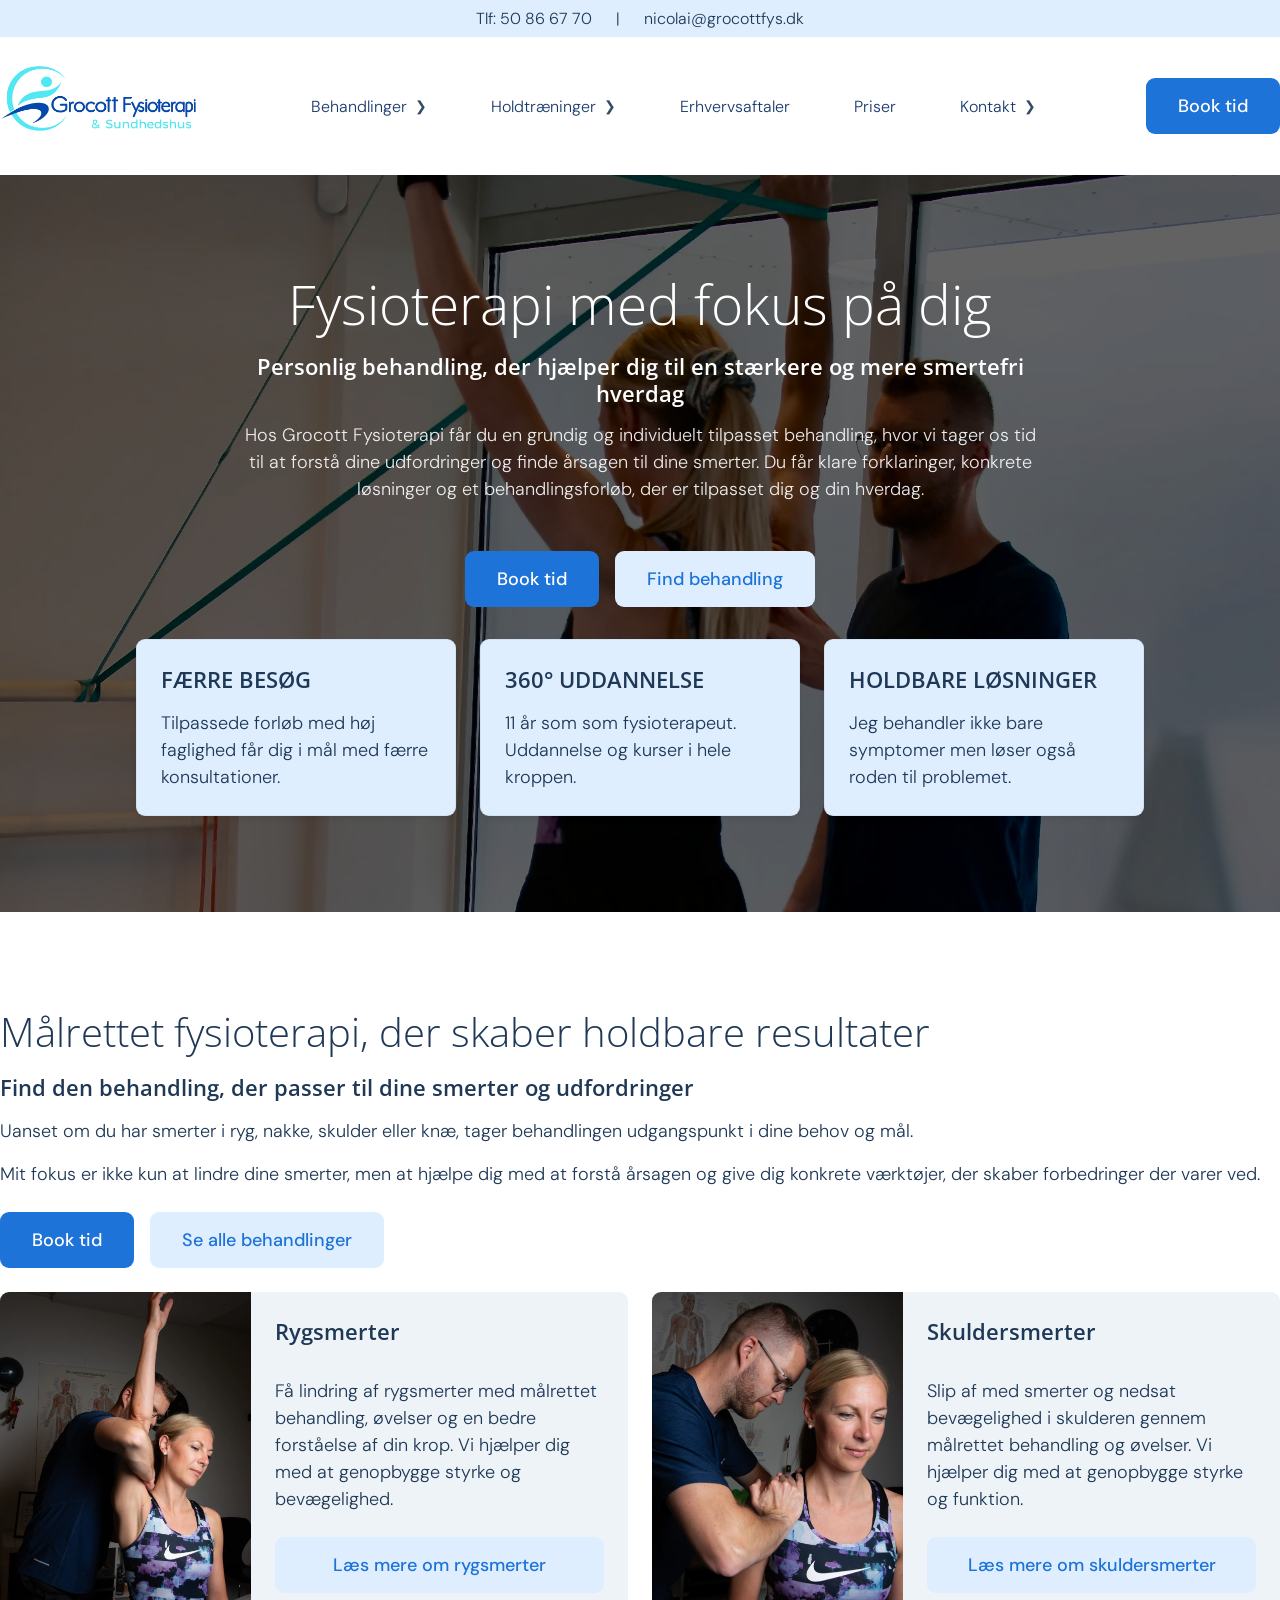
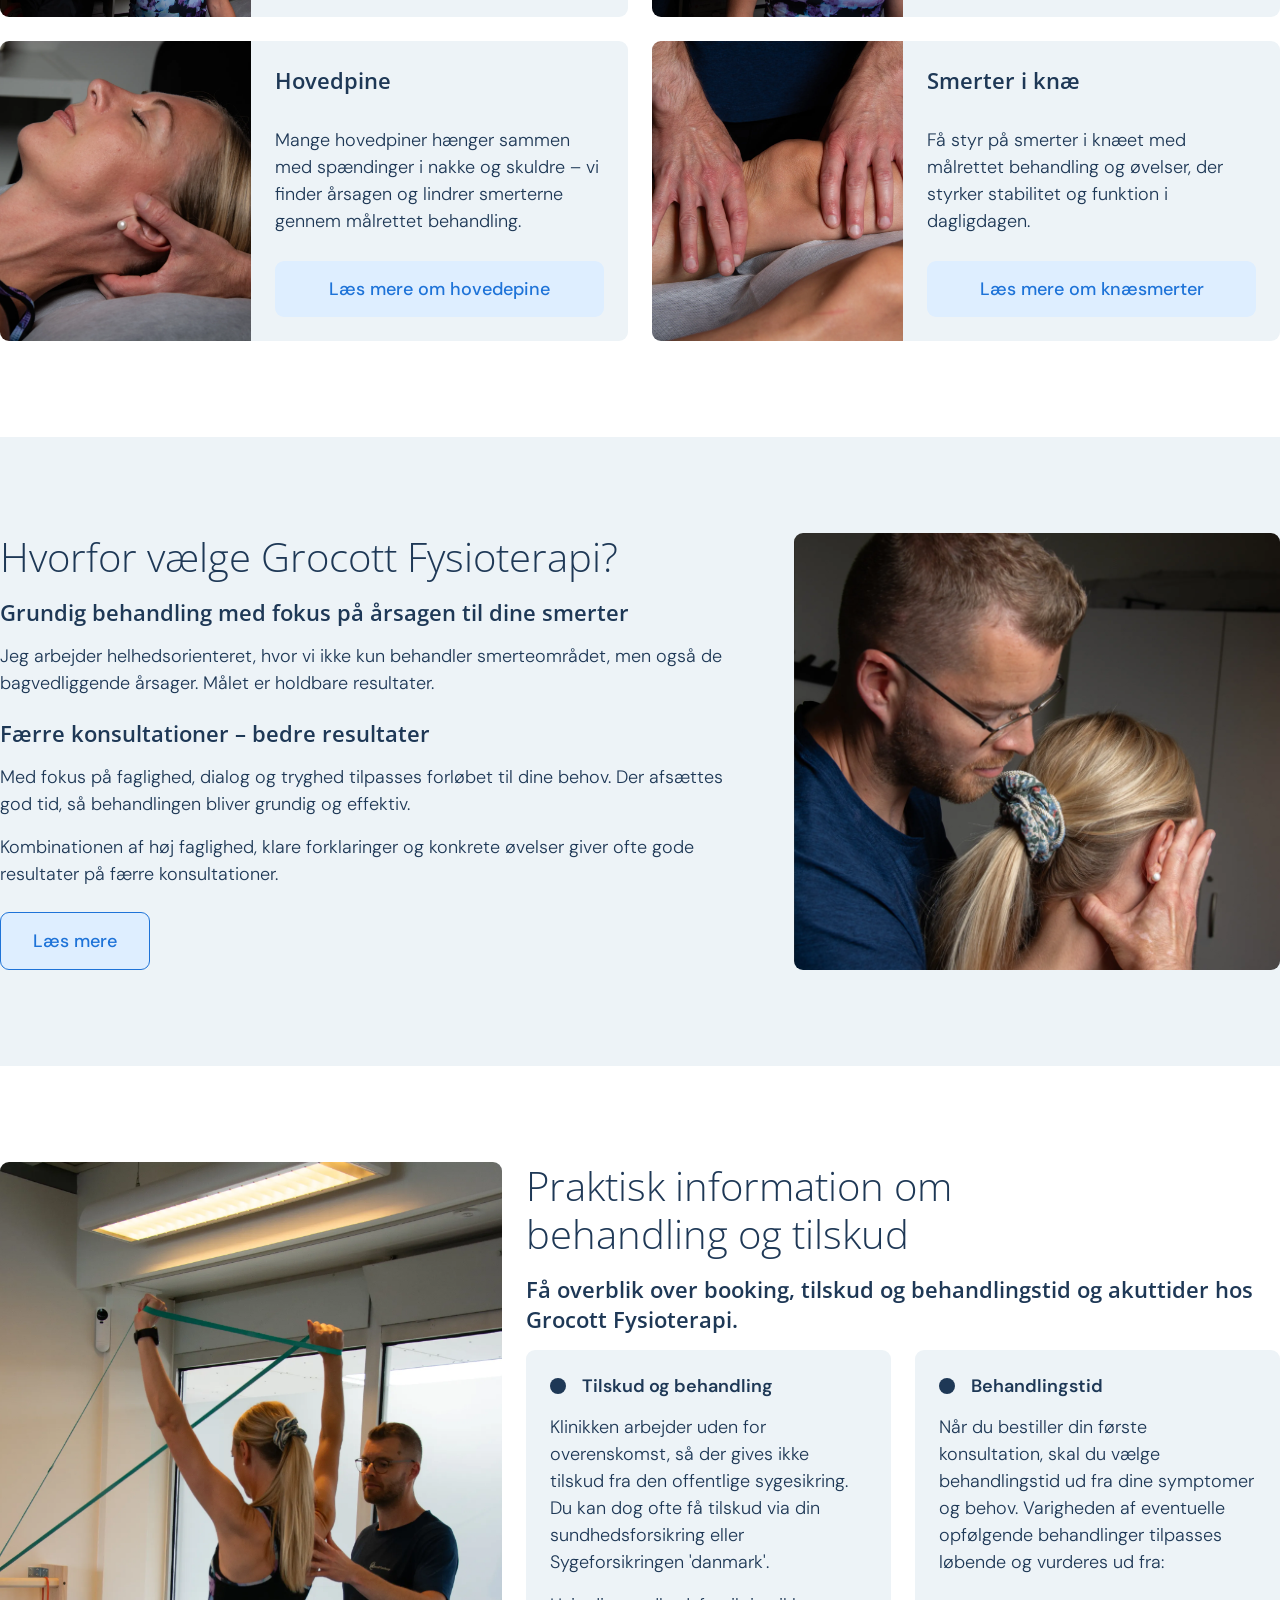
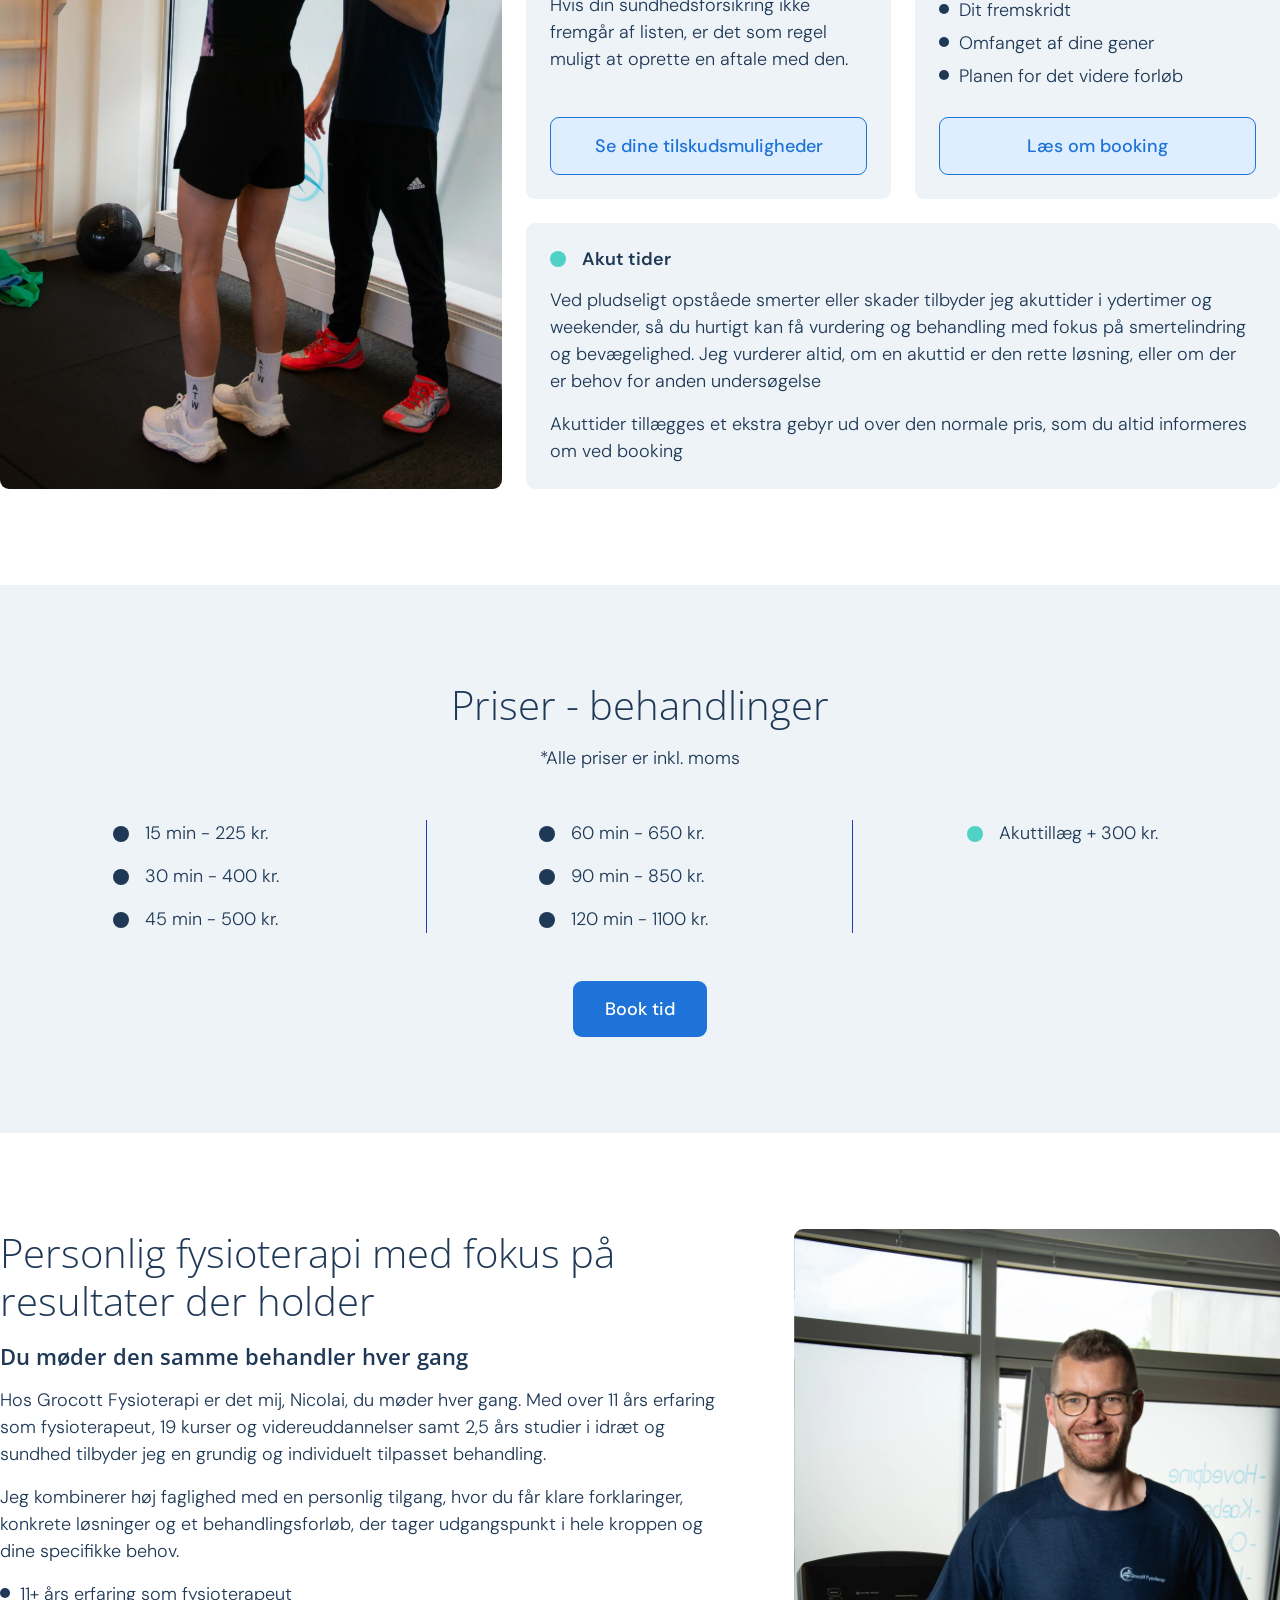
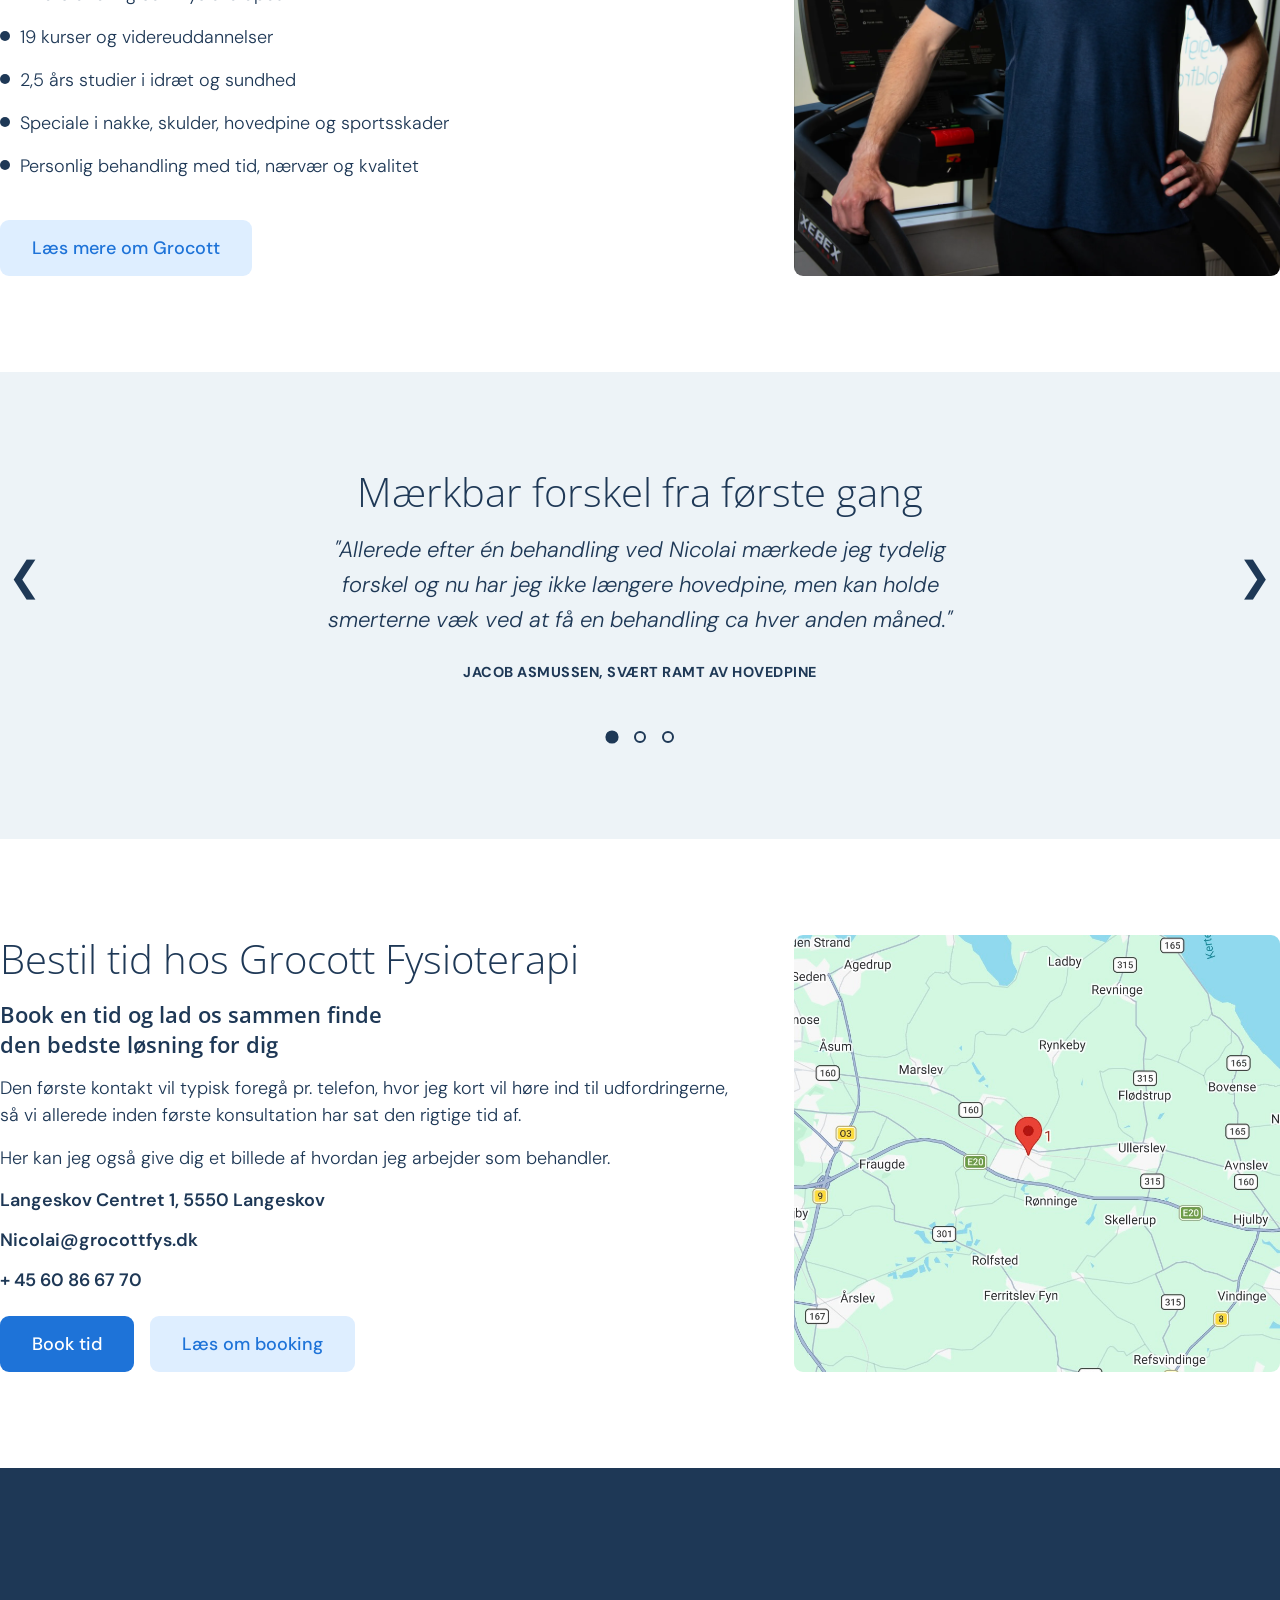
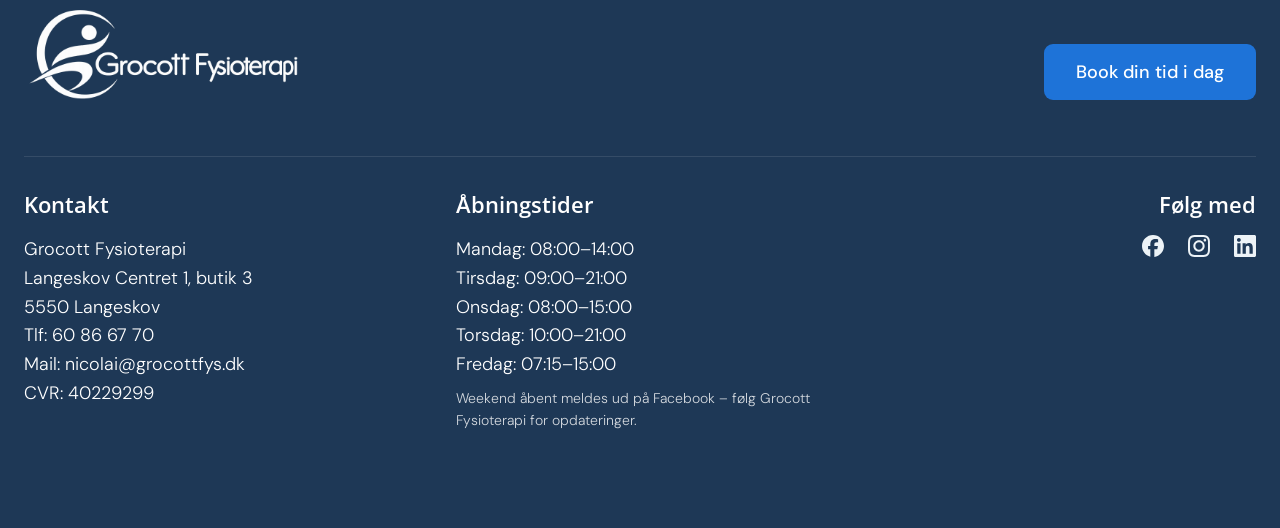
==== commit 950f7d74: "ret" ====
--- a/index.html
+++ b/index.html
@@ -100,7 +100,7 @@
                 </p>
                 <div class="banner-buttons">
                     <a href="#" class="btn">Book tid</a>
-                    <a href="#" class="btn-second">Find behandling</a>
+                    <a href="behandlinger.html" class="btn-second">Find behandling</a>
                 </div>
             </div>
 
@@ -308,7 +308,7 @@
                 </div>
             </div>
 
-            <a href="booking.html" class="btn">Book tid</a>
+            <a href="#" class="btn">Book tid</a>
         </div>
     </section>
 
--- a/css/global.css
+++ b/css/global.css
@@ -25,7 +25,7 @@
 body {
     color: #1E3856;
     font-family: "DM Sans", sans-serif; /* body */
-    font-family: 300;
+    font-weight: 300;
     font-size: 16px;
 }
 
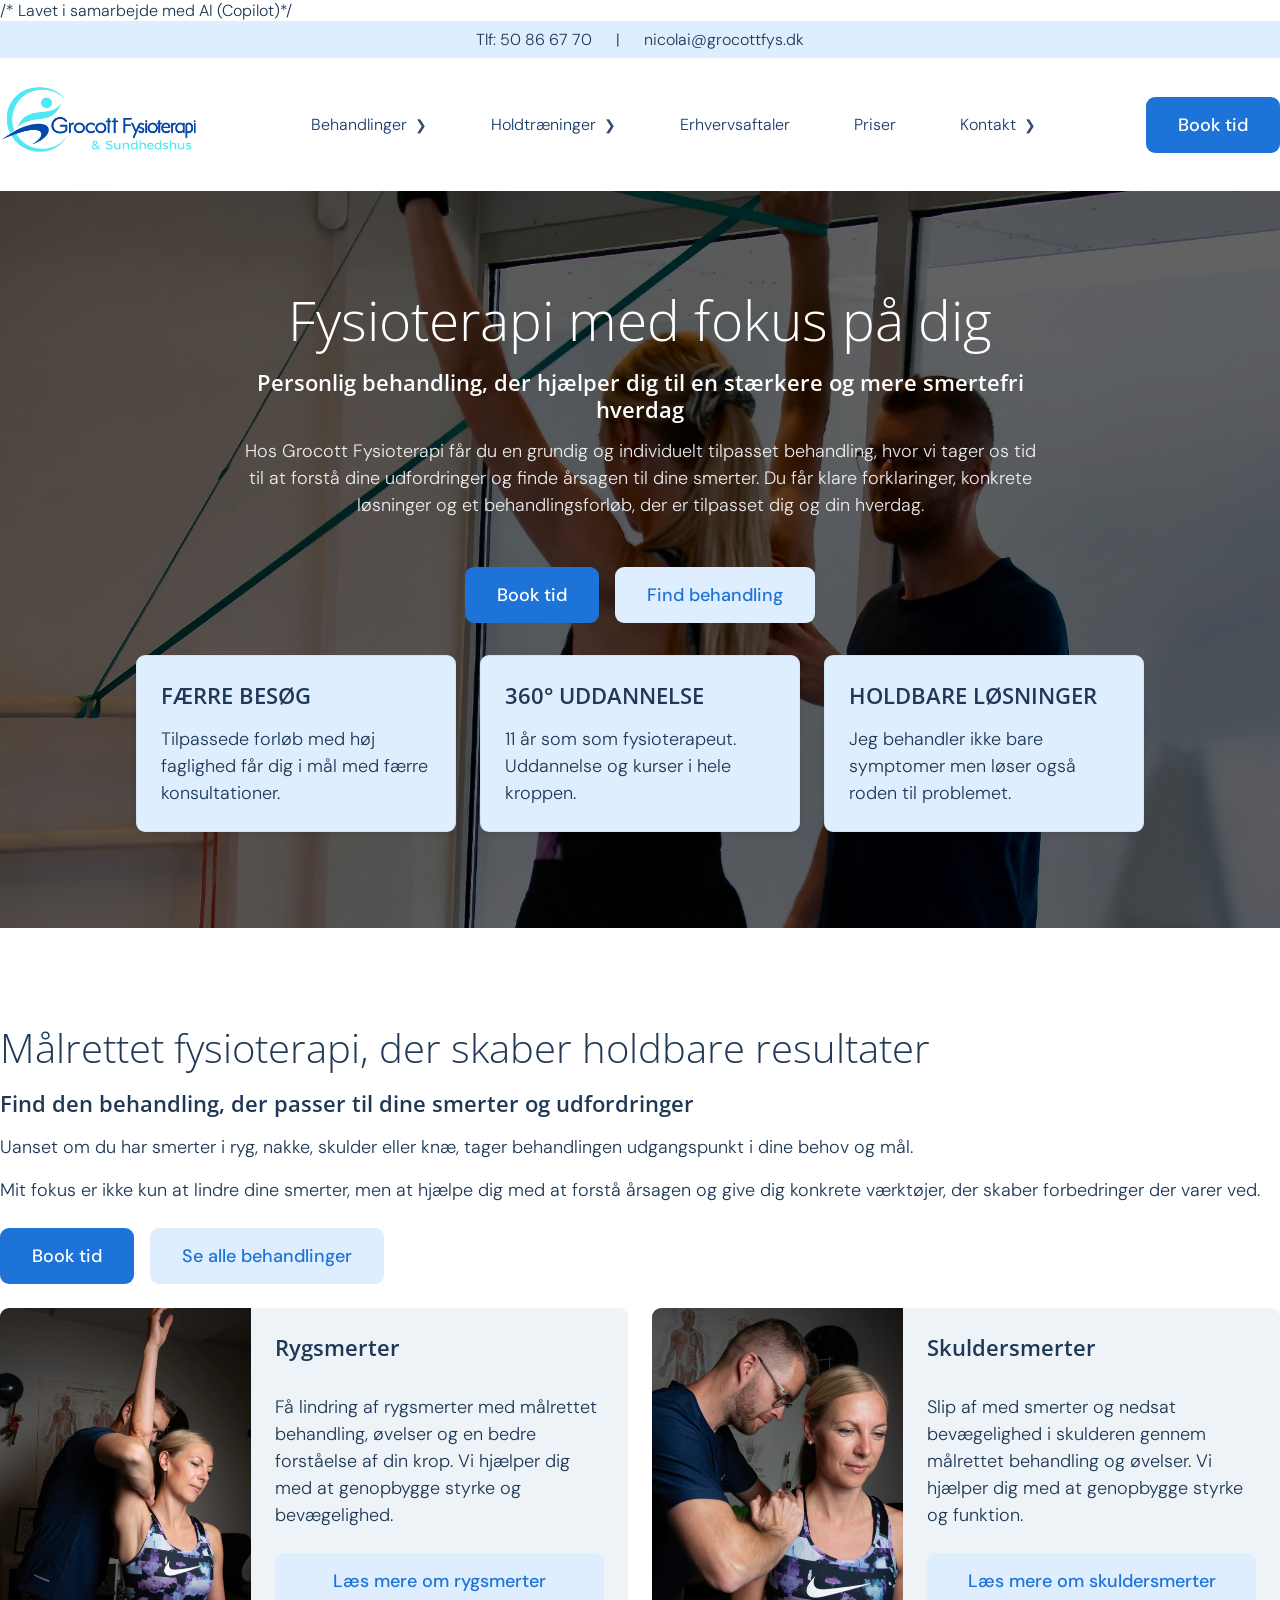
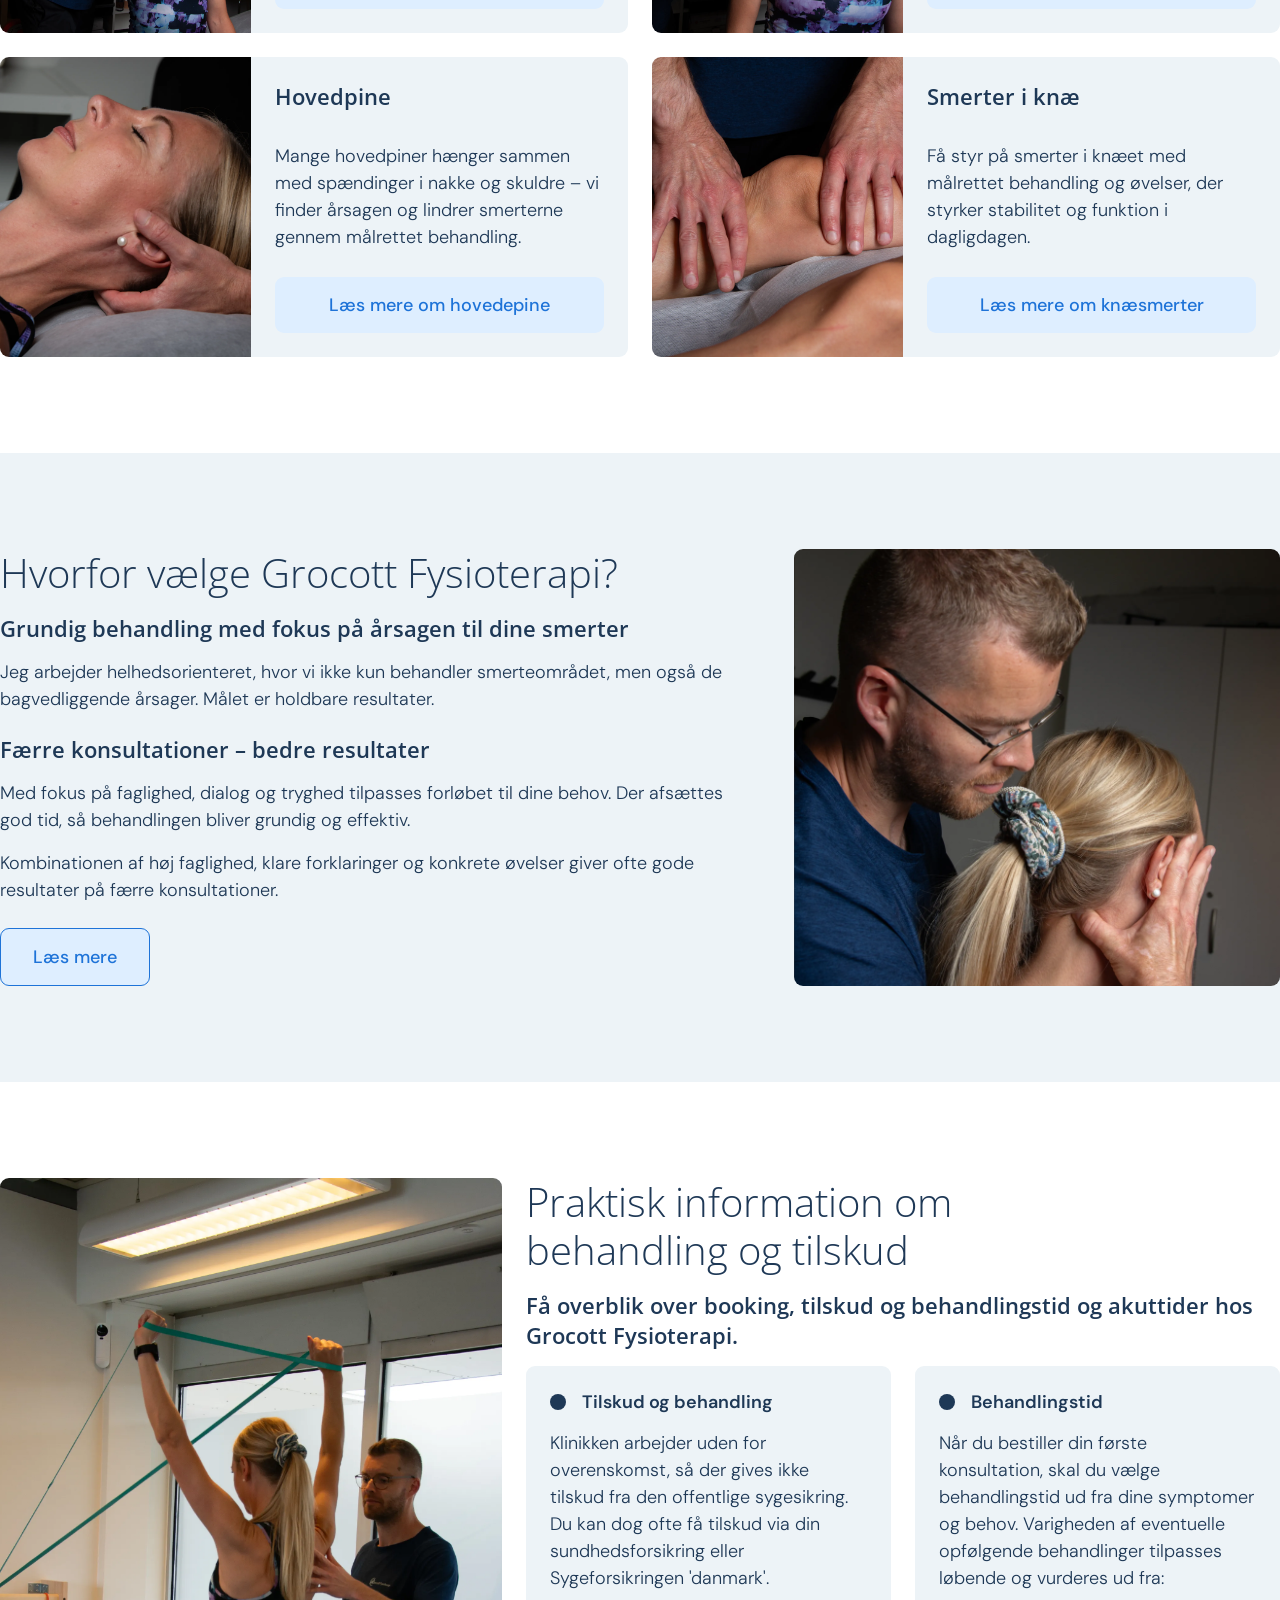
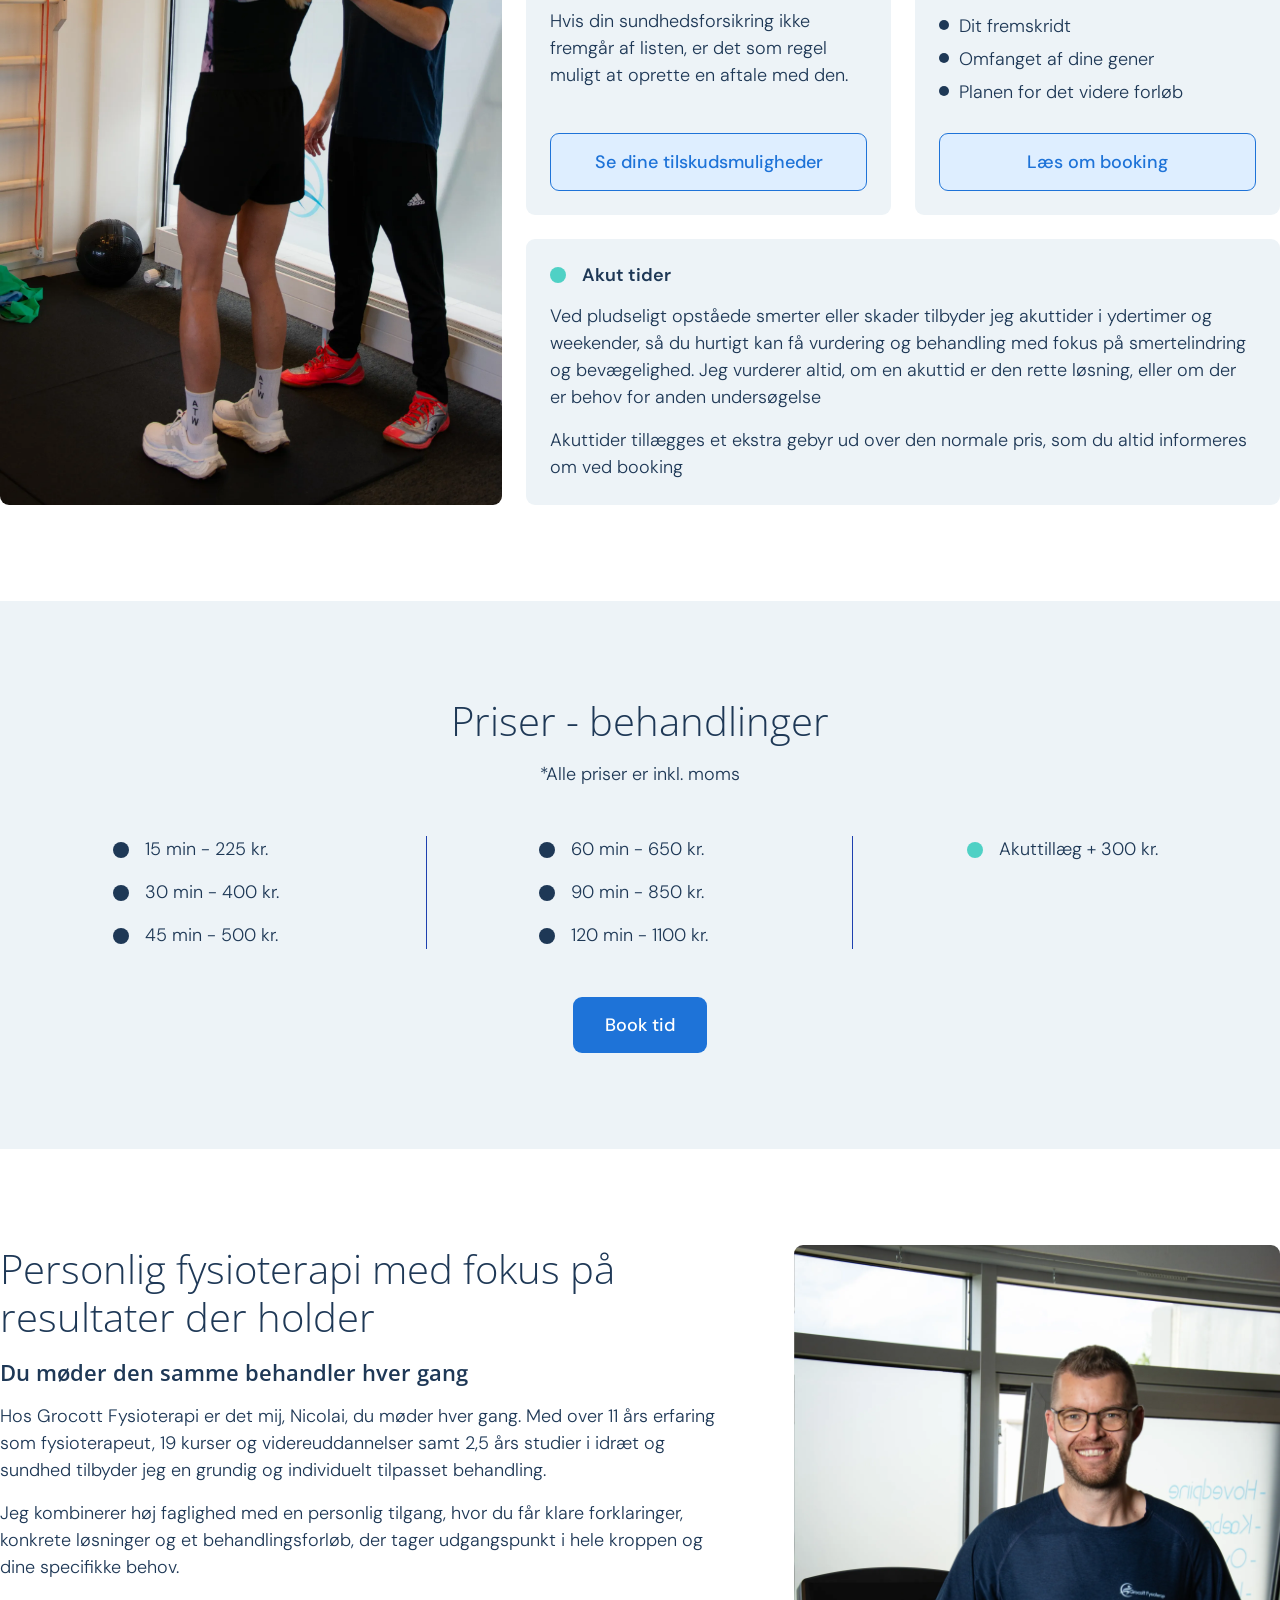
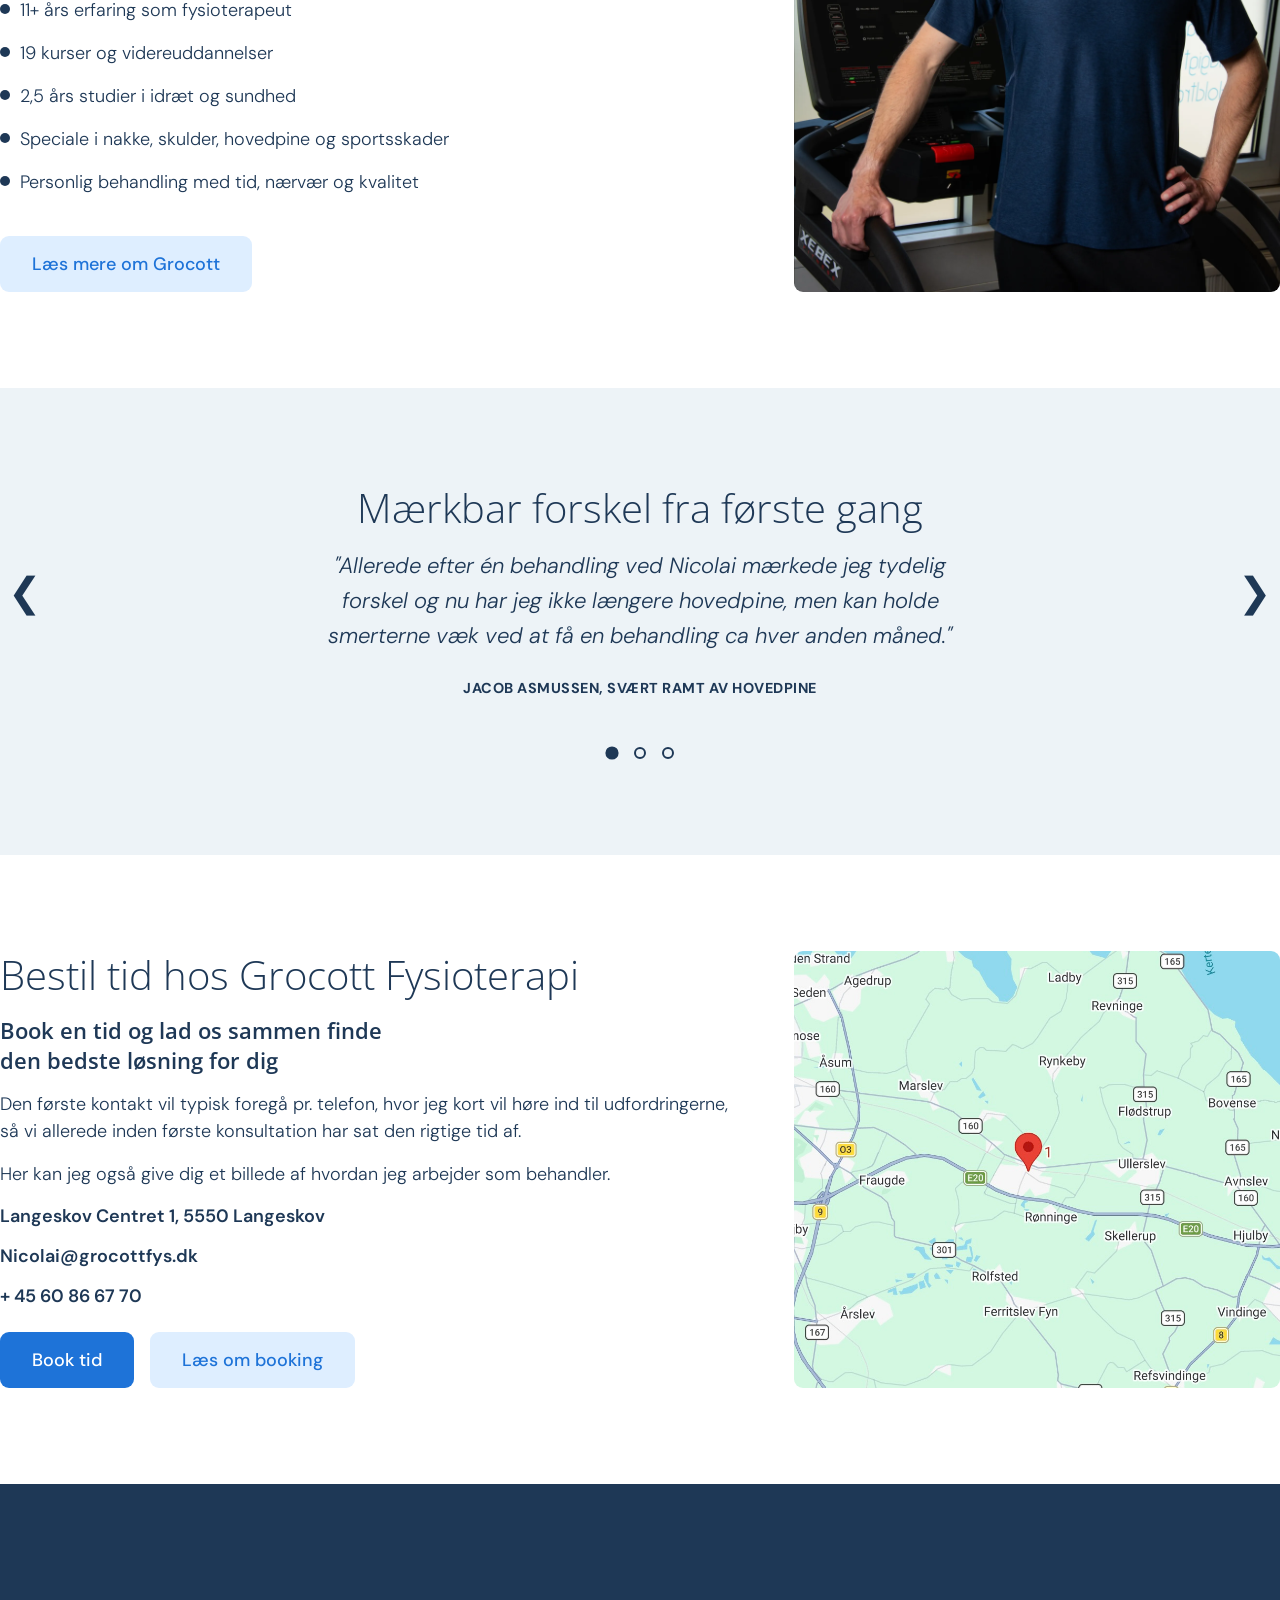
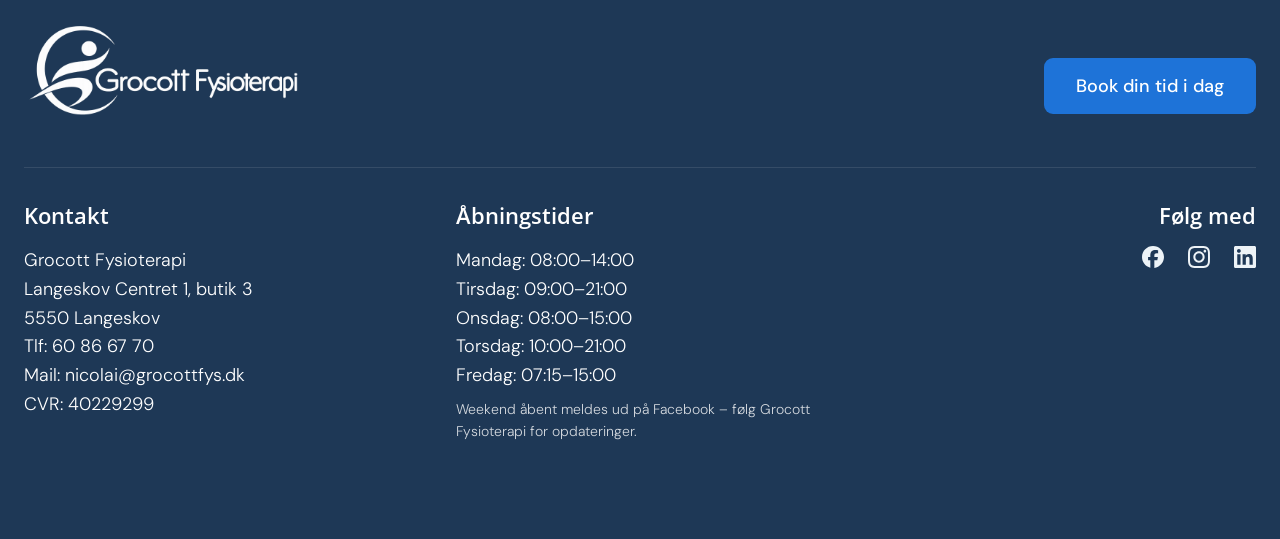
==== commit 42e4850a: "AI dokumentation" ====
--- a/index.html
+++ b/index.html
@@ -1,3 +1,5 @@
+/* Lavet i samarbejde med AI (Copilot)*/
+
 <!DOCTYPE html>
 <html lang="da">
 
--- a/css/global.css
+++ b/css/global.css
@@ -1,4 +1,4 @@
-
+/* Lavet i samarbejde med AI (Copilot)*/
 
 /* RESET & BASE */
 
--- a/css/layout.css
+++ b/css/layout.css
@@ -1,3 +1,5 @@
+/* Lavet i samarbejde med AI (Copilot)*/
+
 /* GLOBAL CONTAINER */
 
 .section {
--- a/css/components.css
+++ b/css/components.css
@@ -1,3 +1,6 @@
+/* Lavet i samarbejde med AI (Copilot)*/
+
+
 /* BASE BUTTON */
 .btn,
 .btn-second {
--- a/css/home.css
+++ b/css/home.css
@@ -1,3 +1,5 @@
+/* Lavet i samarbejde med AI (Copilot)*/
+
 /* ==========================================================================
    5. TOPBANNER SECTION
    ========================================================================== */
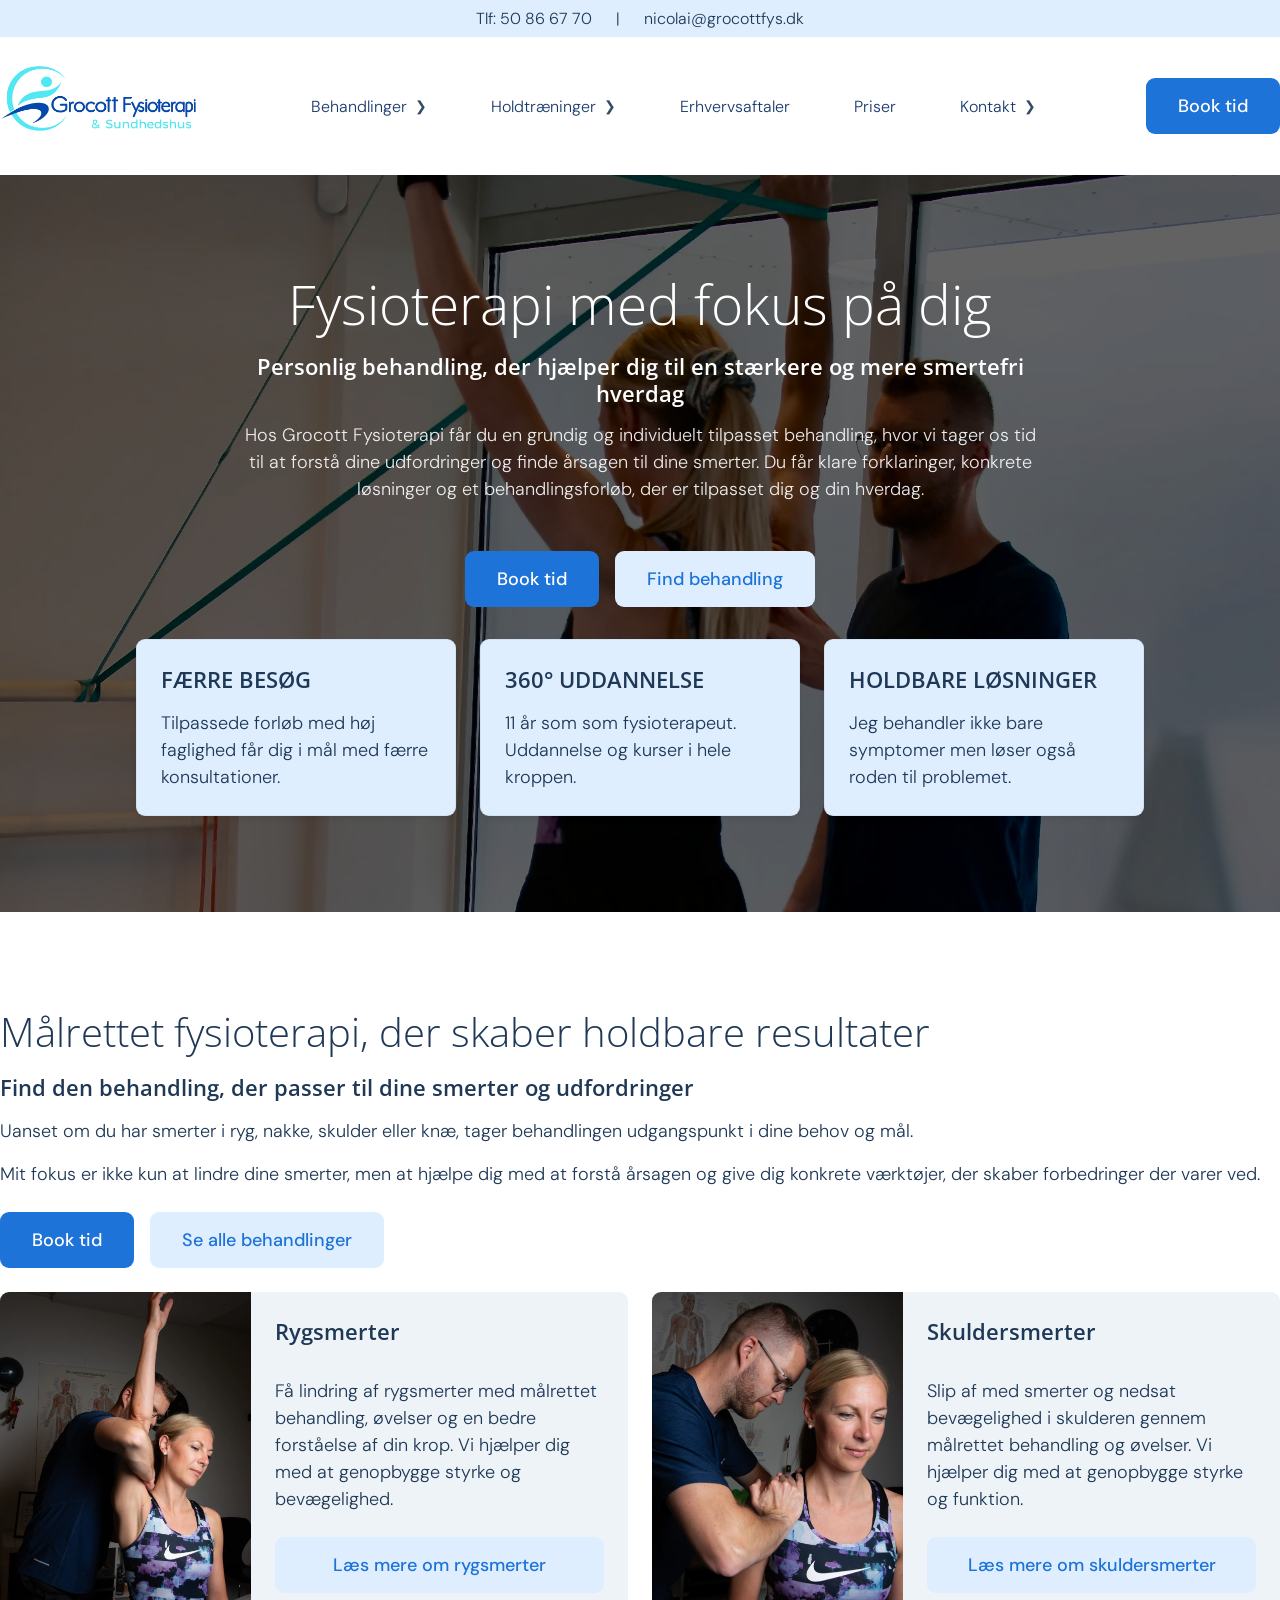
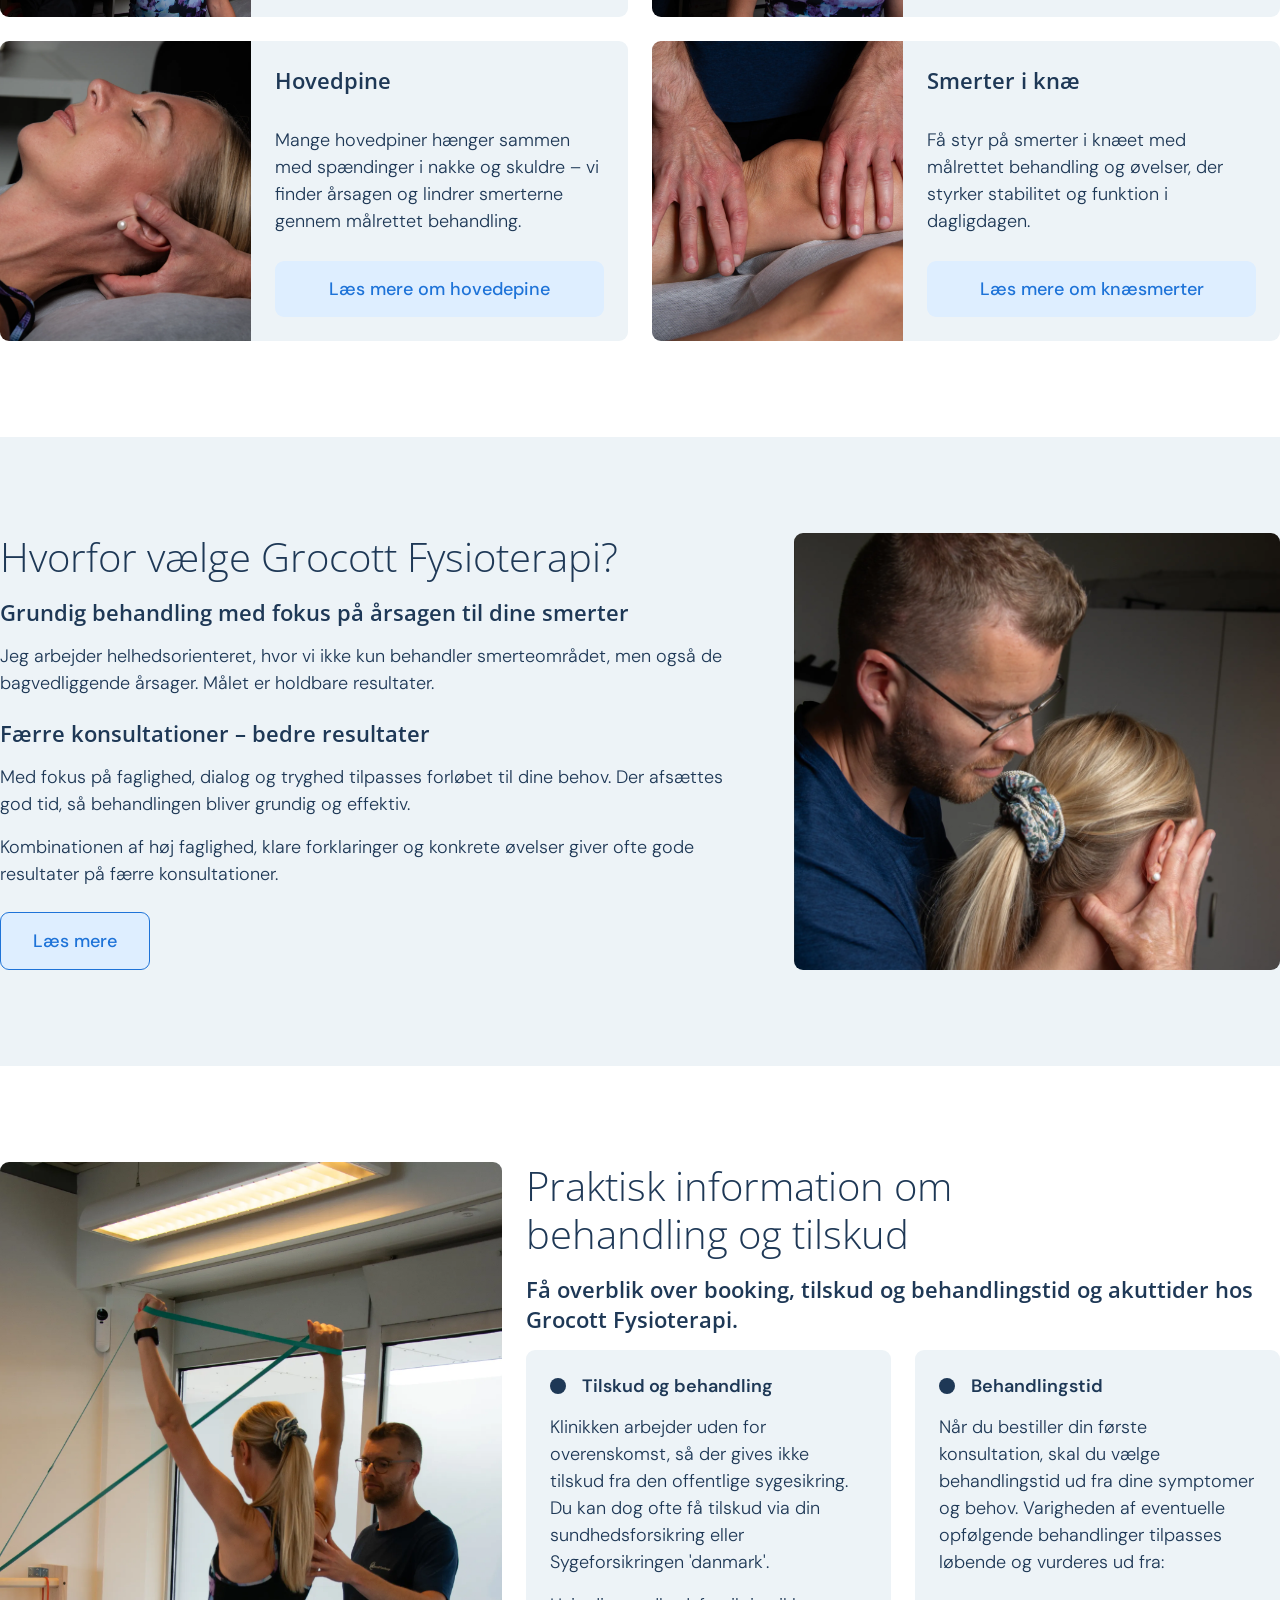
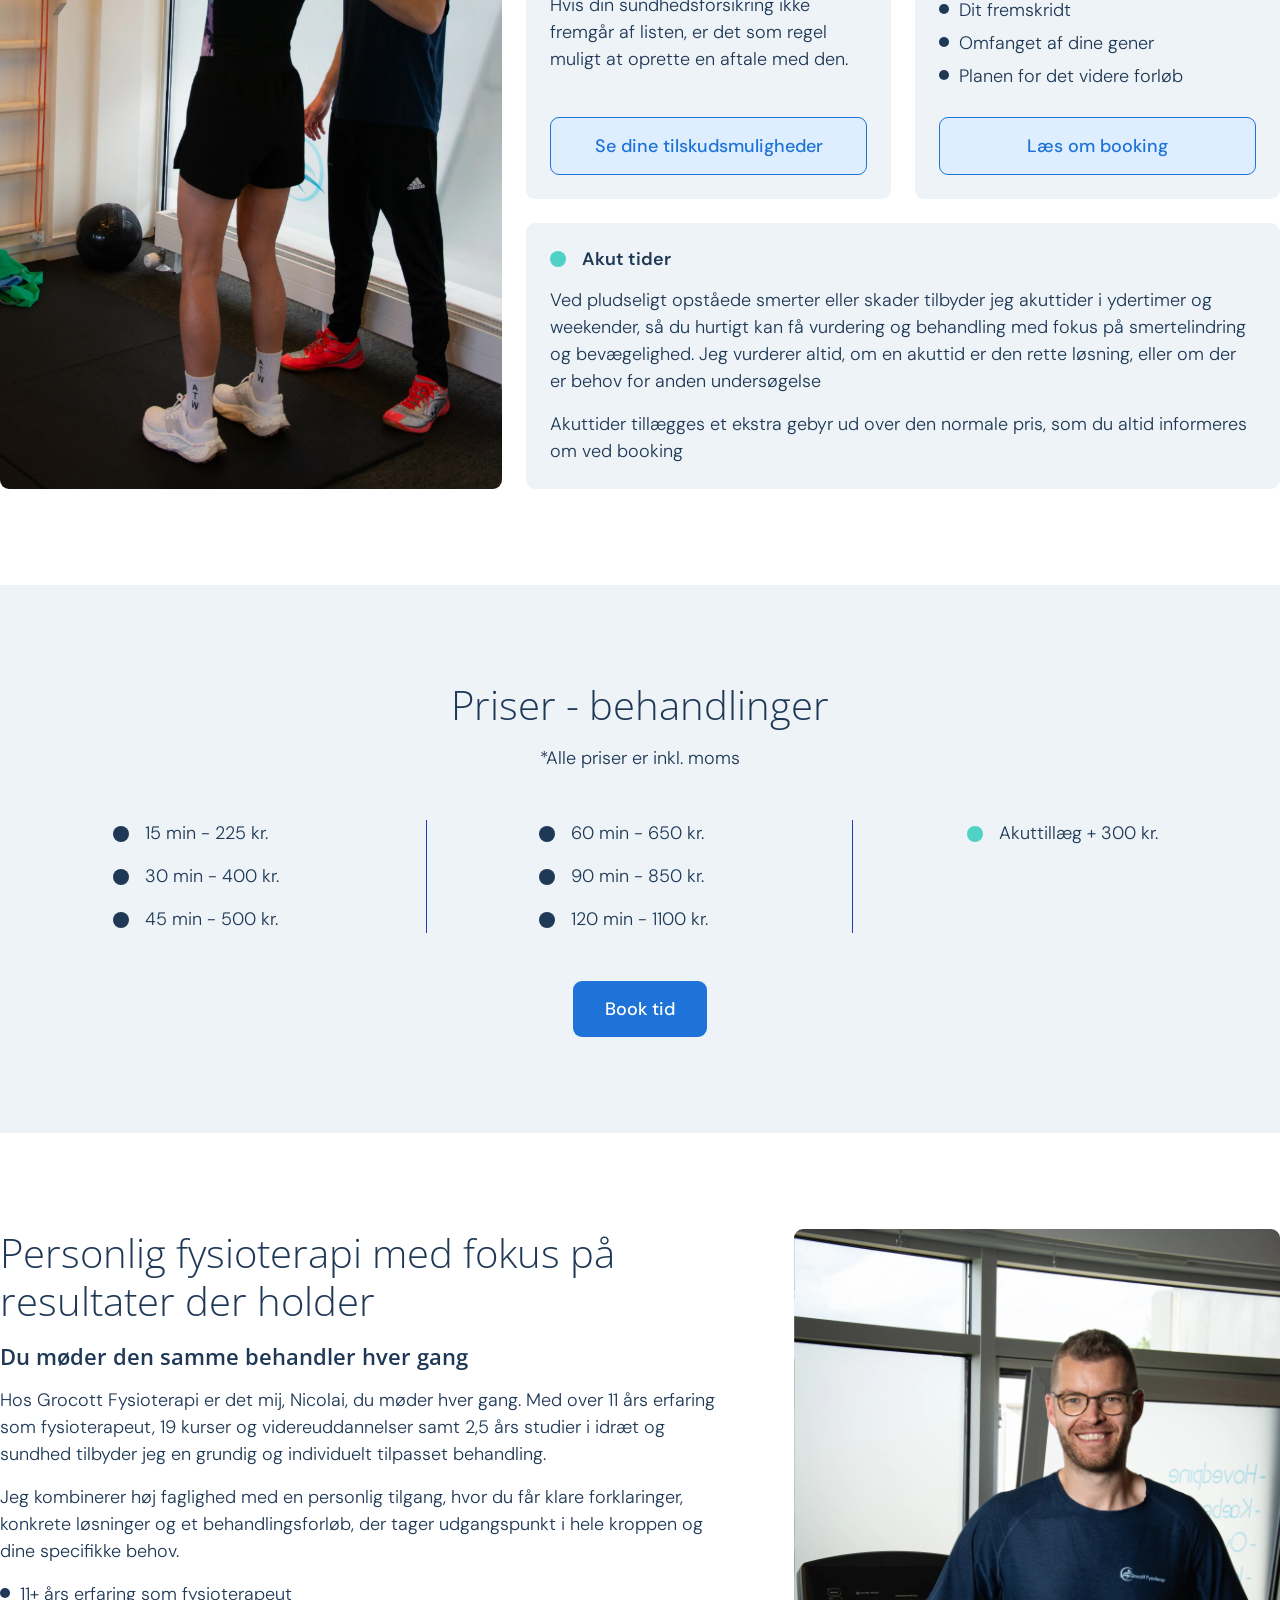
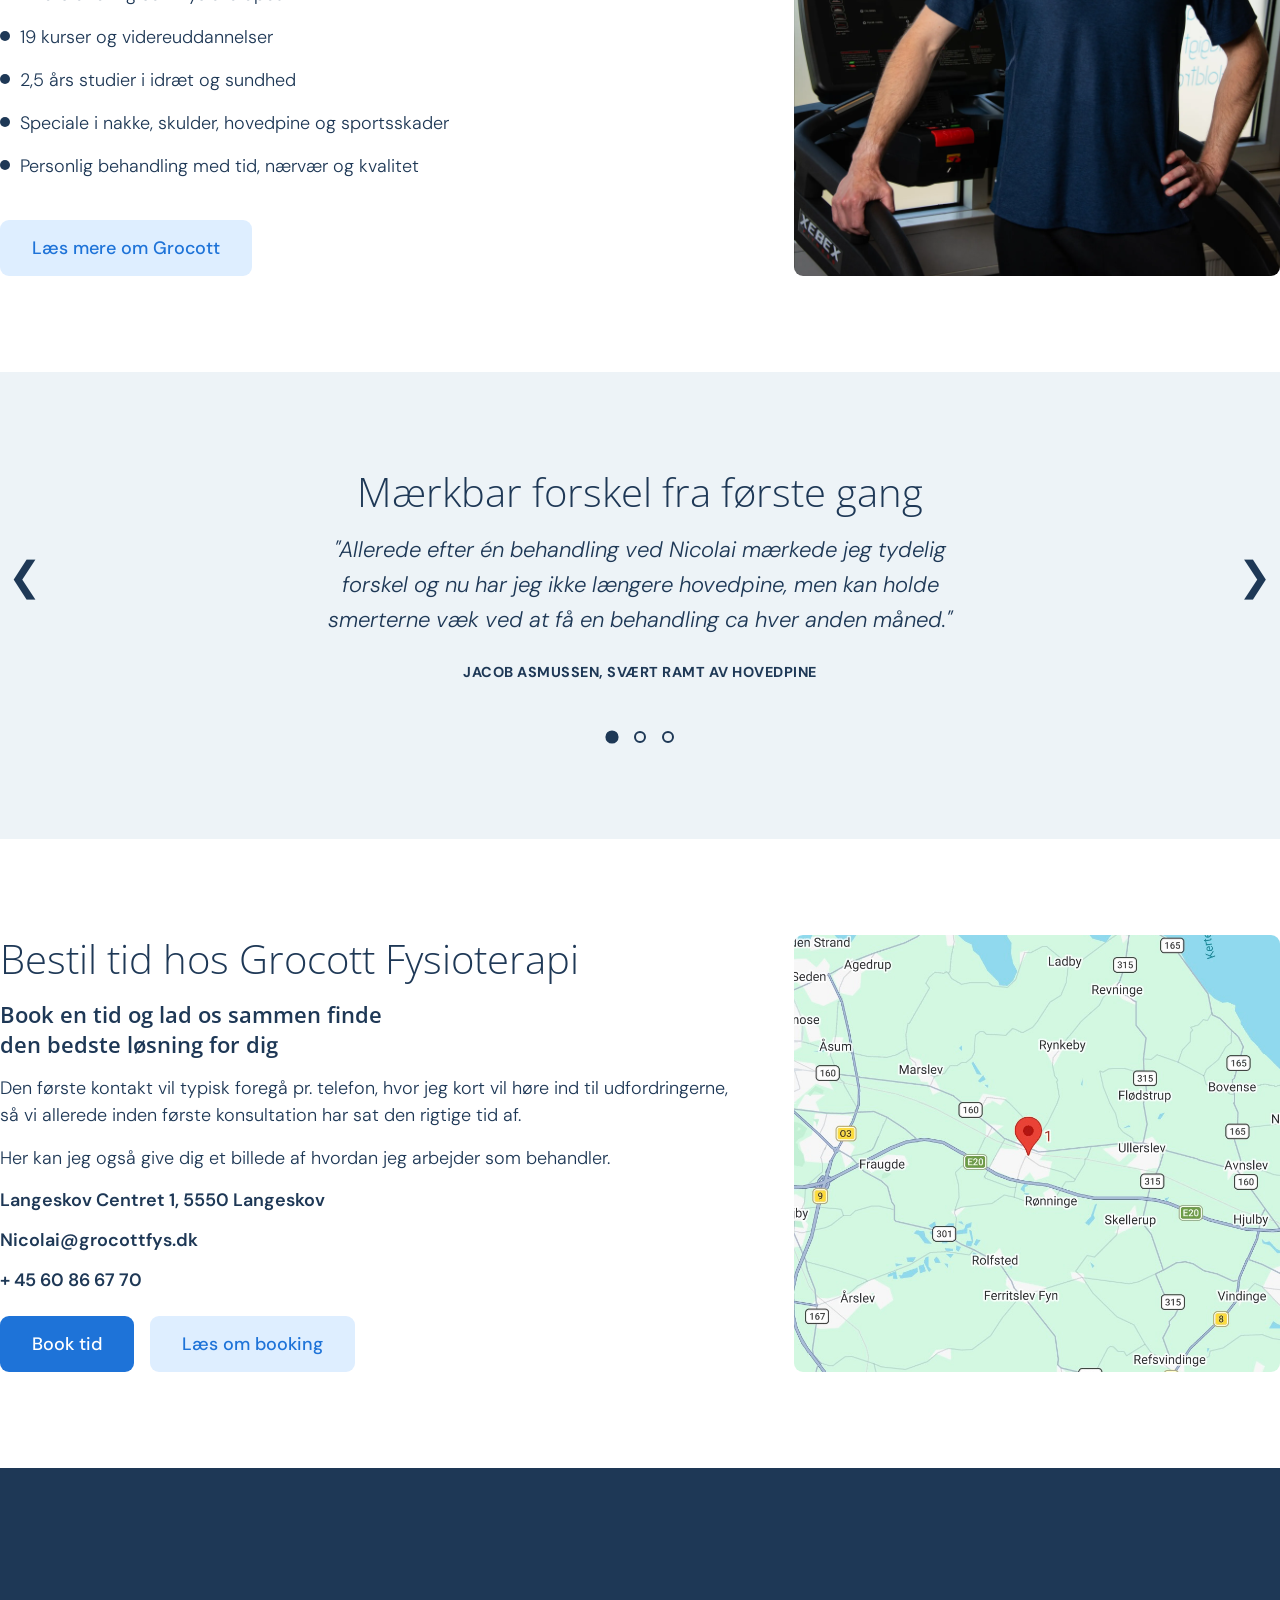
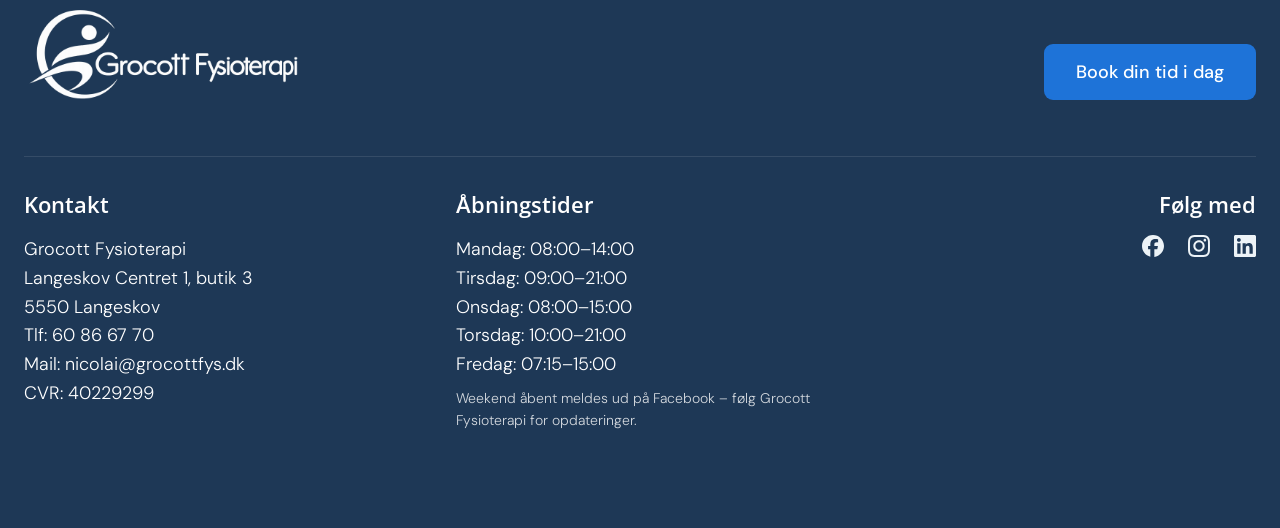
==== commit 1ffcd208: "RET RET RET" ====
--- a/index.html
+++ b/index.html
@@ -1,4 +1,4 @@
-/* Lavet i samarbejde med AI (Copilot)*/
+<!-- Lavet i samarbejde med AI (Copilot) -->
 
 <!DOCTYPE html>
 <html lang="da">
